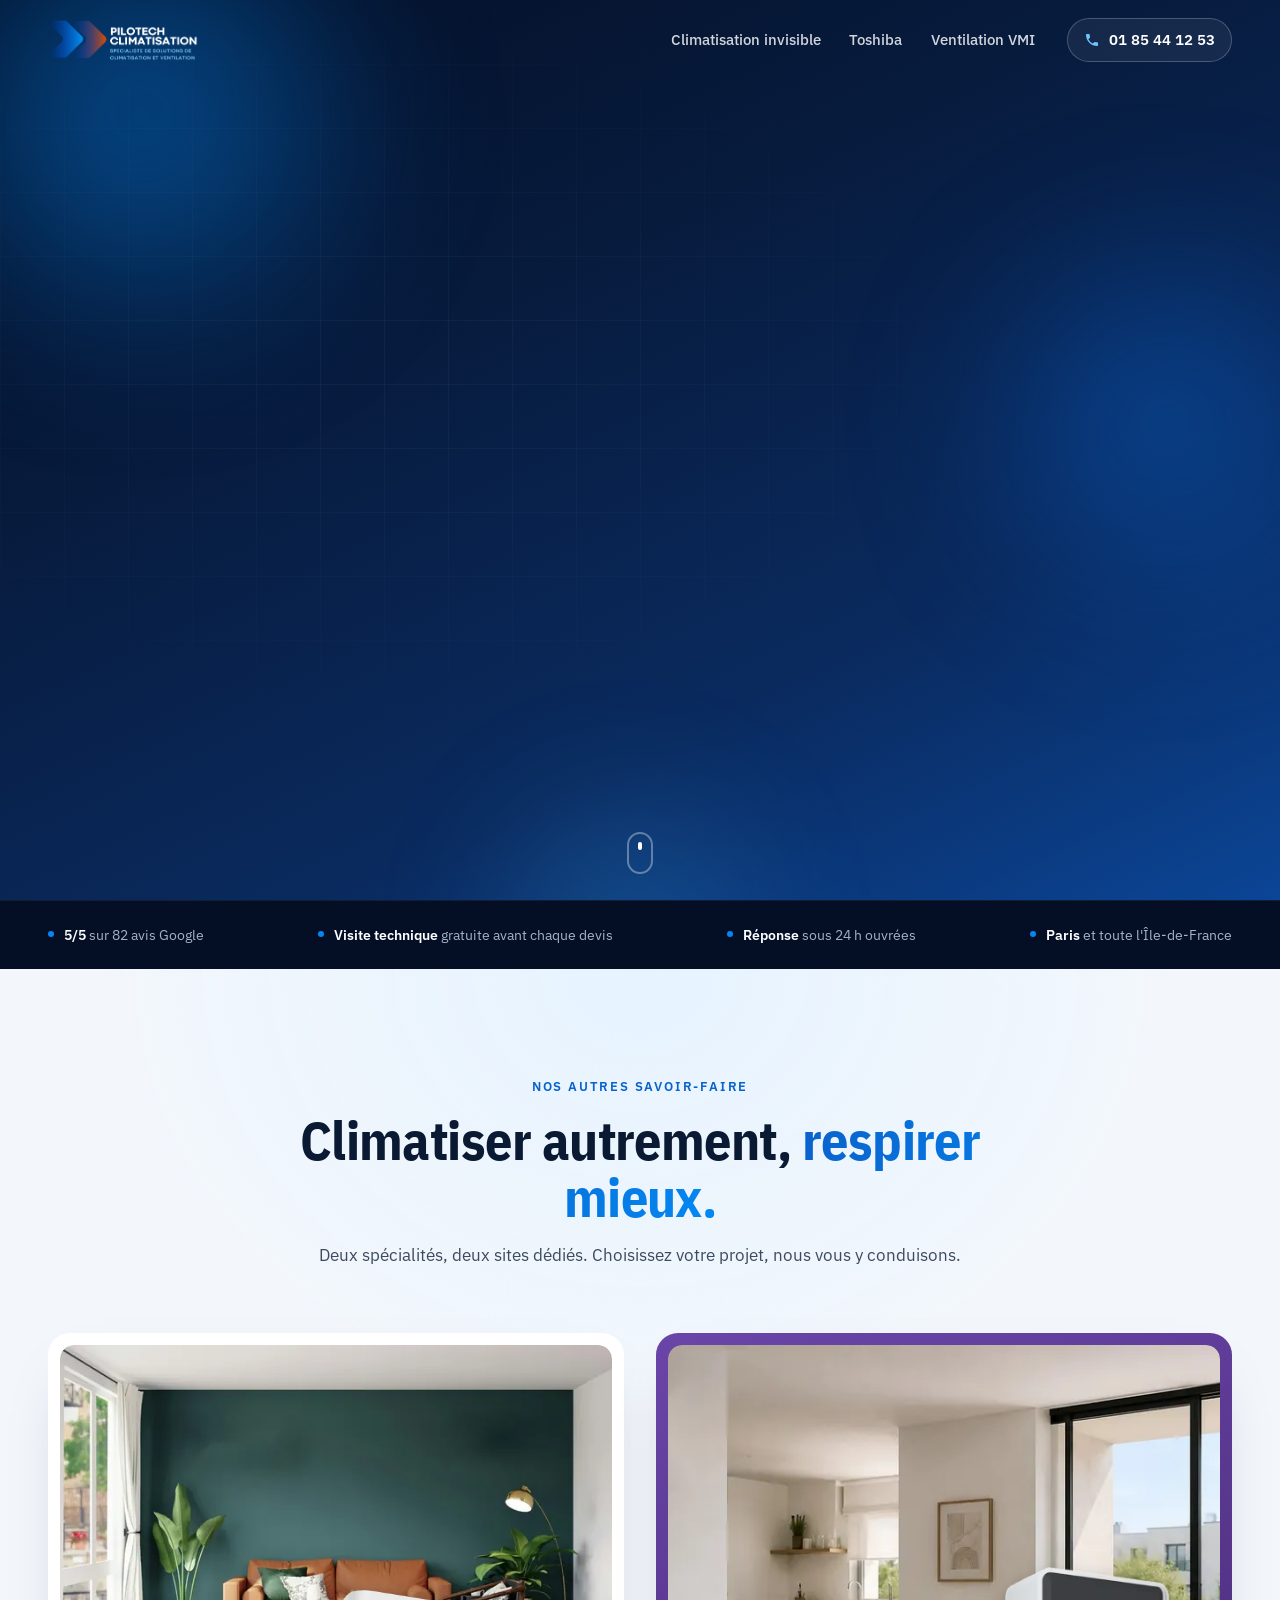
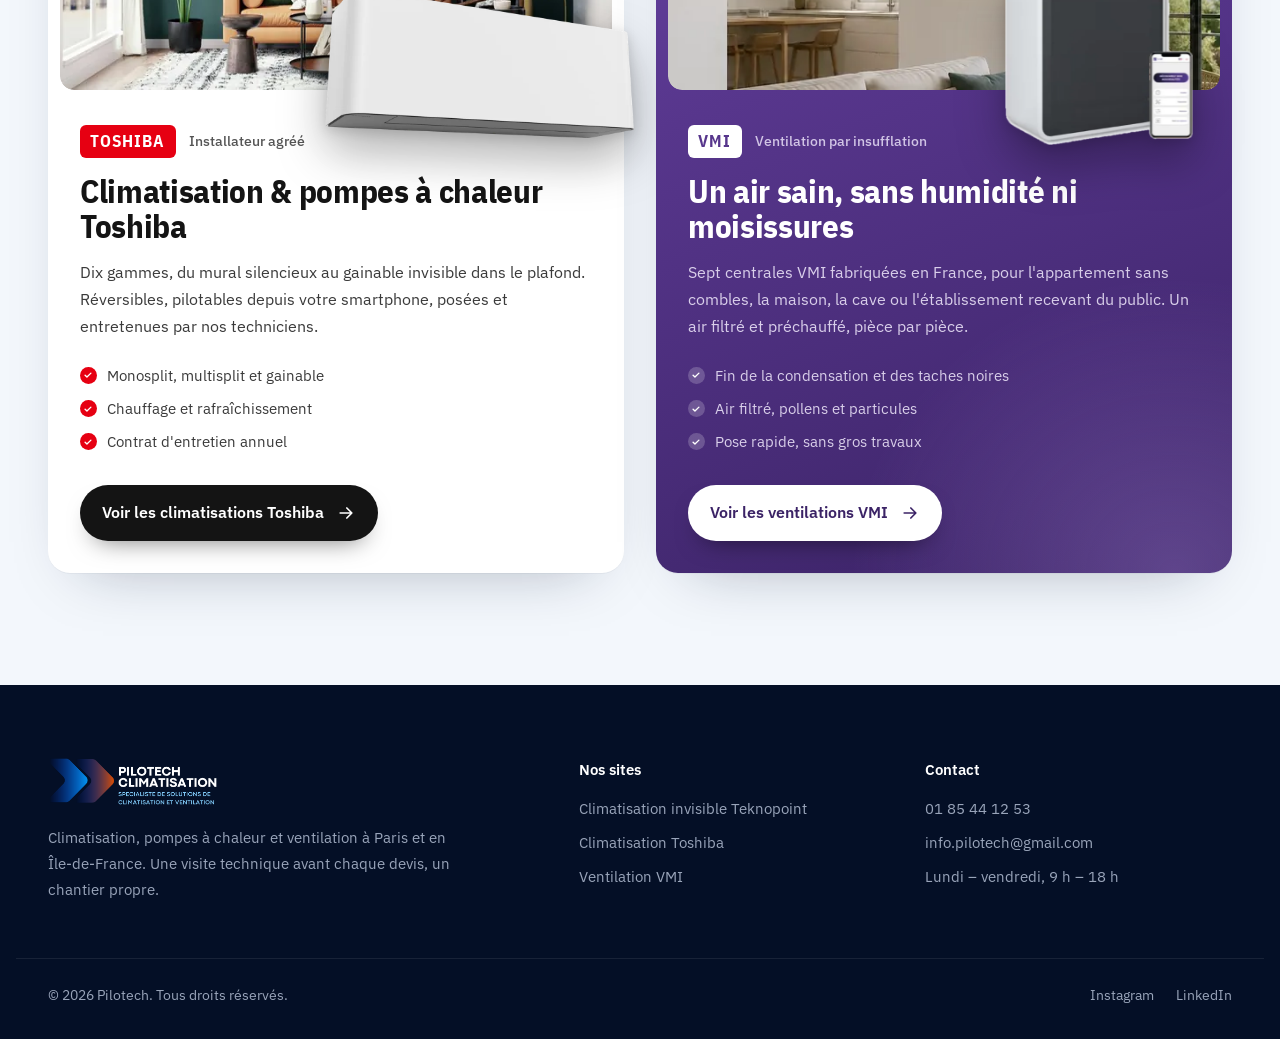
==== index.html @ 5864421b "Page d'accueil Pilotech : portail vers les trois sites Hero climatisation invisible Teknopoint, cart" ====
<!doctype html>
<html lang="fr-FR">
<head>
  <meta charset="utf-8">
  <meta name="viewport" content="width=device-width, initial-scale=1, viewport-fit=cover">

  <!-- ===== SEO de base ===== -->
  <title>Pilotech : climatisation invisible, Toshiba et VMI en IDF</title>
  <meta name="description" content="Climatisation sans unité extérieure Teknopoint, climatisation et pompes à chaleur Toshiba, ventilation VMI : Pilotech installe à Paris et en Île-de-France.">
  <meta name="robots" content="index, follow, max-image-preview:large, max-snippet:-1, max-video-preview:-1">
  <link rel="canonical" href="https://www.pilotech.eu/">
  <meta name="author" content="Pilotech">
  <meta name="geo.region" content="FR-IDF">
  <meta name="geo.placename" content="Paris, Île-de-France">
  <meta name="format-detection" content="telephone=no">

  <!-- ===== Apparence navigateur ===== -->
  <meta name="theme-color" content="#071B3D">
  <meta name="color-scheme" content="light">
  <link rel="icon" href="favicon.ico" sizes="any">
  <link rel="icon" type="image/png" sizes="32x32" href="assets/img/favicon-32.png">
  <link rel="icon" type="image/png" sizes="192x192" href="assets/img/favicon-192.png">
  <link rel="apple-touch-icon" href="apple-touch-icon.png">
  <link rel="manifest" href="site.webmanifest">

  <!-- ===== Open Graph / réseaux sociaux ===== -->
  <meta property="og:type" content="website">
  <meta property="og:locale" content="fr_FR">
  <meta property="og:site_name" content="Pilotech">
  <meta property="og:url" content="https://www.pilotech.eu/">
  <meta property="og:title" content="Pilotech : la climatisation invisible, Toshiba et VMI en Île-de-France">
  <meta property="og:description" content="Climatisation sans unité extérieure Teknopoint, climatisation Toshiba et ventilation par insufflation VMI. Visite technique et devis gratuits à Paris et en IDF.">
  <meta property="og:image" content="https://www.pilotech.eu/assets/img/og-pilotech.jpg">
  <meta property="og:image:type" content="image/jpeg">
  <meta property="og:image:width" content="1200">
  <meta property="og:image:height" content="630">
  <meta property="og:image:alt" content="Salon lumineux, texte « La climatisation invisible » et logo Pilotech">
  <meta name="twitter:card" content="summary_large_image">
  <meta name="twitter:title" content="Pilotech : la climatisation invisible, Toshiba et VMI">
  <meta name="twitter:description" content="Climatisation sans unité extérieure, climatisation Toshiba et ventilation VMI à Paris et en Île-de-France.">
  <meta name="twitter:image" content="https://www.pilotech.eu/assets/img/og-pilotech.jpg">
  <meta name="twitter:image:alt" content="Salon lumineux, texte « La climatisation invisible » et logo Pilotech">

  <!-- ===== Performances ===== -->
  <link rel="preconnect" href="https://images.squarespace-cdn.com" crossorigin>
  <link rel="preload" href="assets/fonts/ibm-plex-sans-condensed-latin-700-normal.woff2" as="font" type="font/woff2" crossorigin>
  <link rel="preload" href="assets/fonts/ibm-plex-sans-latin-400-normal.woff2" as="font" type="font/woff2" crossorigin>
  <link rel="preload" as="image" href="assets/img/salon-invisible-1600.webp" imagesrcset="assets/img/salon-invisible-900.webp 900w, assets/img/salon-invisible-1600.webp 1600w" imagesizes="(min-width: 1024px) 50vw, 100vw">
  <script>
    /* Le préchargeur ne s'affiche qu'une fois par session ; rien ne bouge si l'utilisateur le demande. */
    (function () { var d = document.documentElement; d.classList.add("js");
      try { if (sessionStorage.getItem("pilotech-portail")) d.classList.add("no-preloader"); } catch (e) {} })();
  </script>
  <link rel="stylesheet" href="assets/css/style.css">

  <!-- ===== Données structurées ===== -->
  <script type="application/ld+json">
  {
    "@context": "https://schema.org",
    "@graph": [
      {
        "@type": "HVACBusiness",
        "@id": "https://www.pilotech.eu/#entreprise",
        "name": "Pilotech",
        "alternateName": "Pilotech Climatisation",
        "description": "Installateur de climatisations sans unité extérieure Teknopoint, de climatisations et pompes à chaleur Toshiba et de ventilations par insufflation VMI à Paris et en Île-de-France.",
        "url": "https://www.pilotech.eu/",
        "logo": "https://www.pilotech.eu/assets/img/pilotech-logo.png",
        "image": "https://www.pilotech.eu/assets/img/og-pilotech.jpg",
        "telephone": "+33185441253",
        "email": "info.pilotech@gmail.com",
        "priceRange": "€€",
        "founder": { "@type": "Person", "name": "Fabrice Gibier-Zlotnitzky" },
        "address": {
          "@type": "PostalAddress",
          "addressLocality": "Sucy-en-Brie",
          "postalCode": "94370",
          "addressRegion": "Île-de-France",
          "addressCountry": "FR"
        },
        "areaServed": [
          { "@type": "City", "name": "Paris" },
          { "@type": "AdministrativeArea", "name": "Île-de-France" }
        ],
        "openingHoursSpecification": {
          "@type": "OpeningHoursSpecification",
          "dayOfWeek": ["Monday", "Tuesday", "Wednesday", "Thursday", "Friday"],
          "opens": "09:00",
          "closes": "18:00"
        },
        "knowsAbout": ["Climatisation sans unité extérieure", "Climatisation réversible", "Pompe à chaleur air-air", "Ventilation par insufflation", "VMC"],
        "brand": [
          { "@type": "Brand", "name": "Teknopoint" },
          { "@type": "Brand", "name": "Toshiba" },
          { "@type": "Brand", "name": "VMI" }
        ],
        "sameAs": [
          "https://pilotech-toshiba.com",
          "https://pilotech-vmi.fr",
          "https://instagram.com/pilotech.eu",
          "https://www.linkedin.com/in/fabrice-gibier-zlotnitzky-75b44a135/"
        ],
        "hasOfferCatalog": {
          "@type": "OfferCatalog",
          "name": "Solutions Pilotech",
          "itemListElement": [
            { "@type": "Offer", "itemOffered": { "@type": "Service", "name": "Climatisation sans unité extérieure Teknopoint", "serviceType": "Installation de climatisation", "url": "https://www.pilotech.eu/", "areaServed": "Île-de-France" } },
            { "@type": "Offer", "itemOffered": { "@type": "Service", "name": "Climatisation et pompes à chaleur Toshiba", "serviceType": "Installation de climatisation", "url": "https://pilotech-toshiba.com/", "areaServed": "Île-de-France" } },
            { "@type": "Offer", "itemOffered": { "@type": "Service", "name": "Ventilation par insufflation VMI", "serviceType": "Installation de ventilation", "url": "https://pilotech-vmi.fr/", "areaServed": "Île-de-France" } }
          ]
        }
      },
      {
        "@type": "WebSite",
        "@id": "https://www.pilotech.eu/#site",
        "url": "https://www.pilotech.eu/",
        "name": "Pilotech",
        "inLanguage": "fr-FR",
        "publisher": { "@id": "https://www.pilotech.eu/#entreprise" }
      },
      {
        "@type": "WebPage",
        "@id": "https://www.pilotech.eu/#accueil",
        "url": "https://www.pilotech.eu/",
        "name": "Pilotech : climatisation invisible, Toshiba et VMI en IDF",
        "isPartOf": { "@id": "https://www.pilotech.eu/#site" },
        "about": { "@id": "https://www.pilotech.eu/#entreprise" },
        "primaryImageOfPage": "https://www.pilotech.eu/assets/img/og-pilotech.jpg",
        "inLanguage": "fr-FR"
      },
      {
        "@type": "ItemList",
        "name": "Les trois solutions Pilotech",
        "itemListElement": [
          { "@type": "SiteNavigationElement", "position": 1, "name": "Climatisation invisible Teknopoint", "url": "https://www.pilotech.eu/" },
          { "@type": "SiteNavigationElement", "position": 2, "name": "Climatisation Toshiba", "url": "https://pilotech-toshiba.com/" },
          { "@type": "SiteNavigationElement", "position": 3, "name": "Ventilation VMI", "url": "https://pilotech-vmi.fr/" }
        ]
      }
    ]
  }
  </script>
</head>
<body>
  <!-- Préchargeur -->
  <div id="preloader" class="preloader" aria-hidden="true">
    <div class="preloader-inner">
      <img src="assets/img/pilotech-logo-light.png" alt="" width="674" height="192" class="preloader-logo">
      <div class="preloader-line"><span></span></div>
    </div>
  </div>

  <a class="skip" href="#contenu">Aller au contenu</a>

  <!-- En-tête -->
  <header class="header" id="header">
    <div class="container header-inner">
      <a href="./" class="header-logo" aria-label="Pilotech, accueil">
        <img src="assets/img/pilotech-logo-light.png" alt="Pilotech Climatisation" width="674" height="192">
      </a>
      <nav class="header-nav" aria-label="Nos trois sites">
        <a href="https://www.pilotech.eu/">Climatisation invisible</a>
        <a href="https://pilotech-toshiba.com/">Toshiba</a>
        <a href="https://pilotech-vmi.fr/">Ventilation VMI</a>
      </nav>
      <a class="header-phone" href="tel:+33185441253">
        <svg viewBox="0 0 24 24" aria-hidden="true"><path d="M6.6 10.8a15.1 15.1 0 0 0 6.6 6.6l2.2-2.2a1 1 0 0 1 1-.25 11.4 11.4 0 0 0 3.6.57 1 1 0 0 1 1 1V20a1 1 0 0 1-1 1A17 17 0 0 1 3 4a1 1 0 0 1 1-1h3.5a1 1 0 0 1 1 1c0 1.25.2 2.45.57 3.57a1 1 0 0 1-.25 1z"/></svg>
        <span>01 85 44 12 53</span>
      </a>
    </div>
  </header>

  <main id="contenu">
    <!-- ================= HERO : climatisation invisible Teknopoint ================= -->
    <section class="hero" aria-labelledby="hero-title">
      <div class="hero-bg" aria-hidden="true">
        <span class="orb orb-1"></span><span class="orb orb-2"></span><span class="orb orb-3"></span>
        <span class="hero-grid"></span>
      </div>

      <div class="container hero-inner">
        <div class="hero-copy">
          <p class="eyebrow" data-hero><span class="dot"></span>Teknopoint · Climatisation sans unité extérieure</p>
          <h1 id="hero-title" class="hero-title">
            <span class="line"><span data-hero>La climatisation</span></span>
            <span class="line"><span data-hero class="grad-text">invisible.</span></span>
          </h1>
          <p class="hero-lead" data-hero>Rien en façade, tout le confort à l'intérieur. Pilotech installe les climatiseurs réversibles Teknopoint sans groupe extérieur : la solution des immeubles haussmanniens, des copropriétés strictes et des secteurs protégés, à Paris et en Île-de-France.</p>

          <ul class="hero-facts" data-hero>
            <li><strong>0</strong><span>unité en façade</span></li>
            <li><strong>2 × 20 cm</strong><span>de grilles, ou aucune</span></li>
            <li><strong>Réversible</strong><span>froid, chaud, déshumidification</span></li>
          </ul>

          <div class="hero-cta" data-hero>
            <a class="btn btn-tekno" href="https://www.pilotech.eu/">
              <span>Découvrir la climatisation invisible</span>
              <svg viewBox="0 0 24 24" aria-hidden="true"><path d="M5 12h14M13 6l6 6-6 6"/></svg>
            </a>
            <a class="btn-ghost" href="tel:+33185441253">ou appelez le 01 85 44 12 53</a>
          </div>
        </div>

        <div class="hero-visual" data-parallax-root>
          <figure class="hero-frame" data-hero-frame>
            <img class="hero-room" src="assets/img/salon-invisible-1600.webp" srcset="assets/img/salon-invisible-900.webp 900w, assets/img/salon-invisible-1600.webp 1600w" sizes="(min-width: 1024px) 50vw, 100vw" width="1600" height="1066" alt="Salon contemporain au mur en béton ciré, canapé cognac, aucune unité de climatisation visible en façade" fetchpriority="high">
            <span class="hero-frame-shade" aria-hidden="true"></span>
          </figure>

          <div class="hero-product" data-depth="0.06">
            <div class="airflow" aria-hidden="true">
              <span></span><span></span><span></span><span></span>
            </div>
            <img class="float" src="https://images.squarespace-cdn.com/content/v1/6795159239530112bc66aee2/9537c0d6-fd87-40e5-8b54-e484b42519ae/ELFO+CLIM+BGD+TRSPRT.png?format=1000w" width="1000" height="600" alt="Climatiseur Teknopoint ELFO sans unité extérieure" loading="eager" decoding="async" onerror="this.closest('.hero-product').classList.add('is-missing')">
          </div>

          <div class="glass-chip chip-a" data-depth="0.1">
            <span class="chip-icon" aria-hidden="true">
              <svg viewBox="0 0 24 24"><path d="M3 21V8l9-5 9 5v13"/><path d="M9 21v-6h6v6"/></svg>
            </span>
            <span><strong>Façade intacte</strong><small>Immeubles classés &amp; copropriétés</small></span>
          </div>
          <div class="glass-chip chip-b" data-depth="0.14">
            <span class="chip-icon" aria-hidden="true">
              <svg viewBox="0 0 24 24"><path d="M12 2v20M4.9 4.9l14.2 14.2M2 12h20M4.9 19.1 19.1 4.9"/></svg>
            </span>
            <span><strong>Partenaire Teknopoint</strong><small>Île-de-France</small></span>
          </div>
        </div>
      </div>

      <a href="#solutions" class="scroll-cue" aria-label="Voir nos autres solutions"><span></span></a>
    </section>

    <!-- ================= Bandeau confiance ================= -->
    <section class="trust" aria-label="Nos engagements">
      <div class="container trust-inner">
        <p data-reveal><strong>5/5</strong> sur 82 avis Google</p>
        <p data-reveal><strong>Visite technique</strong> gratuite avant chaque devis</p>
        <p data-reveal><strong>Réponse</strong> sous 24 h ouvrées</p>
        <p data-reveal><strong>Paris</strong> et toute l'Île-de-France</p>
      </div>
    </section>

    <!-- ================= Deux autres solutions ================= -->
    <section class="solutions" id="solutions" aria-labelledby="solutions-title">
      <div class="container">
        <header class="section-head" data-reveal>
          <p class="kicker">Nos autres savoir-faire</p>
          <h2 id="solutions-title">Climatiser autrement, <span class="grad-text">respirer mieux.</span></h2>
          <p>Deux spécialités, deux sites dédiés. Choisissez votre projet, nous vous y conduisons.</p>
        </header>

        <div class="cards">
          <!-- Toshiba -->
          <article class="card card-toshiba" data-reveal data-tilt>
            <div class="card-media">
              <img class="card-room" src="assets/img/salon-toshiba-1200.webp" srcset="assets/img/salon-toshiba-700.webp 700w, assets/img/salon-toshiba-1200.webp 1200w" sizes="(min-width: 900px) 45vw, 100vw" width="1200" height="670" alt="Salon au mur vert sapin avec canapé en cuir et grandes fenêtres" loading="lazy" decoding="async">
              <img class="card-product" src="assets/img/toshiba-shorai-curve.webp" width="900" height="432" alt="Unité murale Toshiba Shorai Curve blanche" loading="lazy" decoding="async">
            </div>
            <div class="card-body">
              <p class="brand-tag"><span class="brand-mark">TOSHIBA</span><span>Installateur agréé</span></p>
              <h3>Climatisation &amp; pompes à chaleur Toshiba</h3>
              <p>Dix gammes, du mural silencieux au gainable invisible dans le plafond. Réversibles, pilotables depuis votre smartphone, posées et entretenues par nos techniciens.</p>
              <ul class="card-points">
                <li>Monosplit, multisplit et gainable</li>
                <li>Chauffage et rafraîchissement</li>
                <li>Contrat d'entretien annuel</li>
              </ul>
              <a class="card-link" href="https://pilotech-toshiba.com/">
                <span>Voir les climatisations Toshiba</span>
                <svg viewBox="0 0 24 24" aria-hidden="true"><path d="M5 12h14M13 6l6 6-6 6"/></svg>
              </a>
            </div>
          </article>

          <!-- VMI -->
          <article class="card card-vmi" data-reveal data-tilt>
            <div class="card-media">
              <img class="card-room" src="assets/img/sejour-vmi-1200.webp" srcset="assets/img/sejour-vmi-700.webp 700w, assets/img/sejour-vmi-1200.webp 1200w" sizes="(min-width: 900px) 45vw, 100vw" width="1200" height="615" alt="Séjour lumineux ouvert sur une cuisine et une terrasse" loading="lazy" decoding="async">
              <img class="card-product" src="assets/img/vmi-urban-2.webp" width="430" height="408" alt="Centrale de ventilation par insufflation VMI Urban 2" loading="lazy" decoding="async">
            </div>
            <div class="card-body">
              <p class="brand-tag"><span class="brand-mark">VMI</span><span>Ventilation par insufflation</span></p>
              <h3>Un air sain, sans humidité ni moisissures</h3>
              <p>Sept centrales VMI fabriquées en France, pour l'appartement sans combles, la maison, la cave ou l'établissement recevant du public. Un air filtré et préchauffé, pièce par pièce.</p>
              <ul class="card-points">
                <li>Fin de la condensation et des taches noires</li>
                <li>Air filtré, pollens et particules</li>
                <li>Pose rapide, sans gros travaux</li>
              </ul>
              <a class="card-link" href="https://pilotech-vmi.fr/">
                <span>Voir les ventilations VMI</span>
                <svg viewBox="0 0 24 24" aria-hidden="true"><path d="M5 12h14M13 6l6 6-6 6"/></svg>
              </a>
            </div>
          </article>
        </div>
      </div>
    </section>
  </main>

  <!-- Pied de page -->
  <footer class="footer">
    <div class="container footer-inner">
      <div class="footer-brand">
        <img src="assets/img/pilotech-logo-light.png" alt="Pilotech Climatisation" width="674" height="192" loading="lazy">
        <p>Climatisation, pompes à chaleur et ventilation à Paris et en Île-de-France. Une visite technique avant chaque devis, un chantier propre.</p>
      </div>
      <nav class="footer-col" aria-label="Nos sites">
        <p class="footer-title">Nos sites</p>
        <a href="https://www.pilotech.eu/">Climatisation invisible Teknopoint</a>
        <a href="https://pilotech-toshiba.com/">Climatisation Toshiba</a>
        <a href="https://pilotech-vmi.fr/">Ventilation VMI</a>
      </nav>
      <div class="footer-col">
        <p class="footer-title">Contact</p>
        <a href="tel:+33185441253">01 85 44 12 53</a>
        <a href="mailto:info.pilotech@gmail.com">info.pilotech@gmail.com</a>
        <span>Lundi – vendredi, 9 h – 18 h</span>
      </div>
    </div>
    <div class="container footer-bottom">
      <p>© <span data-year>2026</span> Pilotech. Tous droits réservés.</p>
      <p class="footer-social">
        <a href="https://instagram.com/pilotech.eu" rel="noopener">Instagram</a>
        <a href="https://www.linkedin.com/in/fabrice-gibier-zlotnitzky-75b44a135/" rel="noopener">LinkedIn</a>
      </p>
    </div>
  </footer>

  <script src="assets/js/main.js" defer></script>
</body>
</html>
---- assets/css/style.css ----
/* ==========================================================================
   Pilotech — page d'accueil (portail vers les trois sites)
   Couleur principale : le bleu de la climatisation invisible (Teknopoint).
   Les cartes Toshiba et VMI reprennent les couleurs de leur marque.
   ========================================================================== */

/* ---------- Polices (auto-hébergées) ---------- */
@font-face { font-family: "IBM Plex Sans"; font-style: normal; font-weight: 400; font-display: swap; src: url("../fonts/ibm-plex-sans-latin-400-normal.woff2") format("woff2"); unicode-range: U+0000-00FF, U+0131, U+0152-0153, U+02BB-02BC, U+02C6, U+02DA, U+02DC, U+0304, U+0308, U+0329, U+2000-206F, U+20AC, U+2122, U+2191, U+2193, U+2212, U+2215, U+FEFF, U+FFFD; }
@font-face { font-family: "IBM Plex Sans"; font-style: normal; font-weight: 400; font-display: swap; src: url("../fonts/ibm-plex-sans-latin-ext-400-normal.woff2") format("woff2"); unicode-range: U+0100-02BA, U+02BD-02C5, U+02C7-02CC, U+02CE-02D7, U+02DD-02FF, U+0304, U+0308, U+0329, U+1D00-1DBF, U+1E00-1E9F, U+1EF2-1EFF, U+2020, U+20A0-20AB, U+20AD-20C0, U+2113, U+2C60-2C7F, U+A720-A7FF; }
@font-face { font-family: "IBM Plex Sans"; font-style: normal; font-weight: 500; font-display: swap; src: url("../fonts/ibm-plex-sans-latin-500-normal.woff2") format("woff2"); unicode-range: U+0000-00FF, U+0131, U+0152-0153, U+02BB-02BC, U+02C6, U+02DA, U+02DC, U+0304, U+0308, U+0329, U+2000-206F, U+20AC, U+2122, U+2191, U+2193, U+2212, U+2215, U+FEFF, U+FFFD; }
@font-face { font-family: "IBM Plex Sans"; font-style: normal; font-weight: 500; font-display: swap; src: url("../fonts/ibm-plex-sans-latin-ext-500-normal.woff2") format("woff2"); unicode-range: U+0100-02BA, U+02BD-02C5, U+02C7-02CC, U+02CE-02D7, U+02DD-02FF, U+0304, U+0308, U+0329, U+1D00-1DBF, U+1E00-1E9F, U+1EF2-1EFF, U+2020, U+20A0-20AB, U+20AD-20C0, U+2113, U+2C60-2C7F, U+A720-A7FF; }
@font-face { font-family: "IBM Plex Sans"; font-style: normal; font-weight: 600; font-display: swap; src: url("../fonts/ibm-plex-sans-latin-600-normal.woff2") format("woff2"); unicode-range: U+0000-00FF, U+0131, U+0152-0153, U+02BB-02BC, U+02C6, U+02DA, U+02DC, U+0304, U+0308, U+0329, U+2000-206F, U+20AC, U+2122, U+2191, U+2193, U+2212, U+2215, U+FEFF, U+FFFD; }
@font-face { font-family: "IBM Plex Sans"; font-style: normal; font-weight: 600; font-display: swap; src: url("../fonts/ibm-plex-sans-latin-ext-600-normal.woff2") format("woff2"); unicode-range: U+0100-02BA, U+02BD-02C5, U+02C7-02CC, U+02CE-02D7, U+02DD-02FF, U+0304, U+0308, U+0329, U+1D00-1DBF, U+1E00-1E9F, U+1EF2-1EFF, U+2020, U+20A0-20AB, U+20AD-20C0, U+2113, U+2C60-2C7F, U+A720-A7FF; }
@font-face { font-family: "IBM Plex Sans Condensed"; font-style: normal; font-weight: 600; font-display: swap; src: url("../fonts/ibm-plex-sans-condensed-latin-600-normal.woff2") format("woff2"); unicode-range: U+0000-00FF, U+0131, U+0152-0153, U+02BB-02BC, U+02C6, U+02DA, U+02DC, U+0304, U+0308, U+0329, U+2000-206F, U+20AC, U+2122, U+2191, U+2193, U+2212, U+2215, U+FEFF, U+FFFD; }
@font-face { font-family: "IBM Plex Sans Condensed"; font-style: normal; font-weight: 600; font-display: swap; src: url("../fonts/ibm-plex-sans-condensed-latin-ext-600-normal.woff2") format("woff2"); unicode-range: U+0100-02BA, U+02BD-02C5, U+02C7-02CC, U+02CE-02D7, U+02DD-02FF, U+0304, U+0308, U+0329, U+1D00-1DBF, U+1E00-1E9F, U+1EF2-1EFF, U+2020, U+20A0-20AB, U+20AD-20C0, U+2113, U+2C60-2C7F, U+A720-A7FF; }
@font-face { font-family: "IBM Plex Sans Condensed"; font-style: normal; font-weight: 700; font-display: swap; src: url("../fonts/ibm-plex-sans-condensed-latin-700-normal.woff2") format("woff2"); unicode-range: U+0000-00FF, U+0131, U+0152-0153, U+02BB-02BC, U+02C6, U+02DA, U+02DC, U+0304, U+0308, U+0329, U+2000-206F, U+20AC, U+2122, U+2191, U+2193, U+2212, U+2215, U+FEFF, U+FFFD; }
@font-face { font-family: "IBM Plex Sans Condensed"; font-style: normal; font-weight: 700; font-display: swap; src: url("../fonts/ibm-plex-sans-condensed-latin-ext-700-normal.woff2") format("woff2"); unicode-range: U+0100-02BA, U+02BD-02C5, U+02C7-02CC, U+02CE-02D7, U+02DD-02FF, U+0304, U+0308, U+0329, U+1D00-1DBF, U+1E00-1E9F, U+1EF2-1EFF, U+2020, U+20A0-20AB, U+20AD-20C0, U+2113, U+2C60-2C7F, U+A720-A7FF; }

/* ---------- Jetons de couleur ---------- */
:root {
  /* Bleu « climatisation invisible » : couleur principale du site */
  --tekno-950: #040F26;
  --tekno-900: #071B3D;
  --tekno-800: #0A2A5E;
  --tekno-700: #0B4596;
  --tekno-600: #0A62CC;
  --tekno-500: #0487F1;
  --tekno-300: #6FC3FF;
  --tekno-100: #E6F3FF;
  --tekno-gradient: linear-gradient(120deg, #0A62CC 0%, #0487F1 55%, #3FB6FF 100%);

  /* Toshiba : rouge, noir, blanc */
  --toshiba-red: #E60012;
  --toshiba-red-dark: #B8000E;
  --toshiba-ink: #141414;

  /* VMI : violet */
  --vmi: #57368C;
  --vmi-dark: #3B2366;
  --vmi-light: #F5F3F9;

  --ink: #0B1A33;
  --body: #3D4A5F;
  --muted: #6B7889;
  --paper: #FFFFFF;
  --mist: #F3F7FC;
  --line: #DCE4EE;

  --ease-out: cubic-bezier(.16, 1, .3, 1);
  --ease-in-out: cubic-bezier(.65, 0, .35, 1);
  --radius: 22px;
  --shadow-lg: 0 30px 80px -30px rgba(7, 27, 61, .45);
  --font: "IBM Plex Sans", system-ui, -apple-system, "Segoe UI", sans-serif;
  --font-display: "IBM Plex Sans Condensed", "IBM Plex Sans", system-ui, sans-serif;
}

/* ---------- Base ---------- */
*, *::before, *::after { box-sizing: border-box; }
html { -webkit-text-size-adjust: 100%; scroll-behavior: smooth; }
body { margin: 0; font-family: var(--font); font-size: 1rem; line-height: 1.6; color: var(--body); background: var(--paper); -webkit-font-smoothing: antialiased; overflow-x: hidden; }
img, svg { display: block; max-width: 100%; }
a { color: inherit; }
h1, h2, h3 { font-family: var(--font-display); color: var(--ink); margin: 0; line-height: 1.05; letter-spacing: -0.01em; }
p { margin: 0; }
::selection { background: var(--tekno-500); color: #fff; }
:focus-visible { outline: 3px solid var(--tekno-300); outline-offset: 3px; border-radius: 6px; }

.container { width: 100%; max-width: 78rem; margin: 0 auto; padding: 0 1.25rem; }
@media (min-width: 1024px) { .container { padding: 0 2rem; } }

.skip { position: absolute; left: -9999px; top: 1rem; z-index: 200; background: #fff; color: var(--ink); padding: .6rem 1rem; border-radius: 8px; }
.skip:focus { left: 1rem; }

.grad-text { background: linear-gradient(100deg, #6FC3FF 0%, #0487F1 45%, #9BD9FF 100%); background-size: 200% 100%; -webkit-background-clip: text; background-clip: text; color: transparent; animation: shimmer 8s ease-in-out infinite; }
@keyframes shimmer { 0%, 100% { background-position: 0% 50%; } 50% { background-position: 100% 50%; } }

/* ==========================================================================
   Préchargeur
   ========================================================================== */
.preloader { position: fixed; inset: 0; z-index: 150; display: grid; place-items: center;
  background: radial-gradient(120% 90% at 20% 10%, rgba(4, 135, 241, .35), transparent 60%),
              linear-gradient(160deg, rgba(7, 27, 61, .92), rgba(4, 15, 38, .97)),
              url("../img/preloader.webp") center / cover no-repeat, var(--tekno-900);
  clip-path: inset(0 0 0 0); transition: clip-path 1s var(--ease-in-out), visibility 0s linear 1s; }
.preloader-inner { display: flex; flex-direction: column; align-items: center; gap: 1.75rem; }
.preloader-logo { width: min(300px, 68vw); height: auto; opacity: 0; transform: translateY(14px); animation: pre-logo 1s var(--ease-out) .1s forwards; }
.preloader-line { width: min(220px, 50vw); height: 3px; border-radius: 3px; background: rgba(255, 255, 255, .12); overflow: hidden; }
.preloader-line span { display: block; height: 100%; width: 100%; background: linear-gradient(90deg, #0487F1, #6E6AB5 55%, #E2622B); transform-origin: left; transform: scaleX(0); animation: pre-line 1.3s var(--ease-out) .25s forwards; }
.preloader.is-done { clip-path: inset(0 0 100% 0); visibility: hidden; }
.preloader.is-done .preloader-inner { opacity: 0; transform: translateY(-30px); transition: opacity .5s ease, transform .8s var(--ease-in-out); }
html.no-preloader .preloader, html:not(.js) .preloader { display: none; }
@keyframes pre-logo { to { opacity: 1; transform: none; } }
@keyframes pre-line { to { transform: scaleX(1); } }

/* ==========================================================================
   En-tête
   ========================================================================== */
.header { position: fixed; inset: 0 0 auto; z-index: 60; padding: 1.1rem 0; transition: background-color .4s ease, padding .4s var(--ease-out), box-shadow .4s ease, backdrop-filter .4s ease; }
.header.is-scrolled { padding: .6rem 0; background: rgba(7, 27, 61, .78); -webkit-backdrop-filter: blur(14px) saturate(140%); backdrop-filter: blur(14px) saturate(140%); box-shadow: 0 10px 30px -18px rgba(0, 0, 0, .6); }
.header-inner { display: flex; align-items: center; gap: 2rem; }
.header-logo img { width: 150px; height: auto; transition: width .4s var(--ease-out); }
.header.is-scrolled .header-logo img { width: 128px; }
.header-nav { display: none; gap: 1.8rem; margin-left: auto; }
.header-nav a { position: relative; color: rgba(255, 255, 255, .82); text-decoration: none; font-size: .92rem; font-weight: 500; padding: .3rem 0; transition: color .25s ease; }
.header-nav a::after { content: ""; position: absolute; left: 0; right: 0; bottom: -2px; height: 2px; border-radius: 2px; background: var(--tekno-gradient); transform: scaleX(0); transform-origin: right; transition: transform .45s var(--ease-out); }
.header-nav a:hover { color: #fff; }
.header-nav a:hover::after { transform: scaleX(1); transform-origin: left; }
.header-phone { margin-left: auto; display: inline-flex; align-items: center; gap: .55rem; color: #fff; text-decoration: none; font-weight: 600; font-size: .92rem; padding: .6rem 1rem; border-radius: 999px; border: 1px solid rgba(255, 255, 255, .22); background: rgba(255, 255, 255, .06); transition: background .3s ease, border-color .3s ease; }
.header-phone svg { width: 16px; height: 16px; fill: var(--tekno-300); }
.header-phone:hover { background: rgba(255, 255, 255, .14); border-color: rgba(255, 255, 255, .4); }
@media (min-width: 960px) { .header-nav { display: flex; } .header-phone { margin-left: 0; } }
@media (max-width: 480px) { .header-phone span { display: none; } .header-phone { padding: .7rem; } .header-logo img { width: 128px; } }

/* ==========================================================================
   Hero — climatisation invisible
   ========================================================================== */
.hero { position: relative; isolation: isolate; overflow: hidden; color: #fff; min-height: 100vh; min-height: 100svh; display: flex; align-items: center; padding: 7rem 0 4.5rem;
  background: linear-gradient(155deg, var(--tekno-950) 0%, var(--tekno-900) 35%, var(--tekno-800) 70%, var(--tekno-700) 100%); }
.hero-bg { position: absolute; inset: 0; z-index: -1; pointer-events: none; }
.orb { position: absolute; border-radius: 50%; filter: blur(70px); opacity: .55; will-change: transform; }
.orb-1 { width: 46vw; height: 46vw; left: -12vw; top: -14vw; background: radial-gradient(circle, #0487F1, transparent 65%); animation: drift 18s ease-in-out infinite; }
.orb-2 { width: 38vw; height: 38vw; right: -10vw; top: 20%; background: radial-gradient(circle, #0A62CC, transparent 65%); animation: drift 22s ease-in-out -6s infinite reverse; }
.orb-3 { width: 28vw; height: 28vw; left: 35%; bottom: -16vw; background: radial-gradient(circle, #3FB6FF, transparent 65%); opacity: .3; animation: drift 26s ease-in-out -12s infinite; }
@keyframes drift { 0%, 100% { transform: translate3d(0, 0, 0) scale(1); } 33% { transform: translate3d(4vw, 3vw, 0) scale(1.08); } 66% { transform: translate3d(-3vw, 2vw, 0) scale(.95); } }
.hero-grid { position: absolute; inset: 0; background-image: linear-gradient(rgba(255, 255, 255, .045) 1px, transparent 1px), linear-gradient(90deg, rgba(255, 255, 255, .045) 1px, transparent 1px); background-size: 64px 64px; -webkit-mask-image: radial-gradient(70% 60% at 30% 40%, #000, transparent 75%); mask-image: radial-gradient(70% 60% at 30% 40%, #000, transparent 75%); }

.hero-inner { display: grid; gap: 3.5rem; align-items: center; }
@media (min-width: 1024px) { .hero-inner { grid-template-columns: minmax(0, 1.12fr) minmax(0, 1fr); gap: 3.5rem; } }

.eyebrow { display: inline-flex; align-items: center; gap: .6rem; font-size: .8rem; font-weight: 600; letter-spacing: .12em; text-transform: uppercase; color: var(--tekno-300); padding: .45rem .9rem .45rem .75rem; border: 1px solid rgba(111, 195, 255, .28); border-radius: 999px; background: rgba(4, 135, 241, .1); }
.eyebrow .dot { width: 8px; height: 8px; border-radius: 50%; background: var(--tekno-500); box-shadow: 0 0 0 0 rgba(4, 135, 241, .7); animation: pulse 2.4s ease-out infinite; }
@keyframes pulse { 0% { box-shadow: 0 0 0 0 rgba(4, 135, 241, .7); } 70%, 100% { box-shadow: 0 0 0 12px rgba(4, 135, 241, 0); } }

.hero-title { margin-top: 1.4rem; color: #fff; font-weight: 700; font-size: clamp(2.9rem, 5.6vw, 5.4rem); line-height: .95; letter-spacing: -0.02em; }
.hero-title .line { display: block; overflow: hidden; padding-bottom: .08em; }
.hero-title .line > span { display: inline-block; }
.hero-lead { margin-top: 1.4rem; max-width: 36rem; font-size: 1.1rem; line-height: 1.7; color: rgba(230, 240, 255, .82); }

.hero-facts { list-style: none; margin: 1.8rem 0 0; padding: 1.3rem 0 0; display: grid; grid-template-columns: repeat(3, minmax(0, 1fr)); gap: 1.25rem; border-top: 1px solid rgba(255, 255, 255, .12); max-width: 34rem; }
.hero-facts strong { display: block; font-family: var(--font-display); font-size: clamp(1.2rem, 2vw, 1.55rem); font-weight: 700; color: #fff; line-height: 1.1; }
.hero-facts span { display: block; margin-top: .25rem; font-size: .8rem; line-height: 1.35; color: rgba(210, 225, 245, .7); }

.hero-cta { margin-top: 2rem; display: flex; flex-wrap: wrap; align-items: center; gap: 1rem 1.5rem; }
.btn { position: relative; display: inline-flex; align-items: center; gap: .75rem; padding: 1rem 1.5rem; border-radius: 999px; font-weight: 600; font-size: 1rem; text-decoration: none; overflow: hidden; isolation: isolate; transition: transform .4s var(--ease-out), box-shadow .4s ease; }
.btn svg, .card-link svg { width: 20px; height: 20px; fill: none; stroke: currentColor; stroke-width: 2; stroke-linecap: round; stroke-linejoin: round; transition: transform .45s var(--ease-out); }
.btn:hover svg, .card-link:hover svg, .card:hover .card-link svg { transform: translateX(5px); }
.btn::before { content: ""; position: absolute; inset: 0; z-index: -1; background: linear-gradient(120deg, transparent 30%, rgba(255, 255, 255, .35) 50%, transparent 70%); transform: translateX(-120%); transition: transform .9s var(--ease-out); }
.btn:hover::before { transform: translateX(120%); }
.btn-tekno { color: #fff; background: var(--tekno-gradient); box-shadow: 0 14px 34px -12px rgba(4, 135, 241, .75); }
.btn-tekno:hover { transform: translateY(-2px); box-shadow: 0 20px 44px -12px rgba(4, 135, 241, .9); }
.btn-ghost { color: rgba(230, 240, 255, .85); text-decoration: none; font-size: .95rem; border-bottom: 1px solid rgba(230, 240, 255, .3); padding-bottom: 2px; transition: color .25s ease, border-color .25s ease; }
.btn-ghost:hover { color: #fff; border-color: #fff; }

/* Visuel : photo de salon + produit qui déborde du cadre */
.hero-visual { position: relative; padding: 9% 0 6% 6%; }
.hero-frame { position: relative; margin: 0; border-radius: 28px; overflow: hidden; aspect-ratio: 4 / 3.5; box-shadow: var(--shadow-lg), 0 0 0 1px rgba(255, 255, 255, .08); }
.hero-room { width: 100%; height: 100%; object-fit: cover; object-position: 38% 50%; transform: scale(1.08); animation: kenburns 24s ease-in-out infinite alternate; }
@keyframes kenburns { from { transform: scale(1.08) translate3d(0, 0, 0); } to { transform: scale(1.16) translate3d(-1.5%, -1%, 0); } }
.hero-frame-shade { position: absolute; inset: 0; background: linear-gradient(200deg, rgba(4, 135, 241, .12) 0%, transparent 40%, rgba(4, 15, 38, .45) 100%); }

.hero-product { position: absolute; z-index: 2; left: 0; top: 0; width: 62%; will-change: transform; }
.hero-product img { width: 100%; height: auto; filter: drop-shadow(0 26px 30px rgba(0, 10, 30, .45)) drop-shadow(0 6px 8px rgba(0, 10, 30, .25)); }
.hero-product.is-missing { display: none; }
.float { animation: float 7s ease-in-out infinite; }
@keyframes float { 0%, 100% { transform: translate3d(0, 0, 0); } 50% { transform: translate3d(0, -12px, 0); } }

/* Flux d'air frais sous l'appareil */
.airflow { position: absolute; left: 12%; right: 12%; top: 78%; height: 120%; pointer-events: none; }
.airflow span { position: absolute; left: 0; right: 0; height: 2px; border-radius: 2px; background: linear-gradient(90deg, transparent, rgba(159, 217, 255, .85), transparent); opacity: 0; animation: breeze 4.2s ease-out infinite; }
.airflow span:nth-child(1) { top: 8%; }
.airflow span:nth-child(2) { top: 22%; animation-delay: 1s; left: 6%; right: 6%; }
.airflow span:nth-child(3) { top: 36%; animation-delay: 2s; left: 12%; right: 0; }
.airflow span:nth-child(4) { top: 50%; animation-delay: 3s; left: 0; right: 14%; }
@keyframes breeze { 0% { opacity: 0; transform: translateY(-10px) scaleX(.4); } 25% { opacity: .9; } 100% { opacity: 0; transform: translateY(60px) scaleX(1.15); } }

.glass-chip { position: absolute; z-index: 3; display: flex; align-items: center; gap: .75rem; padding: .8rem 1.1rem .8rem .8rem; border-radius: 16px; color: #fff; background: rgba(255, 255, 255, .12); border: 1px solid rgba(255, 255, 255, .22); -webkit-backdrop-filter: blur(16px) saturate(160%); backdrop-filter: blur(16px) saturate(160%); box-shadow: 0 18px 40px -18px rgba(0, 0, 0, .55); will-change: transform; }
.glass-chip strong { display: block; font-size: .92rem; line-height: 1.2; }
.glass-chip small { display: block; font-size: .75rem; color: rgba(225, 238, 255, .75); }
.chip-icon { display: grid; place-items: center; width: 38px; height: 38px; border-radius: 11px; background: var(--tekno-gradient); flex: none; }
.chip-icon svg { width: 20px; height: 20px; fill: none; stroke: #fff; stroke-width: 1.8; stroke-linecap: round; stroke-linejoin: round; }
.chip-a { right: -2%; bottom: 14%; }
.chip-b { left: 2%; bottom: -1%; }
@media (max-width: 640px) { .glass-chip { padding: .6rem .8rem .6rem .6rem; } .chip-icon { width: 32px; height: 32px; } .chip-a { right: 0; bottom: 18%; } .chip-b { display: none; } }

.scroll-cue { position: absolute; left: 50%; bottom: 1.6rem; width: 26px; height: 42px; margin-left: -13px; border: 2px solid rgba(255, 255, 255, .35); border-radius: 14px; }
.scroll-cue span { position: absolute; left: 50%; top: 8px; width: 4px; height: 8px; margin-left: -2px; border-radius: 2px; background: #fff; animation: cue 2s ease-in-out infinite; }
@keyframes cue { 0% { opacity: 0; transform: translateY(0); } 30% { opacity: 1; } 100% { opacity: 0; transform: translateY(14px); } }
@media (max-height: 760px), (max-width: 1023px) { .scroll-cue { display: none; } }

/* ==========================================================================
   Bandeau confiance
   ========================================================================== */
.trust { background: var(--tekno-950); color: rgba(220, 232, 250, .75); border-top: 1px solid rgba(255, 255, 255, .06); }
.trust-inner { display: grid; grid-template-columns: repeat(2, minmax(0, 1fr)); gap: 1rem 2rem; padding-top: 1.4rem; padding-bottom: 1.4rem; font-size: .9rem; }
.trust strong { color: #fff; font-weight: 600; }
.trust p { position: relative; padding-left: 1rem; }
.trust p::before { content: ""; position: absolute; left: 0; top: .55em; width: 6px; height: 6px; border-radius: 50%; background: var(--tekno-500); }
@media (min-width: 900px) { .trust-inner { grid-template-columns: repeat(4, auto); justify-content: space-between; } }

/* ==========================================================================
   Deux autres solutions
   ========================================================================== */
.solutions { position: relative; padding: 6.5rem 0 7rem; background: radial-gradient(60% 50% at 50% 0%, var(--tekno-100), transparent 70%), var(--mist); }
.section-head { max-width: 52rem; margin: 0 auto 4rem; text-align: center; }
.kicker { display: inline-block; font-size: .8rem; font-weight: 600; letter-spacing: .14em; text-transform: uppercase; color: var(--tekno-600); }
.section-head h2 { margin-top: .8rem; font-size: clamp(2.2rem, 4.4vw, 3.4rem); font-weight: 700; }
.section-head h2 .grad-text { background-image: linear-gradient(100deg, #0A62CC 0%, #0487F1 50%, #0A62CC 100%); }
.section-head p:last-child { margin-top: 1rem; font-size: 1.08rem; color: var(--body); }

.cards { display: grid; gap: 2.5rem; }
@media (min-width: 900px) { .cards { grid-template-columns: repeat(2, minmax(0, 1fr)); gap: 2rem; } }

.card { --accent: var(--tekno-500); position: relative; display: flex; flex-direction: column; border-radius: var(--radius); background: var(--paper); box-shadow: 0 1px 0 rgba(11, 26, 51, .04), 0 24px 60px -34px rgba(11, 26, 51, .35); transform-style: preserve-3d; transition: transform .6s var(--ease-out), box-shadow .6s ease; will-change: transform; }
.card:hover { box-shadow: 0 1px 0 rgba(11, 26, 51, .04), 0 40px 80px -36px rgba(11, 26, 51, .45); }
.card-media { position: relative; margin: .75rem .75rem 0; border-radius: calc(var(--radius) - 8px); aspect-ratio: 16 / 10; }
.card-room { width: 100%; height: 100%; object-fit: cover; border-radius: inherit; transition: transform 1.2s var(--ease-out), filter .6s ease; }
.card-media > .card-room { clip-path: inset(0 round calc(var(--radius) - 8px)); }
.card:hover .card-room { transform: scale(1.04); }
.card-product { position: absolute; z-index: 2; height: auto; filter: drop-shadow(0 22px 24px rgba(0, 0, 0, .28)) drop-shadow(0 4px 6px rgba(0, 0, 0, .15)); transition: transform .9s var(--ease-out); will-change: transform; }
.card-body { display: flex; flex-direction: column; flex: 1; padding: 2.2rem 2rem 2rem; }
.card-body h3 { font-size: clamp(1.6rem, 2.6vw, 2.1rem); font-weight: 700; margin-top: 1rem; }
.card-body > p:not(.brand-tag) { margin-top: .9rem; line-height: 1.7; }
.brand-tag { display: flex; align-items: center; gap: .8rem; font-size: .85rem; font-weight: 500; }
.brand-mark { font-family: var(--font-display); font-weight: 700; letter-spacing: .06em; font-size: 1.05rem; padding: .2rem .65rem; border-radius: 6px; }
.card-points { list-style: none; margin: 1.4rem 0 0; padding: 0; display: grid; gap: .55rem; font-size: .95rem; }
.card-points li { position: relative; padding-left: 1.7rem; }
.card-points li::before { content: ""; position: absolute; left: 0; top: .3em; width: 1.05rem; height: 1.05rem; border-radius: 50%; background: var(--accent) url("data:image/svg+xml,%3Csvg xmlns='http://www.w3.org/2000/svg' viewBox='0 0 24 24' fill='none' stroke='white' stroke-width='3.2' stroke-linecap='round' stroke-linejoin='round'%3E%3Cpath d='M5 12.5l4.5 4.5L19 7.5'/%3E%3C/svg%3E") center / 62% no-repeat; }
.card-link { margin-top: auto; align-self: flex-start; display: inline-flex; align-items: center; gap: .7rem; padding: .95rem 1.4rem; border-radius: 999px; font-weight: 600; text-decoration: none; transition: background .35s ease, color .35s ease, transform .4s var(--ease-out), box-shadow .4s ease; }
.card-points + .card-link { margin-top: 2rem; }
/* Toute la carte est cliquable */
.card-link::after { content: ""; position: absolute; inset: 0; z-index: 3; border-radius: var(--radius); }
.card:has(.card-link:focus-visible) { outline: 3px solid var(--accent); outline-offset: 4px; }
.card-link:focus-visible { outline: none; }

/* --- Carte Toshiba : blanc, noir et rouge --- */
.card-toshiba { --accent: var(--toshiba-red); color: #3a3a3a; }
.card-toshiba::before { content: ""; position: absolute; left: 2rem; right: 2rem; bottom: 0; height: 4px; border-radius: 4px 4px 0 0; background: var(--toshiba-red); transform: scaleX(0); transform-origin: left; transition: transform .8s var(--ease-out); }
.card-toshiba:hover::before { transform: scaleX(1); }
.card-toshiba h3 { color: var(--toshiba-ink); }
.card-toshiba .brand-mark { color: #fff; background: var(--toshiba-red); }
.card-toshiba .brand-tag > span:last-child { color: #555; }
.card-toshiba .card-link { color: #fff; background: var(--toshiba-ink); box-shadow: 0 12px 26px -14px rgba(0, 0, 0, .6); }
.card-toshiba:hover .card-link { background: var(--toshiba-red); box-shadow: 0 16px 30px -12px rgba(230, 0, 18, .55); }
.card-toshiba .card-product { width: 56%; right: -4%; bottom: -14%; }
.card-toshiba:hover .card-product { transform: translate3d(-6px, -10px, 0) rotate(-1deg); }

/* --- Carte VMI : violet --- */
.card-vmi { --accent: #B89AE8; color: rgba(240, 233, 252, .86); background: radial-gradient(80% 50% at 90% 100%, rgba(184, 154, 232, .28), transparent 70%), linear-gradient(160deg, #6A45A8 0%, var(--vmi) 38%, var(--vmi-dark) 100%); }
.card-vmi h3 { color: #fff; }
.card-vmi .brand-mark { color: var(--vmi); background: #fff; }
.card-vmi .brand-tag > span:last-child { color: rgba(240, 233, 252, .8); }
.card-vmi .card-points li::before { background-color: rgba(255, 255, 255, .2); }
.card-vmi .card-link { color: var(--vmi-dark); background: #fff; box-shadow: 0 12px 26px -14px rgba(0, 0, 0, .6); }
.card-vmi:hover .card-link { background: var(--vmi-light); box-shadow: 0 16px 30px -12px rgba(20, 5, 45, .6); }
.card-vmi .card-product { width: 34%; right: 5%; bottom: -16%; }
.card-vmi:hover .card-product { transform: translate3d(-4px, -12px, 0) rotate(1.5deg); }

@media (max-width: 560px) {
  .card-body { padding: 2rem 1.4rem 1.6rem; }
  .card-toshiba .card-product { width: 62%; bottom: -12%; }
  .card-vmi .card-product { width: 38%; bottom: -14%; }
}

/* ==========================================================================
   Pied de page
   ========================================================================== */
.footer { background: var(--tekno-950); color: rgba(210, 222, 242, .72); padding: 4.5rem 0 2rem; font-size: .95rem; }
.footer-inner { display: grid; gap: 2.5rem; }
@media (min-width: 800px) { .footer-inner { grid-template-columns: 1.6fr 1fr 1fr; } }
.footer-brand img { width: 170px; height: auto; }
.footer-brand p { margin-top: 1.2rem; max-width: 26rem; line-height: 1.7; }
.footer-col { display: flex; flex-direction: column; gap: .6rem; }
.footer-title { color: #fff; font-weight: 600; margin-bottom: .3rem; }
.footer a { text-decoration: none; transition: color .25s ease; }
.footer a:hover { color: #fff; }
.footer-bottom { display: flex; flex-wrap: wrap; justify-content: space-between; gap: 1rem; margin-top: 3.5rem; padding-top: 1.6rem; border-top: 1px solid rgba(255, 255, 255, .08); font-size: .85rem; }
.footer-social { display: flex; gap: 1.4rem; }

/* ==========================================================================
   Animations d'entrée (activées par main.js)
   ========================================================================== */
.js [data-hero] { opacity: 0; transform: translate3d(0, 28px, 0); }
.js .hero-title [data-hero] { opacity: 1; transform: translate3d(0, 110%, 0); }
.js .is-ready [data-hero] { opacity: 1; transform: none; transition: opacity 1s var(--ease-out), transform 1.2s var(--ease-out); transition-delay: calc(var(--i, 0) * 110ms + 100ms); }
.js .hero-frame { clip-path: inset(12% 0 12% 18% round 28px); opacity: 0; }
.js .is-ready .hero-frame { clip-path: inset(0 0 0 0 round 28px); opacity: 1; transition: clip-path 1.6s var(--ease-in-out) .15s, opacity .6s ease .15s; }
.js .hero-product, .js .glass-chip { opacity: 0; }
.js .is-ready .hero-product { opacity: 1; transition: opacity 1.2s ease .9s; }
.js .is-ready .hero-product img { animation: product-in 1.6s var(--ease-out) .8s both, float 7s ease-in-out 2.4s infinite; }
.js .is-ready .glass-chip { opacity: 1; transition: opacity .9s ease; }
.js .is-ready .chip-a { transition-delay: 1.4s; }
.js .is-ready .chip-b { transition-delay: 1.65s; }
@keyframes product-in { from { transform: translate3d(-40px, 30px, 0) scale(.94); } to { transform: none; } }

.js [data-reveal] { opacity: 0; transform: translate3d(0, 40px, 0); transition: opacity 1s var(--ease-out), transform 1.2s var(--ease-out); transition-delay: calc(var(--i, 0) * 120ms); }
.js [data-reveal].is-visible { opacity: 1; transform: none; }
.js .card[data-reveal] .card-product { opacity: 0; translate: 0 40px; transition: opacity 1s ease .5s, translate 1.4s var(--ease-out) .45s, transform .9s var(--ease-out); }
.js .card[data-reveal].is-visible .card-product { opacity: 1; translate: 0 0; }
.js .card[data-reveal] .card-room { clip-path: inset(0 0 100% 0 round calc(var(--radius) - 8px)); transition: clip-path 1.4s var(--ease-in-out) .1s, transform 1.2s var(--ease-out); }
.js .card.is-settled { transition: transform .5s var(--ease-out), box-shadow .6s ease; transition-delay: 0s; }
.js .card.is-settled .card-product { transition: transform .9s var(--ease-out), translate .5s var(--ease-out); }
.js .card[data-reveal].is-visible .card-room { clip-path: inset(0 0 0 0 round calc(var(--radius) - 8px)); }

/* ---------- Mouvement réduit ---------- */
@media (prefers-reduced-motion: reduce) {
  *, *::before, *::after { animation-duration: .01ms !important; animation-iteration-count: 1 !important; transition-duration: .01ms !important; transition-delay: 0s !important; scroll-behavior: auto !important; }
  .preloader { display: none; }
  .hero-room { transform: none; }
}
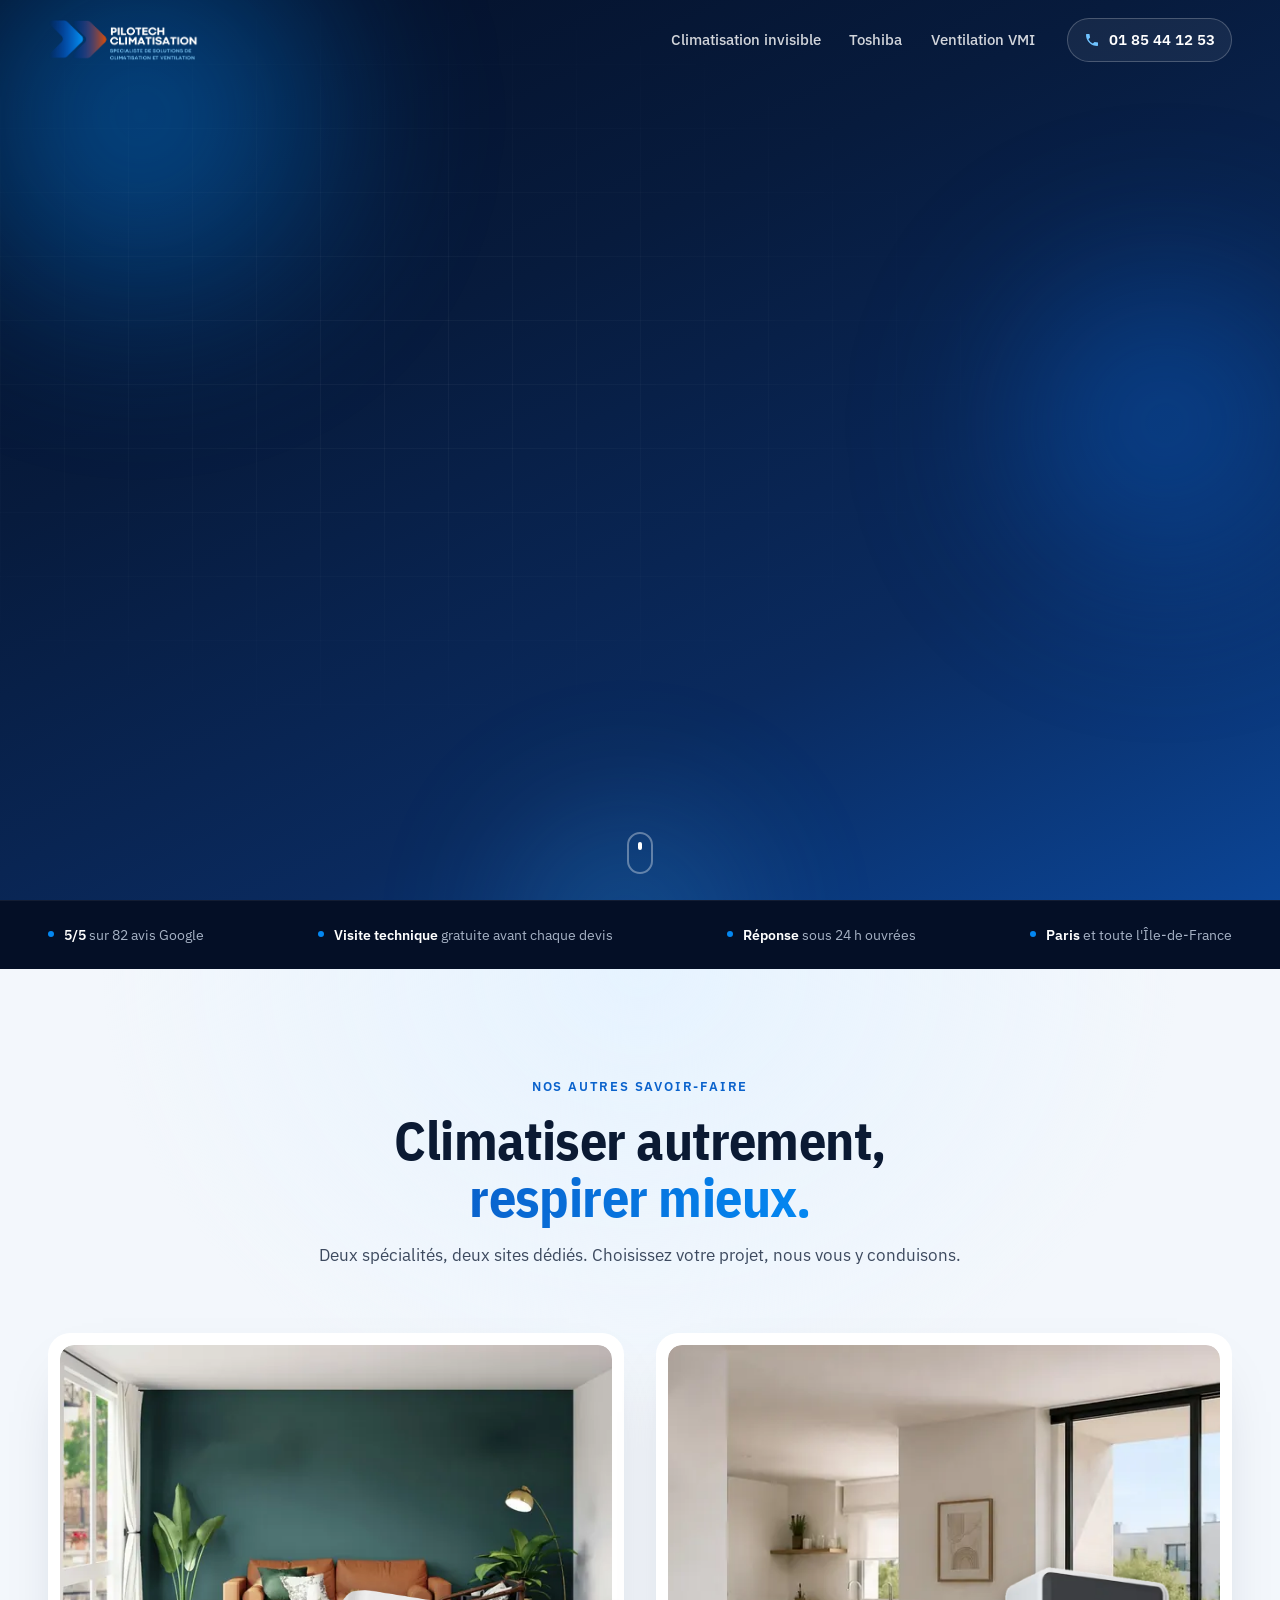
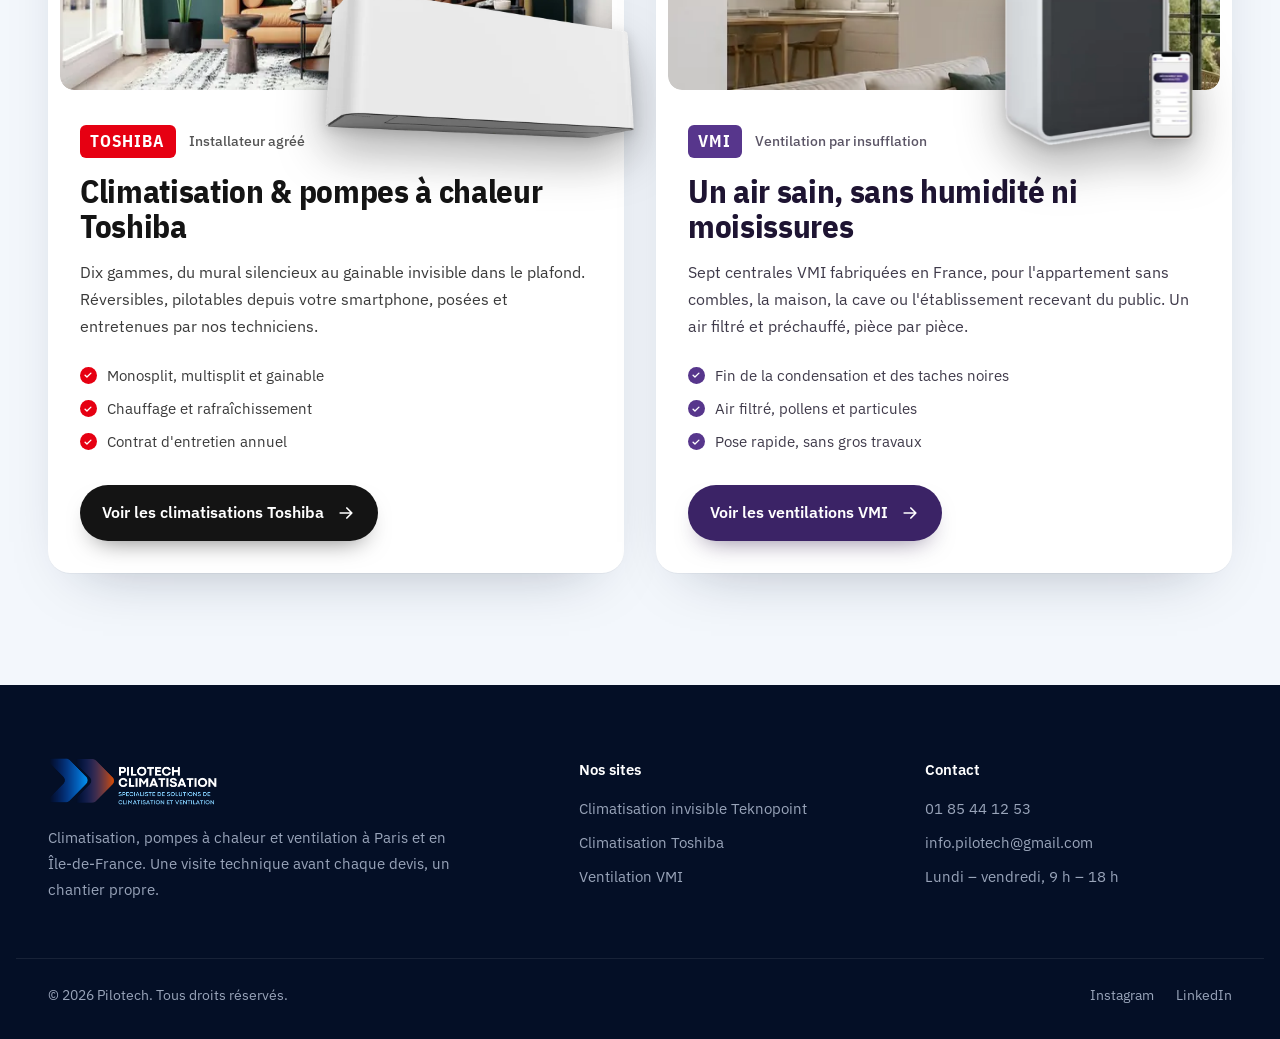
==== commit aa461649: "Hero : photo du séjour IDRA et visuel IDRA Next Ring ; carte VMI en blanc et violet Co-Authored-By: " ====
--- a/index.html
+++ b/index.html
@@ -34,18 +34,18 @@
   <meta property="og:image:type" content="image/jpeg">
   <meta property="og:image:width" content="1200">
   <meta property="og:image:height" content="630">
-  <meta property="og:image:alt" content="Salon lumineux, texte « La climatisation invisible » et logo Pilotech">
+  <meta property="og:image:alt" content="Séjour avec climatiseur Teknopoint IDRA caché dans un meuble, texte « La climatisation invisible » et logo Pilotech">
   <meta name="twitter:card" content="summary_large_image">
   <meta name="twitter:title" content="Pilotech : la climatisation invisible, Toshiba et VMI">
   <meta name="twitter:description" content="Climatisation sans unité extérieure, climatisation Toshiba et ventilation VMI à Paris et en Île-de-France.">
   <meta name="twitter:image" content="https://www.pilotech.eu/assets/img/og-pilotech.jpg">
-  <meta name="twitter:image:alt" content="Salon lumineux, texte « La climatisation invisible » et logo Pilotech">
+  <meta name="twitter:image:alt" content="Séjour avec climatiseur Teknopoint IDRA caché dans un meuble, texte « La climatisation invisible » et logo Pilotech">
 
   <!-- ===== Performances ===== -->
   <link rel="preconnect" href="https://images.squarespace-cdn.com" crossorigin>
   <link rel="preload" href="assets/fonts/ibm-plex-sans-condensed-latin-700-normal.woff2" as="font" type="font/woff2" crossorigin>
   <link rel="preload" href="assets/fonts/ibm-plex-sans-latin-400-normal.woff2" as="font" type="font/woff2" crossorigin>
-  <link rel="preload" as="image" href="assets/img/salon-invisible-1600.webp" imagesrcset="assets/img/salon-invisible-900.webp 900w, assets/img/salon-invisible-1600.webp 1600w" imagesizes="(min-width: 1024px) 50vw, 100vw">
+  <link rel="preload" as="image" href="assets/img/sejour-idra-1198.webp" imagesrcset="assets/img/sejour-idra-800.webp 800w, assets/img/sejour-idra-1198.webp 1198w" imagesizes="(min-width: 1024px) 46vw, 100vw">
   <script>
     /* Le préchargeur ne s'affiche qu'une fois par session ; rien ne bouge si l'utilisateur le demande. */
     (function () { var d = document.documentElement; d.classList.add("js");
@@ -204,28 +204,30 @@
 
         <div class="hero-visual" data-parallax-root>
           <figure class="hero-frame" data-hero-frame>
-            <img class="hero-room" src="assets/img/salon-invisible-1600.webp" srcset="assets/img/salon-invisible-900.webp 900w, assets/img/salon-invisible-1600.webp 1600w" sizes="(min-width: 1024px) 50vw, 100vw" width="1600" height="1066" alt="Salon contemporain au mur en béton ciré, canapé cognac, aucune unité de climatisation visible en façade" fetchpriority="high">
+            <div class="hero-scene">
+              <img class="hero-room" src="assets/img/sejour-idra-1198.webp" srcset="assets/img/sejour-idra-800.webp 800w, assets/img/sejour-idra-1198.webp 1198w" sizes="(min-width: 1024px) 46vw, 100vw" width="1198" height="880" alt="Séjour haussmannien avec table à manger, grille de diffusion discrète au plafond et climatiseur Teknopoint IDRA caché dans l'îlot de cuisine" fetchpriority="high">
+              <div class="airflow" aria-hidden="true">
+                <span></span><span></span><span></span><span></span>
+              </div>
+            </div>
             <span class="hero-frame-shade" aria-hidden="true"></span>
           </figure>
 
           <div class="hero-product" data-depth="0.06">
-            <div class="airflow" aria-hidden="true">
-              <span></span><span></span><span></span><span></span>
-            </div>
-            <img class="float" src="https://images.squarespace-cdn.com/content/v1/6795159239530112bc66aee2/9537c0d6-fd87-40e5-8b54-e484b42519ae/ELFO+CLIM+BGD+TRSPRT.png?format=1000w" width="1000" height="600" alt="Climatiseur Teknopoint ELFO sans unité extérieure" loading="eager" decoding="async" onerror="this.closest('.hero-product').classList.add('is-missing')">
+            <img class="float" src="https://images.squarespace-cdn.com/content/v1/6795159239530112bc66aee2/446c0d17-1949-4594-b207-e0d2a4750941/IDRA+teknopont+6+pilotech+%282%29.png?format=750w" alt="Climatiseur Teknopoint IDRA Next Ring sans unité extérieure" loading="eager" decoding="async" onerror="this.closest('.hero-product').classList.add('is-missing')">
           </div>
 
           <div class="glass-chip chip-a" data-depth="0.1">
             <span class="chip-icon" aria-hidden="true">
               <svg viewBox="0 0 24 24"><path d="M3 21V8l9-5 9 5v13"/><path d="M9 21v-6h6v6"/></svg>
             </span>
-            <span><strong>Façade intacte</strong><small>Immeubles classés &amp; copropriétés</small></span>
+            <span><strong>Rien en façade</strong><small>Pas même une grille</small></span>
           </div>
           <div class="glass-chip chip-b" data-depth="0.14">
             <span class="chip-icon" aria-hidden="true">
-              <svg viewBox="0 0 24 24"><path d="M12 2v20M4.9 4.9l14.2 14.2M2 12h20M4.9 19.1 19.1 4.9"/></svg>
+              <svg viewBox="0 0 24 24"><path d="M12 3c3 4 6 7.2 6 10.5a6 6 0 0 1-12 0C6 10.2 9 7 12 3z"/></svg>
             </span>
-            <span><strong>Partenaire Teknopoint</strong><small>Île-de-France</small></span>
+            <span><strong>IDRA Next Ring</strong><small>Sur la boucle d'eau de l'immeuble</small></span>
           </div>
         </div>
       </div>
--- a/assets/css/style.css
+++ b/assets/css/style.css
@@ -125,7 +125,7 @@
 .hero-grid { position: absolute; inset: 0; background-image: linear-gradient(rgba(255, 255, 255, .045) 1px, transparent 1px), linear-gradient(90deg, rgba(255, 255, 255, .045) 1px, transparent 1px); background-size: 64px 64px; -webkit-mask-image: radial-gradient(70% 60% at 30% 40%, #000, transparent 75%); mask-image: radial-gradient(70% 60% at 30% 40%, #000, transparent 75%); }
 
 .hero-inner { display: grid; gap: 3.5rem; align-items: center; }
-@media (min-width: 1024px) { .hero-inner { grid-template-columns: minmax(0, 1.12fr) minmax(0, 1fr); gap: 3.5rem; } }
+@media (min-width: 1024px) { .hero-inner { grid-template-columns: minmax(0, 1fr) minmax(0, 1.08fr); gap: 3.5rem; } }
 
 .eyebrow { display: inline-flex; align-items: center; gap: .6rem; font-size: .8rem; font-weight: 600; letter-spacing: .12em; text-transform: uppercase; color: var(--tekno-300); padding: .45rem .9rem .45rem .75rem; border: 1px solid rgba(111, 195, 255, .28); border-radius: 999px; background: rgba(4, 135, 241, .1); }
 .eyebrow .dot { width: 8px; height: 8px; border-radius: 50%; background: var(--tekno-500); box-shadow: 0 0 0 0 rgba(4, 135, 241, .7); animation: pulse 2.4s ease-out infinite; }
@@ -153,20 +153,21 @@
 
 /* Visuel : photo de salon + produit qui déborde du cadre */
 .hero-visual { position: relative; padding: 9% 0 6% 6%; }
-.hero-frame { position: relative; margin: 0; border-radius: 28px; overflow: hidden; aspect-ratio: 4 / 3.5; box-shadow: var(--shadow-lg), 0 0 0 1px rgba(255, 255, 255, .08); }
-.hero-room { width: 100%; height: 100%; object-fit: cover; object-position: 38% 50%; transform: scale(1.08); animation: kenburns 24s ease-in-out infinite alternate; }
-@keyframes kenburns { from { transform: scale(1.08) translate3d(0, 0, 0); } to { transform: scale(1.16) translate3d(-1.5%, -1%, 0); } }
-.hero-frame-shade { position: absolute; inset: 0; background: linear-gradient(200deg, rgba(4, 135, 241, .12) 0%, transparent 40%, rgba(4, 15, 38, .45) 100%); }
-
-.hero-product { position: absolute; z-index: 2; left: 0; top: 0; width: 62%; will-change: transform; }
+.hero-frame { position: relative; margin: 0; border-radius: 28px; overflow: hidden; aspect-ratio: 1198 / 880; box-shadow: var(--shadow-lg), 0 0 0 1px rgba(255, 255, 255, .08); }
+.hero-scene { position: absolute; inset: 0; transform-origin: 62% 30%; animation: kenburns 24s ease-in-out infinite alternate; }
+.hero-room { width: 100%; height: 100%; object-fit: cover; }
+@keyframes kenburns { from { transform: scale(1.02); } to { transform: scale(1.1); } }
+.hero-frame-shade { position: absolute; inset: 0; background: linear-gradient(200deg, rgba(4, 135, 241, .1) 0%, transparent 45%, rgba(4, 15, 38, .35) 100%); }
+
+.hero-product { position: absolute; z-index: 2; right: -7%; bottom: -6%; width: 25%; will-change: transform; }
 .hero-product img { width: 100%; height: auto; filter: drop-shadow(0 26px 30px rgba(0, 10, 30, .45)) drop-shadow(0 6px 8px rgba(0, 10, 30, .25)); }
 .hero-product.is-missing { display: none; }
 .float { animation: float 7s ease-in-out infinite; }
 @keyframes float { 0%, 100% { transform: translate3d(0, 0, 0); } 50% { transform: translate3d(0, -12px, 0); } }
 
 /* Flux d'air frais sous l'appareil */
-.airflow { position: absolute; left: 12%; right: 12%; top: 78%; height: 120%; pointer-events: none; }
-.airflow span { position: absolute; left: 0; right: 0; height: 2px; border-radius: 2px; background: linear-gradient(90deg, transparent, rgba(159, 217, 255, .85), transparent); opacity: 0; animation: breeze 4.2s ease-out infinite; }
+.airflow { position: absolute; left: 49.5%; width: 26%; top: 17.5%; height: 22%; pointer-events: none; }
+.airflow span { position: absolute; left: 0; right: 0; height: 2px; border-radius: 2px; background: linear-gradient(90deg, transparent, rgba(111, 195, 255, .9), transparent); box-shadow: 0 0 10px rgba(111, 195, 255, .6); opacity: 0; animation: breeze 4.2s ease-out infinite; }
 .airflow span:nth-child(1) { top: 8%; }
 .airflow span:nth-child(2) { top: 22%; animation-delay: 1s; left: 6%; right: 6%; }
 .airflow span:nth-child(3) { top: 36%; animation-delay: 2s; left: 12%; right: 0; }
@@ -178,9 +179,9 @@
 .glass-chip small { display: block; font-size: .75rem; color: rgba(225, 238, 255, .75); }
 .chip-icon { display: grid; place-items: center; width: 38px; height: 38px; border-radius: 11px; background: var(--tekno-gradient); flex: none; }
 .chip-icon svg { width: 20px; height: 20px; fill: none; stroke: #fff; stroke-width: 1.8; stroke-linecap: round; stroke-linejoin: round; }
-.chip-a { right: -2%; bottom: 14%; }
-.chip-b { left: 2%; bottom: -1%; }
-@media (max-width: 640px) { .glass-chip { padding: .6rem .8rem .6rem .6rem; } .chip-icon { width: 32px; height: 32px; } .chip-a { right: 0; bottom: 18%; } .chip-b { display: none; } }
+.chip-a { left: -1%; top: 3%; }
+.chip-b { left: 3%; bottom: 0; }
+@media (max-width: 640px) { .glass-chip { padding: .6rem .8rem .6rem .6rem; } .chip-icon { width: 32px; height: 32px; } .chip-a { left: 0; top: 0; } .chip-b { display: none; } .hero-product { width: 34%; right: -2%; } }
 
 .scroll-cue { position: absolute; left: 50%; bottom: 1.6rem; width: 26px; height: 42px; margin-left: -13px; border: 2px solid rgba(255, 255, 255, .35); border-radius: 14px; }
 .scroll-cue span { position: absolute; left: 50%; top: 8px; width: 4px; height: 8px; margin-left: -2px; border-radius: 2px; background: #fff; animation: cue 2s ease-in-out infinite; }
@@ -203,7 +204,7 @@
 .solutions { position: relative; padding: 6.5rem 0 7rem; background: radial-gradient(60% 50% at 50% 0%, var(--tekno-100), transparent 70%), var(--mist); }
 .section-head { max-width: 52rem; margin: 0 auto 4rem; text-align: center; }
 .kicker { display: inline-block; font-size: .8rem; font-weight: 600; letter-spacing: .14em; text-transform: uppercase; color: var(--tekno-600); }
-.section-head h2 { margin-top: .8rem; font-size: clamp(2.2rem, 4.4vw, 3.4rem); font-weight: 700; }
+.section-head h2 { text-wrap: balance; margin-top: .8rem; font-size: clamp(2.2rem, 4.4vw, 3.4rem); font-weight: 700; }
 .section-head h2 .grad-text { background-image: linear-gradient(100deg, #0A62CC 0%, #0487F1 50%, #0A62CC 100%); }
 .section-head p:last-child { margin-top: 1rem; font-size: 1.08rem; color: var(--body); }
 
@@ -244,14 +245,15 @@
 .card-toshiba .card-product { width: 56%; right: -4%; bottom: -14%; }
 .card-toshiba:hover .card-product { transform: translate3d(-6px, -10px, 0) rotate(-1deg); }
 
-/* --- Carte VMI : violet --- */
-.card-vmi { --accent: #B89AE8; color: rgba(240, 233, 252, .86); background: radial-gradient(80% 50% at 90% 100%, rgba(184, 154, 232, .28), transparent 70%), linear-gradient(160deg, #6A45A8 0%, var(--vmi) 38%, var(--vmi-dark) 100%); }
-.card-vmi h3 { color: #fff; }
-.card-vmi .brand-mark { color: var(--vmi); background: #fff; }
-.card-vmi .brand-tag > span:last-child { color: rgba(240, 233, 252, .8); }
-.card-vmi .card-points li::before { background-color: rgba(255, 255, 255, .2); }
-.card-vmi .card-link { color: var(--vmi-dark); background: #fff; box-shadow: 0 12px 26px -14px rgba(0, 0, 0, .6); }
-.card-vmi:hover .card-link { background: var(--vmi-light); box-shadow: 0 16px 30px -12px rgba(20, 5, 45, .6); }
+/* --- Carte VMI : blanc et violet --- */
+.card-vmi { --accent: var(--vmi); color: #3f3a4a; }
+.card-vmi::before { content: ""; position: absolute; left: 2rem; right: 2rem; bottom: 0; height: 4px; border-radius: 4px 4px 0 0; background: var(--vmi); transform: scaleX(0); transform-origin: left; transition: transform .8s var(--ease-out); }
+.card-vmi:hover::before { transform: scaleX(1); }
+.card-vmi h3 { color: #1E1432; }
+.card-vmi .brand-mark { color: #fff; background: var(--vmi); }
+.card-vmi .brand-tag > span:last-child { color: #5b5566; }
+.card-vmi .card-link { color: #fff; background: var(--vmi-dark); box-shadow: 0 12px 26px -14px rgba(30, 10, 60, .6); }
+.card-vmi:hover .card-link { background: var(--vmi); box-shadow: 0 16px 30px -12px rgba(87, 54, 140, .55); }
 .card-vmi .card-product { width: 34%; right: 5%; bottom: -16%; }
 .card-vmi:hover .card-product { transform: translate3d(-4px, -12px, 0) rotate(1.5deg); }
 
@@ -305,5 +307,5 @@
 @media (prefers-reduced-motion: reduce) {
   *, *::before, *::after { animation-duration: .01ms !important; animation-iteration-count: 1 !important; transition-duration: .01ms !important; transition-delay: 0s !important; scroll-behavior: auto !important; }
   .preloader { display: none; }
-  .hero-room { transform: none; }
+  .hero-scene { transform: none; }
 }
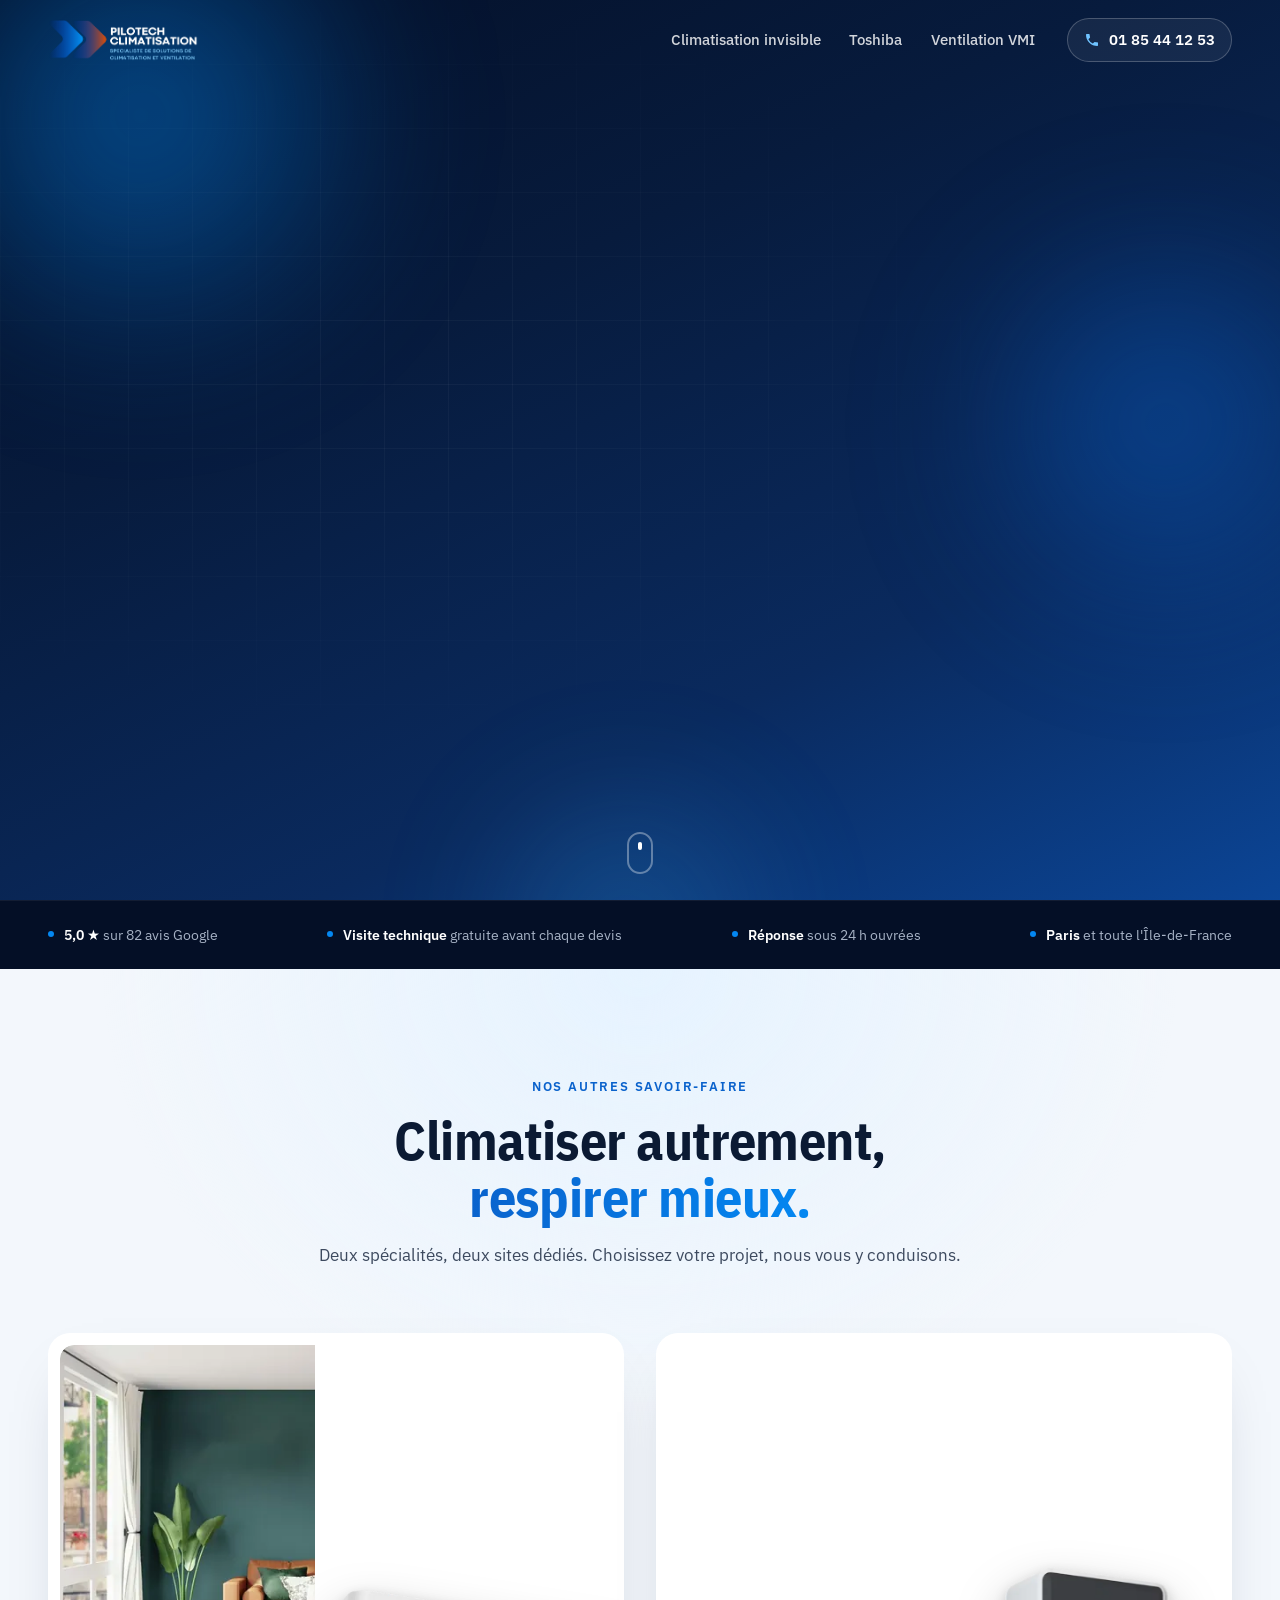
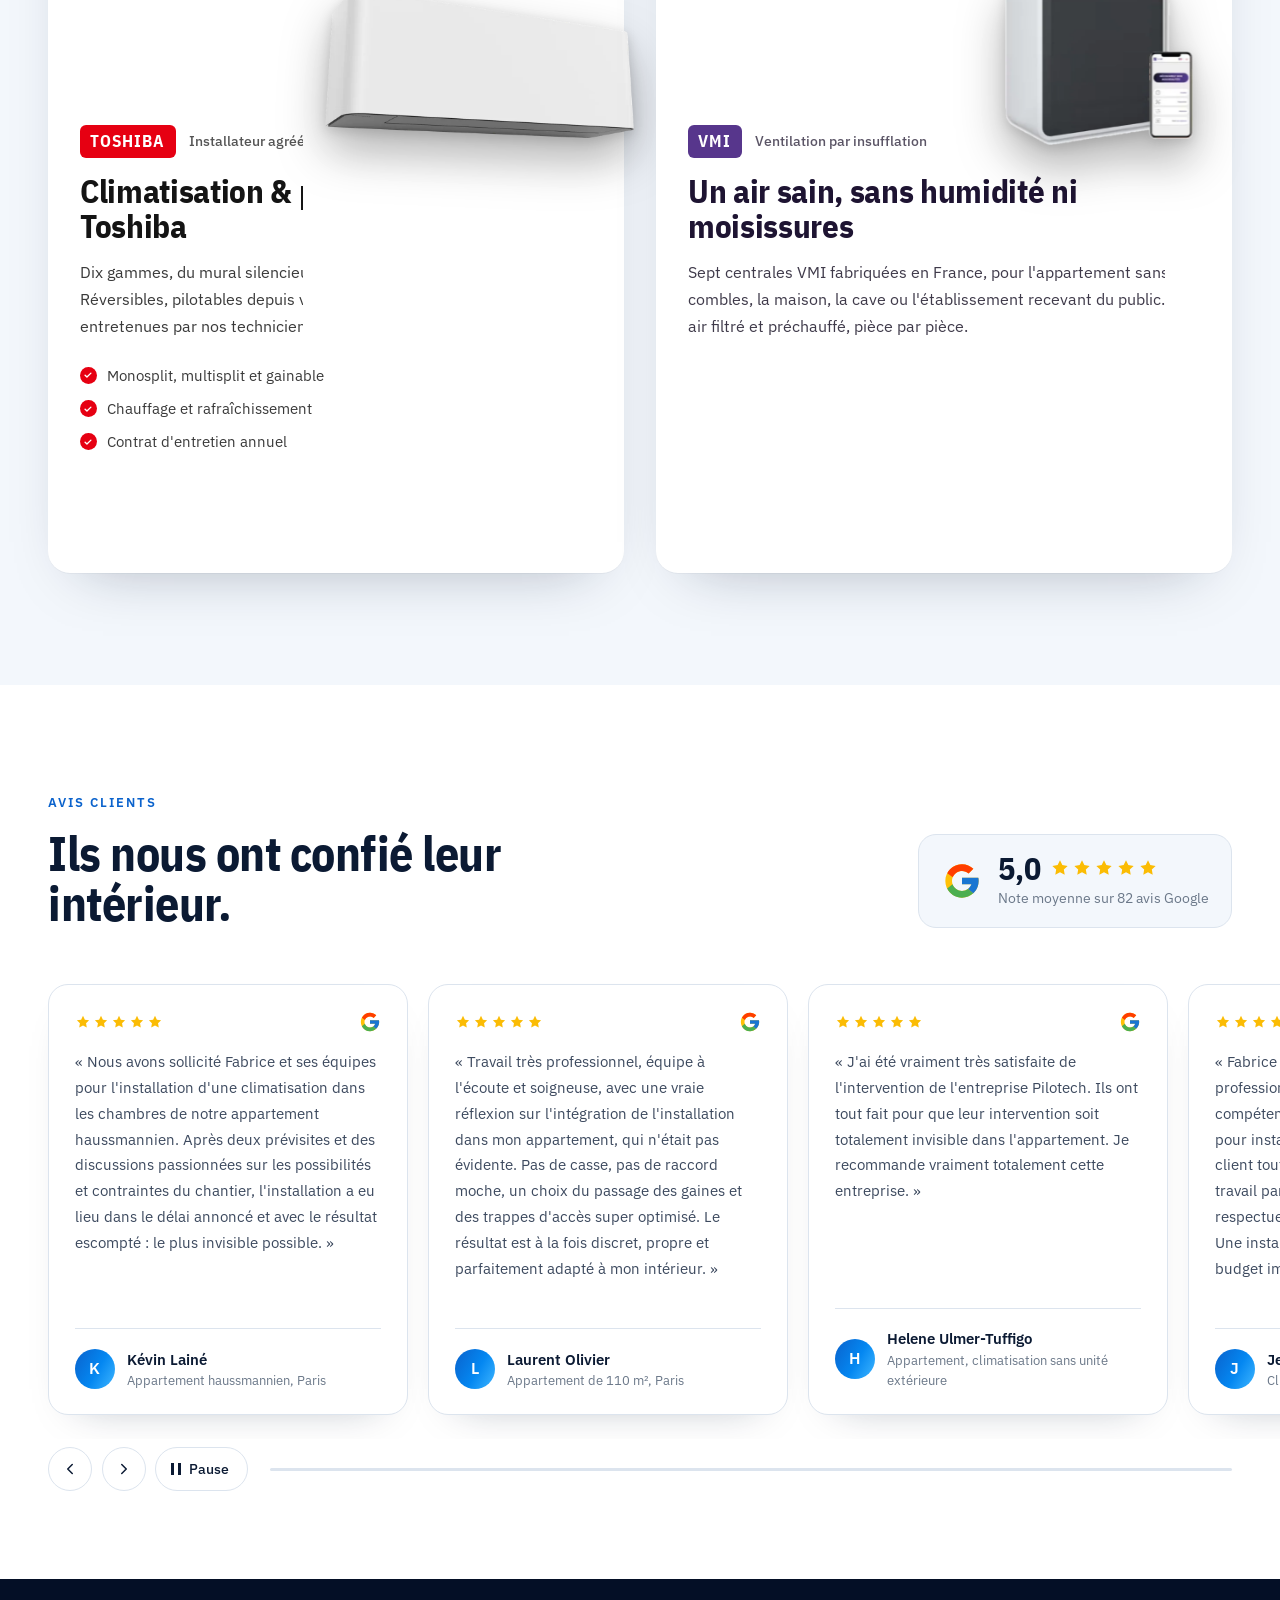
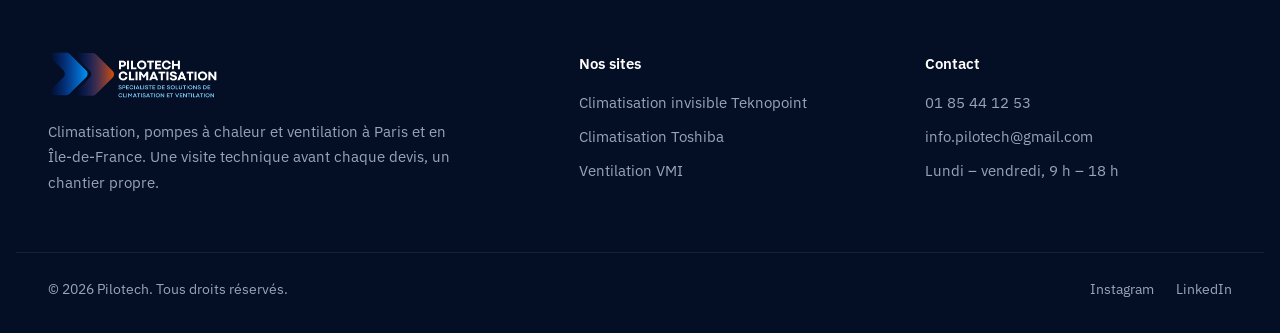
==== commit 91f7f1a4: "Barre de contact mobile, fenêtre e-mail FormSubmit, note Google et carrousel d'avis Co-Authored-By: " ====
--- a/index.html
+++ b/index.html
@@ -200,6 +200,11 @@
             </a>
             <a class="btn-ghost" href="tel:+33185441253">ou appelez le 01 85 44 12 53</a>
           </div>
+
+          <a class="hero-rating" href="#avis" data-hero aria-label="Note moyenne Google : 5 sur 5 sur 82 avis. Voir les avis">
+            <svg class="g-logo" viewBox="0 0 48 48" aria-hidden="true"><path fill="#FFC107" d="M43.6 20.1H42V20H24v8h11.3C33.7 32.7 29.2 36 24 36c-6.6 0-12-5.4-12-12s5.4-12 12-12c3.1 0 5.8 1.2 7.9 3.1l5.7-5.7C34 6.1 29.3 4 24 4 13 4 4 13 4 24s9 20 20 20 20-9 20-20c0-1.3-.1-2.6-.4-3.9z"/><path fill="#FF3D00" d="M6.3 14.7l6.6 4.8C14.7 15.1 19 12 24 12c3.1 0 5.8 1.2 7.9 3.1l5.7-5.7C34 6.1 29.3 4 24 4 16.3 4 9.7 8.3 6.3 14.7z"/><path fill="#4CAF50" d="M24 44c5.2 0 9.9-2 13.4-5.2l-6.2-5.2C29.2 35.1 26.7 36 24 36c-5.2 0-9.6-3.3-11.3-8l-6.5 5C9.5 39.6 16.2 44 24 44z"/><path fill="#1976D2" d="M43.6 20.1H42V20H24v8h11.3c-.8 2.2-2.2 4.2-4.1 5.6l6.2 5.2C37 39.2 44 34 44 24c0-1.3-.1-2.6-.4-3.9z"/></svg>
+            <strong>5,0</strong><span class="stars" aria-hidden="true"><svg viewBox="0 0 24 24"><path d="M12 2.8l2.83 5.73 6.33.92-4.58 4.46 1.08 6.3L12 17.24l-5.66 2.97 1.08-6.3L2.84 9.45l6.33-.92z"/></svg><svg viewBox="0 0 24 24"><path d="M12 2.8l2.83 5.73 6.33.92-4.58 4.46 1.08 6.3L12 17.24l-5.66 2.97 1.08-6.3L2.84 9.45l6.33-.92z"/></svg><svg viewBox="0 0 24 24"><path d="M12 2.8l2.83 5.73 6.33.92-4.58 4.46 1.08 6.3L12 17.24l-5.66 2.97 1.08-6.3L2.84 9.45l6.33-.92z"/></svg><svg viewBox="0 0 24 24"><path d="M12 2.8l2.83 5.73 6.33.92-4.58 4.46 1.08 6.3L12 17.24l-5.66 2.97 1.08-6.3L2.84 9.45l6.33-.92z"/></svg><svg viewBox="0 0 24 24"><path d="M12 2.8l2.83 5.73 6.33.92-4.58 4.46 1.08 6.3L12 17.24l-5.66 2.97 1.08-6.3L2.84 9.45l6.33-.92z"/></svg></span><span>82 avis Google</span>
+          </a>
         </div>
 
         <div class="hero-visual" data-parallax-root>
@@ -238,7 +243,7 @@
     <!-- ================= Bandeau confiance ================= -->
     <section class="trust" aria-label="Nos engagements">
       <div class="container trust-inner">
-        <p data-reveal><strong>5/5</strong> sur 82 avis Google</p>
+        <p data-reveal><strong>5,0 ★</strong> sur 82 avis Google</p>
         <p data-reveal><strong>Visite technique</strong> gratuite avant chaque devis</p>
         <p data-reveal><strong>Réponse</strong> sous 24 h ouvrées</p>
         <p data-reveal><strong>Paris</strong> et toute l'Île-de-France</p>
@@ -301,6 +306,119 @@
         </div>
       </div>
     </section>
+
+    <!-- ================= Avis Google ================= -->
+    <section class="reviews" id="avis" aria-labelledby="avis-title">
+      <div class="container">
+        <header class="reviews-head" data-reveal>
+          <div>
+            <p class="kicker">Avis clients</p>
+            <h2 id="avis-title">Ils nous ont confié leur intérieur.</h2>
+          </div>
+          <div class="rating-card" role="img" aria-label="Note moyenne Google : 5 sur 5, 82 avis">
+            <svg class="g-logo" viewBox="0 0 48 48" aria-hidden="true"><path fill="#FFC107" d="M43.6 20.1H42V20H24v8h11.3C33.7 32.7 29.2 36 24 36c-6.6 0-12-5.4-12-12s5.4-12 12-12c3.1 0 5.8 1.2 7.9 3.1l5.7-5.7C34 6.1 29.3 4 24 4 13 4 4 13 4 24s9 20 20 20 20-9 20-20c0-1.3-.1-2.6-.4-3.9z"/><path fill="#FF3D00" d="M6.3 14.7l6.6 4.8C14.7 15.1 19 12 24 12c3.1 0 5.8 1.2 7.9 3.1l5.7-5.7C34 6.1 29.3 4 24 4 16.3 4 9.7 8.3 6.3 14.7z"/><path fill="#4CAF50" d="M24 44c5.2 0 9.9-2 13.4-5.2l-6.2-5.2C29.2 35.1 26.7 36 24 36c-5.2 0-9.6-3.3-11.3-8l-6.5 5C9.5 39.6 16.2 44 24 44z"/><path fill="#1976D2" d="M43.6 20.1H42V20H24v8h11.3c-.8 2.2-2.2 4.2-4.1 5.6l6.2 5.2C37 39.2 44 34 44 24c0-1.3-.1-2.6-.4-3.9z"/></svg>
+            <div>
+              <p class="rating-score"><strong>5,0</strong><span class="stars" aria-hidden="true"><svg viewBox="0 0 24 24"><path d="M12 2.8l2.83 5.73 6.33.92-4.58 4.46 1.08 6.3L12 17.24l-5.66 2.97 1.08-6.3L2.84 9.45l6.33-.92z"/></svg><svg viewBox="0 0 24 24"><path d="M12 2.8l2.83 5.73 6.33.92-4.58 4.46 1.08 6.3L12 17.24l-5.66 2.97 1.08-6.3L2.84 9.45l6.33-.92z"/></svg><svg viewBox="0 0 24 24"><path d="M12 2.8l2.83 5.73 6.33.92-4.58 4.46 1.08 6.3L12 17.24l-5.66 2.97 1.08-6.3L2.84 9.45l6.33-.92z"/></svg><svg viewBox="0 0 24 24"><path d="M12 2.8l2.83 5.73 6.33.92-4.58 4.46 1.08 6.3L12 17.24l-5.66 2.97 1.08-6.3L2.84 9.45l6.33-.92z"/></svg><svg viewBox="0 0 24 24"><path d="M12 2.8l2.83 5.73 6.33.92-4.58 4.46 1.08 6.3L12 17.24l-5.66 2.97 1.08-6.3L2.84 9.45l6.33-.92z"/></svg></span></p>
+              <p class="rating-count">Note moyenne sur 82 avis Google</p>
+            </div>
+          </div>
+        </header>
+      </div>
+      <div class="reviews-slider" data-slider data-reveal>
+        <ul class="reviews-track" data-track tabindex="0" aria-label="Avis Google de nos clients, défilement automatique">
+            <li class="review">
+              <figure>
+                <div class="review-top"><span class="stars" aria-hidden="true"><svg viewBox="0 0 24 24"><path d="M12 2.8l2.83 5.73 6.33.92-4.58 4.46 1.08 6.3L12 17.24l-5.66 2.97 1.08-6.3L2.84 9.45l6.33-.92z"/></svg><svg viewBox="0 0 24 24"><path d="M12 2.8l2.83 5.73 6.33.92-4.58 4.46 1.08 6.3L12 17.24l-5.66 2.97 1.08-6.3L2.84 9.45l6.33-.92z"/></svg><svg viewBox="0 0 24 24"><path d="M12 2.8l2.83 5.73 6.33.92-4.58 4.46 1.08 6.3L12 17.24l-5.66 2.97 1.08-6.3L2.84 9.45l6.33-.92z"/></svg><svg viewBox="0 0 24 24"><path d="M12 2.8l2.83 5.73 6.33.92-4.58 4.46 1.08 6.3L12 17.24l-5.66 2.97 1.08-6.3L2.84 9.45l6.33-.92z"/></svg><svg viewBox="0 0 24 24"><path d="M12 2.8l2.83 5.73 6.33.92-4.58 4.46 1.08 6.3L12 17.24l-5.66 2.97 1.08-6.3L2.84 9.45l6.33-.92z"/></svg></span><svg class="g-logo" viewBox="0 0 48 48" aria-hidden="true"><path fill="#FFC107" d="M43.6 20.1H42V20H24v8h11.3C33.7 32.7 29.2 36 24 36c-6.6 0-12-5.4-12-12s5.4-12 12-12c3.1 0 5.8 1.2 7.9 3.1l5.7-5.7C34 6.1 29.3 4 24 4 13 4 4 13 4 24s9 20 20 20 20-9 20-20c0-1.3-.1-2.6-.4-3.9z"/><path fill="#FF3D00" d="M6.3 14.7l6.6 4.8C14.7 15.1 19 12 24 12c3.1 0 5.8 1.2 7.9 3.1l5.7-5.7C34 6.1 29.3 4 24 4 16.3 4 9.7 8.3 6.3 14.7z"/><path fill="#4CAF50" d="M24 44c5.2 0 9.9-2 13.4-5.2l-6.2-5.2C29.2 35.1 26.7 36 24 36c-5.2 0-9.6-3.3-11.3-8l-6.5 5C9.5 39.6 16.2 44 24 44z"/><path fill="#1976D2" d="M43.6 20.1H42V20H24v8h11.3c-.8 2.2-2.2 4.2-4.1 5.6l6.2 5.2C37 39.2 44 34 44 24c0-1.3-.1-2.6-.4-3.9z"/></svg></div>
+                <blockquote>« Nous avons sollicité Fabrice et ses équipes pour l'installation d'une climatisation dans les chambres de notre appartement haussmannien. Après deux prévisites et des discussions passionnées sur les possibilités et contraintes du chantier, l'installation a eu lieu dans le délai annoncé et avec le résultat escompté : le plus invisible possible. »</blockquote>
+                <figcaption><span class="avatar" aria-hidden="true">K</span><span><strong>Kévin Lainé</strong><small>Appartement haussmannien, Paris</small></span></figcaption>
+              </figure>
+            </li>
+            <li class="review">
+              <figure>
+                <div class="review-top"><span class="stars" aria-hidden="true"><svg viewBox="0 0 24 24"><path d="M12 2.8l2.83 5.73 6.33.92-4.58 4.46 1.08 6.3L12 17.24l-5.66 2.97 1.08-6.3L2.84 9.45l6.33-.92z"/></svg><svg viewBox="0 0 24 24"><path d="M12 2.8l2.83 5.73 6.33.92-4.58 4.46 1.08 6.3L12 17.24l-5.66 2.97 1.08-6.3L2.84 9.45l6.33-.92z"/></svg><svg viewBox="0 0 24 24"><path d="M12 2.8l2.83 5.73 6.33.92-4.58 4.46 1.08 6.3L12 17.24l-5.66 2.97 1.08-6.3L2.84 9.45l6.33-.92z"/></svg><svg viewBox="0 0 24 24"><path d="M12 2.8l2.83 5.73 6.33.92-4.58 4.46 1.08 6.3L12 17.24l-5.66 2.97 1.08-6.3L2.84 9.45l6.33-.92z"/></svg><svg viewBox="0 0 24 24"><path d="M12 2.8l2.83 5.73 6.33.92-4.58 4.46 1.08 6.3L12 17.24l-5.66 2.97 1.08-6.3L2.84 9.45l6.33-.92z"/></svg></span><svg class="g-logo" viewBox="0 0 48 48" aria-hidden="true"><path fill="#FFC107" d="M43.6 20.1H42V20H24v8h11.3C33.7 32.7 29.2 36 24 36c-6.6 0-12-5.4-12-12s5.4-12 12-12c3.1 0 5.8 1.2 7.9 3.1l5.7-5.7C34 6.1 29.3 4 24 4 13 4 4 13 4 24s9 20 20 20 20-9 20-20c0-1.3-.1-2.6-.4-3.9z"/><path fill="#FF3D00" d="M6.3 14.7l6.6 4.8C14.7 15.1 19 12 24 12c3.1 0 5.8 1.2 7.9 3.1l5.7-5.7C34 6.1 29.3 4 24 4 16.3 4 9.7 8.3 6.3 14.7z"/><path fill="#4CAF50" d="M24 44c5.2 0 9.9-2 13.4-5.2l-6.2-5.2C29.2 35.1 26.7 36 24 36c-5.2 0-9.6-3.3-11.3-8l-6.5 5C9.5 39.6 16.2 44 24 44z"/><path fill="#1976D2" d="M43.6 20.1H42V20H24v8h11.3c-.8 2.2-2.2 4.2-4.1 5.6l6.2 5.2C37 39.2 44 34 44 24c0-1.3-.1-2.6-.4-3.9z"/></svg></div>
+                <blockquote>« Travail très professionnel, équipe à l'écoute et soigneuse, avec une vraie réflexion sur l'intégration de l'installation dans mon appartement, qui n'était pas évidente. Pas de casse, pas de raccord moche, un choix du passage des gaines et des trappes d'accès super optimisé. Le résultat est à la fois discret, propre et parfaitement adapté à mon intérieur. »</blockquote>
+                <figcaption><span class="avatar" aria-hidden="true">L</span><span><strong>Laurent Olivier</strong><small>Appartement de 110 m², Paris</small></span></figcaption>
+              </figure>
+            </li>
+            <li class="review">
+              <figure>
+                <div class="review-top"><span class="stars" aria-hidden="true"><svg viewBox="0 0 24 24"><path d="M12 2.8l2.83 5.73 6.33.92-4.58 4.46 1.08 6.3L12 17.24l-5.66 2.97 1.08-6.3L2.84 9.45l6.33-.92z"/></svg><svg viewBox="0 0 24 24"><path d="M12 2.8l2.83 5.73 6.33.92-4.58 4.46 1.08 6.3L12 17.24l-5.66 2.97 1.08-6.3L2.84 9.45l6.33-.92z"/></svg><svg viewBox="0 0 24 24"><path d="M12 2.8l2.83 5.73 6.33.92-4.58 4.46 1.08 6.3L12 17.24l-5.66 2.97 1.08-6.3L2.84 9.45l6.33-.92z"/></svg><svg viewBox="0 0 24 24"><path d="M12 2.8l2.83 5.73 6.33.92-4.58 4.46 1.08 6.3L12 17.24l-5.66 2.97 1.08-6.3L2.84 9.45l6.33-.92z"/></svg><svg viewBox="0 0 24 24"><path d="M12 2.8l2.83 5.73 6.33.92-4.58 4.46 1.08 6.3L12 17.24l-5.66 2.97 1.08-6.3L2.84 9.45l6.33-.92z"/></svg></span><svg class="g-logo" viewBox="0 0 48 48" aria-hidden="true"><path fill="#FFC107" d="M43.6 20.1H42V20H24v8h11.3C33.7 32.7 29.2 36 24 36c-6.6 0-12-5.4-12-12s5.4-12 12-12c3.1 0 5.8 1.2 7.9 3.1l5.7-5.7C34 6.1 29.3 4 24 4 13 4 4 13 4 24s9 20 20 20 20-9 20-20c0-1.3-.1-2.6-.4-3.9z"/><path fill="#FF3D00" d="M6.3 14.7l6.6 4.8C14.7 15.1 19 12 24 12c3.1 0 5.8 1.2 7.9 3.1l5.7-5.7C34 6.1 29.3 4 24 4 16.3 4 9.7 8.3 6.3 14.7z"/><path fill="#4CAF50" d="M24 44c5.2 0 9.9-2 13.4-5.2l-6.2-5.2C29.2 35.1 26.7 36 24 36c-5.2 0-9.6-3.3-11.3-8l-6.5 5C9.5 39.6 16.2 44 24 44z"/><path fill="#1976D2" d="M43.6 20.1H42V20H24v8h11.3c-.8 2.2-2.2 4.2-4.1 5.6l6.2 5.2C37 39.2 44 34 44 24c0-1.3-.1-2.6-.4-3.9z"/></svg></div>
+                <blockquote>« J'ai été vraiment très satisfaite de l'intervention de l'entreprise Pilotech. Ils ont tout fait pour que leur intervention soit totalement invisible dans l'appartement. Je recommande vraiment totalement cette entreprise. »</blockquote>
+                <figcaption><span class="avatar" aria-hidden="true">H</span><span><strong>Helene Ulmer-Tuffigo</strong><small>Appartement, climatisation sans unité extérieure</small></span></figcaption>
+              </figure>
+            </li>
+            <li class="review">
+              <figure>
+                <div class="review-top"><span class="stars" aria-hidden="true"><svg viewBox="0 0 24 24"><path d="M12 2.8l2.83 5.73 6.33.92-4.58 4.46 1.08 6.3L12 17.24l-5.66 2.97 1.08-6.3L2.84 9.45l6.33-.92z"/></svg><svg viewBox="0 0 24 24"><path d="M12 2.8l2.83 5.73 6.33.92-4.58 4.46 1.08 6.3L12 17.24l-5.66 2.97 1.08-6.3L2.84 9.45l6.33-.92z"/></svg><svg viewBox="0 0 24 24"><path d="M12 2.8l2.83 5.73 6.33.92-4.58 4.46 1.08 6.3L12 17.24l-5.66 2.97 1.08-6.3L2.84 9.45l6.33-.92z"/></svg><svg viewBox="0 0 24 24"><path d="M12 2.8l2.83 5.73 6.33.92-4.58 4.46 1.08 6.3L12 17.24l-5.66 2.97 1.08-6.3L2.84 9.45l6.33-.92z"/></svg><svg viewBox="0 0 24 24"><path d="M12 2.8l2.83 5.73 6.33.92-4.58 4.46 1.08 6.3L12 17.24l-5.66 2.97 1.08-6.3L2.84 9.45l6.33-.92z"/></svg></span><svg class="g-logo" viewBox="0 0 48 48" aria-hidden="true"><path fill="#FFC107" d="M43.6 20.1H42V20H24v8h11.3C33.7 32.7 29.2 36 24 36c-6.6 0-12-5.4-12-12s5.4-12 12-12c3.1 0 5.8 1.2 7.9 3.1l5.7-5.7C34 6.1 29.3 4 24 4 13 4 4 13 4 24s9 20 20 20 20-9 20-20c0-1.3-.1-2.6-.4-3.9z"/><path fill="#FF3D00" d="M6.3 14.7l6.6 4.8C14.7 15.1 19 12 24 12c3.1 0 5.8 1.2 7.9 3.1l5.7-5.7C34 6.1 29.3 4 24 4 16.3 4 9.7 8.3 6.3 14.7z"/><path fill="#4CAF50" d="M24 44c5.2 0 9.9-2 13.4-5.2l-6.2-5.2C29.2 35.1 26.7 36 24 36c-5.2 0-9.6-3.3-11.3-8l-6.5 5C9.5 39.6 16.2 44 24 44z"/><path fill="#1976D2" d="M43.6 20.1H42V20H24v8h11.3c-.8 2.2-2.2 4.2-4.1 5.6l6.2 5.2C37 39.2 44 34 44 24c0-1.3-.1-2.6-.4-3.9z"/></svg></div>
+                <blockquote>« Fabrice et son équipe sont de très grands professionnels, très sérieux et très compétents. Ils savent trouver des solutions pour installer la climatisation en écoutant le client tout en se montrant innovants. Un travail parfait, des collaborateurs fiables et respectueux qui prennent soin des lieux. Une installation réussie, dans les délais et le budget impartis. »</blockquote>
+                <figcaption><span class="avatar" aria-hidden="true">J</span><span><strong>Jerome de Preneuf</strong><small>Client particulier</small></span></figcaption>
+              </figure>
+            </li>
+            <li class="review">
+              <figure>
+                <div class="review-top"><span class="stars" aria-hidden="true"><svg viewBox="0 0 24 24"><path d="M12 2.8l2.83 5.73 6.33.92-4.58 4.46 1.08 6.3L12 17.24l-5.66 2.97 1.08-6.3L2.84 9.45l6.33-.92z"/></svg><svg viewBox="0 0 24 24"><path d="M12 2.8l2.83 5.73 6.33.92-4.58 4.46 1.08 6.3L12 17.24l-5.66 2.97 1.08-6.3L2.84 9.45l6.33-.92z"/></svg><svg viewBox="0 0 24 24"><path d="M12 2.8l2.83 5.73 6.33.92-4.58 4.46 1.08 6.3L12 17.24l-5.66 2.97 1.08-6.3L2.84 9.45l6.33-.92z"/></svg><svg viewBox="0 0 24 24"><path d="M12 2.8l2.83 5.73 6.33.92-4.58 4.46 1.08 6.3L12 17.24l-5.66 2.97 1.08-6.3L2.84 9.45l6.33-.92z"/></svg><svg viewBox="0 0 24 24"><path d="M12 2.8l2.83 5.73 6.33.92-4.58 4.46 1.08 6.3L12 17.24l-5.66 2.97 1.08-6.3L2.84 9.45l6.33-.92z"/></svg></span><svg class="g-logo" viewBox="0 0 48 48" aria-hidden="true"><path fill="#FFC107" d="M43.6 20.1H42V20H24v8h11.3C33.7 32.7 29.2 36 24 36c-6.6 0-12-5.4-12-12s5.4-12 12-12c3.1 0 5.8 1.2 7.9 3.1l5.7-5.7C34 6.1 29.3 4 24 4 13 4 4 13 4 24s9 20 20 20 20-9 20-20c0-1.3-.1-2.6-.4-3.9z"/><path fill="#FF3D00" d="M6.3 14.7l6.6 4.8C14.7 15.1 19 12 24 12c3.1 0 5.8 1.2 7.9 3.1l5.7-5.7C34 6.1 29.3 4 24 4 16.3 4 9.7 8.3 6.3 14.7z"/><path fill="#4CAF50" d="M24 44c5.2 0 9.9-2 13.4-5.2l-6.2-5.2C29.2 35.1 26.7 36 24 36c-5.2 0-9.6-3.3-11.3-8l-6.5 5C9.5 39.6 16.2 44 24 44z"/><path fill="#1976D2" d="M43.6 20.1H42V20H24v8h11.3c-.8 2.2-2.2 4.2-4.1 5.6l6.2 5.2C37 39.2 44 34 44 24c0-1.3-.1-2.6-.4-3.9z"/></svg></div>
+                <blockquote>« Travail très soigné. Beaucoup de temps et d'efforts pour trouver la meilleure solution pour installer la climatisation de mon appartement sous les toits. Fabrice est toujours disponible et à l'écoute, et le chantier mené par Alex s'est parfaitement déroulé. À conseiller pour tous les anxieux et les phobiques des travaux ! »</blockquote>
+                <figcaption><span class="avatar" aria-hidden="true">C</span><span><strong>Christophe Terrasse</strong><small>Appartement sous les toits</small></span></figcaption>
+              </figure>
+            </li>
+            <li class="review">
+              <figure>
+                <div class="review-top"><span class="stars" aria-hidden="true"><svg viewBox="0 0 24 24"><path d="M12 2.8l2.83 5.73 6.33.92-4.58 4.46 1.08 6.3L12 17.24l-5.66 2.97 1.08-6.3L2.84 9.45l6.33-.92z"/></svg><svg viewBox="0 0 24 24"><path d="M12 2.8l2.83 5.73 6.33.92-4.58 4.46 1.08 6.3L12 17.24l-5.66 2.97 1.08-6.3L2.84 9.45l6.33-.92z"/></svg><svg viewBox="0 0 24 24"><path d="M12 2.8l2.83 5.73 6.33.92-4.58 4.46 1.08 6.3L12 17.24l-5.66 2.97 1.08-6.3L2.84 9.45l6.33-.92z"/></svg><svg viewBox="0 0 24 24"><path d="M12 2.8l2.83 5.73 6.33.92-4.58 4.46 1.08 6.3L12 17.24l-5.66 2.97 1.08-6.3L2.84 9.45l6.33-.92z"/></svg><svg viewBox="0 0 24 24"><path d="M12 2.8l2.83 5.73 6.33.92-4.58 4.46 1.08 6.3L12 17.24l-5.66 2.97 1.08-6.3L2.84 9.45l6.33-.92z"/></svg></span><svg class="g-logo" viewBox="0 0 48 48" aria-hidden="true"><path fill="#FFC107" d="M43.6 20.1H42V20H24v8h11.3C33.7 32.7 29.2 36 24 36c-6.6 0-12-5.4-12-12s5.4-12 12-12c3.1 0 5.8 1.2 7.9 3.1l5.7-5.7C34 6.1 29.3 4 24 4 13 4 4 13 4 24s9 20 20 20 20-9 20-20c0-1.3-.1-2.6-.4-3.9z"/><path fill="#FF3D00" d="M6.3 14.7l6.6 4.8C14.7 15.1 19 12 24 12c3.1 0 5.8 1.2 7.9 3.1l5.7-5.7C34 6.1 29.3 4 24 4 16.3 4 9.7 8.3 6.3 14.7z"/><path fill="#4CAF50" d="M24 44c5.2 0 9.9-2 13.4-5.2l-6.2-5.2C29.2 35.1 26.7 36 24 36c-5.2 0-9.6-3.3-11.3-8l-6.5 5C9.5 39.6 16.2 44 24 44z"/><path fill="#1976D2" d="M43.6 20.1H42V20H24v8h11.3c-.8 2.2-2.2 4.2-4.1 5.6l6.2 5.2C37 39.2 44 34 44 24c0-1.3-.1-2.6-.4-3.9z"/></svg></div>
+                <blockquote>« Pilotech est une entreprise extrêmement professionnelle que je ne peux que recommander. Depuis la première prise de contact, les visites de devis, la planification et la réalisation des travaux, tout s'est fait avec la plus grande écoute, précision et diligence. Pour avoir fait réaliser au moins quatre autres devis avant de choisir Pilotech, je peux garantir que les entrepreneurs de cette qualité sont bien rares. »</blockquote>
+                <figcaption><span class="avatar" aria-hidden="true">H</span><span><strong>Hélène</strong><small>Rénovation, client particulier</small></span></figcaption>
+              </figure>
+            </li>
+            <li class="review">
+              <figure>
+                <div class="review-top"><span class="stars" aria-hidden="true"><svg viewBox="0 0 24 24"><path d="M12 2.8l2.83 5.73 6.33.92-4.58 4.46 1.08 6.3L12 17.24l-5.66 2.97 1.08-6.3L2.84 9.45l6.33-.92z"/></svg><svg viewBox="0 0 24 24"><path d="M12 2.8l2.83 5.73 6.33.92-4.58 4.46 1.08 6.3L12 17.24l-5.66 2.97 1.08-6.3L2.84 9.45l6.33-.92z"/></svg><svg viewBox="0 0 24 24"><path d="M12 2.8l2.83 5.73 6.33.92-4.58 4.46 1.08 6.3L12 17.24l-5.66 2.97 1.08-6.3L2.84 9.45l6.33-.92z"/></svg><svg viewBox="0 0 24 24"><path d="M12 2.8l2.83 5.73 6.33.92-4.58 4.46 1.08 6.3L12 17.24l-5.66 2.97 1.08-6.3L2.84 9.45l6.33-.92z"/></svg><svg viewBox="0 0 24 24"><path d="M12 2.8l2.83 5.73 6.33.92-4.58 4.46 1.08 6.3L12 17.24l-5.66 2.97 1.08-6.3L2.84 9.45l6.33-.92z"/></svg></span><svg class="g-logo" viewBox="0 0 48 48" aria-hidden="true"><path fill="#FFC107" d="M43.6 20.1H42V20H24v8h11.3C33.7 32.7 29.2 36 24 36c-6.6 0-12-5.4-12-12s5.4-12 12-12c3.1 0 5.8 1.2 7.9 3.1l5.7-5.7C34 6.1 29.3 4 24 4 13 4 4 13 4 24s9 20 20 20 20-9 20-20c0-1.3-.1-2.6-.4-3.9z"/><path fill="#FF3D00" d="M6.3 14.7l6.6 4.8C14.7 15.1 19 12 24 12c3.1 0 5.8 1.2 7.9 3.1l5.7-5.7C34 6.1 29.3 4 24 4 16.3 4 9.7 8.3 6.3 14.7z"/><path fill="#4CAF50" d="M24 44c5.2 0 9.9-2 13.4-5.2l-6.2-5.2C29.2 35.1 26.7 36 24 36c-5.2 0-9.6-3.3-11.3-8l-6.5 5C9.5 39.6 16.2 44 24 44z"/><path fill="#1976D2" d="M43.6 20.1H42V20H24v8h11.3c-.8 2.2-2.2 4.2-4.1 5.6l6.2 5.2C37 39.2 44 34 44 24c0-1.3-.1-2.6-.4-3.9z"/></svg></div>
+                <blockquote>« Fabrice prend vraiment le temps d'étudier le projet afin de proposer la solution la plus pertinente. Une fois trouvée, ses ouvriers sont d'une efficacité redoutable pour la mettre en place. Il ne reste aucune trace de leur passage, à part les consoles de clim. »</blockquote>
+                <figcaption><span class="avatar" aria-hidden="true">L</span><span><strong>Lucas</strong><small>Client particulier</small></span></figcaption>
+              </figure>
+            </li>
+            <li class="review">
+              <figure>
+                <div class="review-top"><span class="stars" aria-hidden="true"><svg viewBox="0 0 24 24"><path d="M12 2.8l2.83 5.73 6.33.92-4.58 4.46 1.08 6.3L12 17.24l-5.66 2.97 1.08-6.3L2.84 9.45l6.33-.92z"/></svg><svg viewBox="0 0 24 24"><path d="M12 2.8l2.83 5.73 6.33.92-4.58 4.46 1.08 6.3L12 17.24l-5.66 2.97 1.08-6.3L2.84 9.45l6.33-.92z"/></svg><svg viewBox="0 0 24 24"><path d="M12 2.8l2.83 5.73 6.33.92-4.58 4.46 1.08 6.3L12 17.24l-5.66 2.97 1.08-6.3L2.84 9.45l6.33-.92z"/></svg><svg viewBox="0 0 24 24"><path d="M12 2.8l2.83 5.73 6.33.92-4.58 4.46 1.08 6.3L12 17.24l-5.66 2.97 1.08-6.3L2.84 9.45l6.33-.92z"/></svg><svg viewBox="0 0 24 24"><path d="M12 2.8l2.83 5.73 6.33.92-4.58 4.46 1.08 6.3L12 17.24l-5.66 2.97 1.08-6.3L2.84 9.45l6.33-.92z"/></svg></span><svg class="g-logo" viewBox="0 0 48 48" aria-hidden="true"><path fill="#FFC107" d="M43.6 20.1H42V20H24v8h11.3C33.7 32.7 29.2 36 24 36c-6.6 0-12-5.4-12-12s5.4-12 12-12c3.1 0 5.8 1.2 7.9 3.1l5.7-5.7C34 6.1 29.3 4 24 4 13 4 4 13 4 24s9 20 20 20 20-9 20-20c0-1.3-.1-2.6-.4-3.9z"/><path fill="#FF3D00" d="M6.3 14.7l6.6 4.8C14.7 15.1 19 12 24 12c3.1 0 5.8 1.2 7.9 3.1l5.7-5.7C34 6.1 29.3 4 24 4 16.3 4 9.7 8.3 6.3 14.7z"/><path fill="#4CAF50" d="M24 44c5.2 0 9.9-2 13.4-5.2l-6.2-5.2C29.2 35.1 26.7 36 24 36c-5.2 0-9.6-3.3-11.3-8l-6.5 5C9.5 39.6 16.2 44 24 44z"/><path fill="#1976D2" d="M43.6 20.1H42V20H24v8h11.3c-.8 2.2-2.2 4.2-4.1 5.6l6.2 5.2C37 39.2 44 34 44 24c0-1.3-.1-2.6-.4-3.9z"/></svg></div>
+                <blockquote>« Merci Fabrice pour votre professionnalisme et la qualité de votre travail. Installation impeccable, rapide et soignée dans notre restaurant. Je recommande sans hésitation ! »</blockquote>
+                <figcaption><span class="avatar" aria-hidden="true">B</span><span><strong>Bistrot de l'Oulette</strong><small>Restaurant, Paris</small></span></figcaption>
+              </figure>
+            </li>
+            <li class="review">
+              <figure>
+                <div class="review-top"><span class="stars" aria-hidden="true"><svg viewBox="0 0 24 24"><path d="M12 2.8l2.83 5.73 6.33.92-4.58 4.46 1.08 6.3L12 17.24l-5.66 2.97 1.08-6.3L2.84 9.45l6.33-.92z"/></svg><svg viewBox="0 0 24 24"><path d="M12 2.8l2.83 5.73 6.33.92-4.58 4.46 1.08 6.3L12 17.24l-5.66 2.97 1.08-6.3L2.84 9.45l6.33-.92z"/></svg><svg viewBox="0 0 24 24"><path d="M12 2.8l2.83 5.73 6.33.92-4.58 4.46 1.08 6.3L12 17.24l-5.66 2.97 1.08-6.3L2.84 9.45l6.33-.92z"/></svg><svg viewBox="0 0 24 24"><path d="M12 2.8l2.83 5.73 6.33.92-4.58 4.46 1.08 6.3L12 17.24l-5.66 2.97 1.08-6.3L2.84 9.45l6.33-.92z"/></svg><svg viewBox="0 0 24 24"><path d="M12 2.8l2.83 5.73 6.33.92-4.58 4.46 1.08 6.3L12 17.24l-5.66 2.97 1.08-6.3L2.84 9.45l6.33-.92z"/></svg></span><svg class="g-logo" viewBox="0 0 48 48" aria-hidden="true"><path fill="#FFC107" d="M43.6 20.1H42V20H24v8h11.3C33.7 32.7 29.2 36 24 36c-6.6 0-12-5.4-12-12s5.4-12 12-12c3.1 0 5.8 1.2 7.9 3.1l5.7-5.7C34 6.1 29.3 4 24 4 13 4 4 13 4 24s9 20 20 20 20-9 20-20c0-1.3-.1-2.6-.4-3.9z"/><path fill="#FF3D00" d="M6.3 14.7l6.6 4.8C14.7 15.1 19 12 24 12c3.1 0 5.8 1.2 7.9 3.1l5.7-5.7C34 6.1 29.3 4 24 4 16.3 4 9.7 8.3 6.3 14.7z"/><path fill="#4CAF50" d="M24 44c5.2 0 9.9-2 13.4-5.2l-6.2-5.2C29.2 35.1 26.7 36 24 36c-5.2 0-9.6-3.3-11.3-8l-6.5 5C9.5 39.6 16.2 44 24 44z"/><path fill="#1976D2" d="M43.6 20.1H42V20H24v8h11.3c-.8 2.2-2.2 4.2-4.1 5.6l6.2 5.2C37 39.2 44 34 44 24c0-1.3-.1-2.6-.4-3.9z"/></svg></div>
+                <blockquote>« Honnêteté, expertise et compétence. La recommandation des appareils, le service, la prise en charge des imprévus. Professionnels jusqu'au bout. Une entreprise orientée satisfaction client, un patron présent et impliqué, qui s'est entouré de professionnels efficaces et volontaires. Merci et bravo. »</blockquote>
+                <figcaption><span class="avatar" aria-hidden="true">T</span><span><strong>Tigrane Petrossian</strong><small>Client particulier</small></span></figcaption>
+              </figure>
+            </li>
+            <li class="review">
+              <figure>
+                <div class="review-top"><span class="stars" aria-hidden="true"><svg viewBox="0 0 24 24"><path d="M12 2.8l2.83 5.73 6.33.92-4.58 4.46 1.08 6.3L12 17.24l-5.66 2.97 1.08-6.3L2.84 9.45l6.33-.92z"/></svg><svg viewBox="0 0 24 24"><path d="M12 2.8l2.83 5.73 6.33.92-4.58 4.46 1.08 6.3L12 17.24l-5.66 2.97 1.08-6.3L2.84 9.45l6.33-.92z"/></svg><svg viewBox="0 0 24 24"><path d="M12 2.8l2.83 5.73 6.33.92-4.58 4.46 1.08 6.3L12 17.24l-5.66 2.97 1.08-6.3L2.84 9.45l6.33-.92z"/></svg><svg viewBox="0 0 24 24"><path d="M12 2.8l2.83 5.73 6.33.92-4.58 4.46 1.08 6.3L12 17.24l-5.66 2.97 1.08-6.3L2.84 9.45l6.33-.92z"/></svg><svg viewBox="0 0 24 24"><path d="M12 2.8l2.83 5.73 6.33.92-4.58 4.46 1.08 6.3L12 17.24l-5.66 2.97 1.08-6.3L2.84 9.45l6.33-.92z"/></svg></span><svg class="g-logo" viewBox="0 0 48 48" aria-hidden="true"><path fill="#FFC107" d="M43.6 20.1H42V20H24v8h11.3C33.7 32.7 29.2 36 24 36c-6.6 0-12-5.4-12-12s5.4-12 12-12c3.1 0 5.8 1.2 7.9 3.1l5.7-5.7C34 6.1 29.3 4 24 4 13 4 4 13 4 24s9 20 20 20 20-9 20-20c0-1.3-.1-2.6-.4-3.9z"/><path fill="#FF3D00" d="M6.3 14.7l6.6 4.8C14.7 15.1 19 12 24 12c3.1 0 5.8 1.2 7.9 3.1l5.7-5.7C34 6.1 29.3 4 24 4 16.3 4 9.7 8.3 6.3 14.7z"/><path fill="#4CAF50" d="M24 44c5.2 0 9.9-2 13.4-5.2l-6.2-5.2C29.2 35.1 26.7 36 24 36c-5.2 0-9.6-3.3-11.3-8l-6.5 5C9.5 39.6 16.2 44 24 44z"/><path fill="#1976D2" d="M43.6 20.1H42V20H24v8h11.3c-.8 2.2-2.2 4.2-4.1 5.6l6.2 5.2C37 39.2 44 34 44 24c0-1.3-.1-2.6-.4-3.9z"/></svg></div>
+                <blockquote>« Fabrice et ses équipes sont venus installer une climatisation chez moi. Les équipes de Pilotech m'ont laissé un chantier très propre et un appartement sécurisé. Merci pour la communication et l'efficacité ! »</blockquote>
+                <figcaption><span class="avatar" aria-hidden="true">U</span><span><strong>Ugo G.</strong><small>Appartement</small></span></figcaption>
+              </figure>
+            </li>
+            <li class="review">
+              <figure>
+                <div class="review-top"><span class="stars" aria-hidden="true"><svg viewBox="0 0 24 24"><path d="M12 2.8l2.83 5.73 6.33.92-4.58 4.46 1.08 6.3L12 17.24l-5.66 2.97 1.08-6.3L2.84 9.45l6.33-.92z"/></svg><svg viewBox="0 0 24 24"><path d="M12 2.8l2.83 5.73 6.33.92-4.58 4.46 1.08 6.3L12 17.24l-5.66 2.97 1.08-6.3L2.84 9.45l6.33-.92z"/></svg><svg viewBox="0 0 24 24"><path d="M12 2.8l2.83 5.73 6.33.92-4.58 4.46 1.08 6.3L12 17.24l-5.66 2.97 1.08-6.3L2.84 9.45l6.33-.92z"/></svg><svg viewBox="0 0 24 24"><path d="M12 2.8l2.83 5.73 6.33.92-4.58 4.46 1.08 6.3L12 17.24l-5.66 2.97 1.08-6.3L2.84 9.45l6.33-.92z"/></svg><svg viewBox="0 0 24 24"><path d="M12 2.8l2.83 5.73 6.33.92-4.58 4.46 1.08 6.3L12 17.24l-5.66 2.97 1.08-6.3L2.84 9.45l6.33-.92z"/></svg></span><svg class="g-logo" viewBox="0 0 48 48" aria-hidden="true"><path fill="#FFC107" d="M43.6 20.1H42V20H24v8h11.3C33.7 32.7 29.2 36 24 36c-6.6 0-12-5.4-12-12s5.4-12 12-12c3.1 0 5.8 1.2 7.9 3.1l5.7-5.7C34 6.1 29.3 4 24 4 13 4 4 13 4 24s9 20 20 20 20-9 20-20c0-1.3-.1-2.6-.4-3.9z"/><path fill="#FF3D00" d="M6.3 14.7l6.6 4.8C14.7 15.1 19 12 24 12c3.1 0 5.8 1.2 7.9 3.1l5.7-5.7C34 6.1 29.3 4 24 4 16.3 4 9.7 8.3 6.3 14.7z"/><path fill="#4CAF50" d="M24 44c5.2 0 9.9-2 13.4-5.2l-6.2-5.2C29.2 35.1 26.7 36 24 36c-5.2 0-9.6-3.3-11.3-8l-6.5 5C9.5 39.6 16.2 44 24 44z"/><path fill="#1976D2" d="M43.6 20.1H42V20H24v8h11.3c-.8 2.2-2.2 4.2-4.1 5.6l6.2 5.2C37 39.2 44 34 44 24c0-1.3-.1-2.6-.4-3.9z"/></svg></div>
+                <blockquote>« Merci à l'équipe pour leur détermination à aller au bout des choses et leur expertise ! En tant qu'architecte d'intérieur, je n'hésiterai pas à refaire appel à eux. »</blockquote>
+                <figcaption><span class="avatar" aria-hidden="true">A</span><span><strong>Audrey P.</strong><small>Architecte d'intérieur</small></span></figcaption>
+              </figure>
+            </li>
+            <li class="review">
+              <figure>
+                <div class="review-top"><span class="stars" aria-hidden="true"><svg viewBox="0 0 24 24"><path d="M12 2.8l2.83 5.73 6.33.92-4.58 4.46 1.08 6.3L12 17.24l-5.66 2.97 1.08-6.3L2.84 9.45l6.33-.92z"/></svg><svg viewBox="0 0 24 24"><path d="M12 2.8l2.83 5.73 6.33.92-4.58 4.46 1.08 6.3L12 17.24l-5.66 2.97 1.08-6.3L2.84 9.45l6.33-.92z"/></svg><svg viewBox="0 0 24 24"><path d="M12 2.8l2.83 5.73 6.33.92-4.58 4.46 1.08 6.3L12 17.24l-5.66 2.97 1.08-6.3L2.84 9.45l6.33-.92z"/></svg><svg viewBox="0 0 24 24"><path d="M12 2.8l2.83 5.73 6.33.92-4.58 4.46 1.08 6.3L12 17.24l-5.66 2.97 1.08-6.3L2.84 9.45l6.33-.92z"/></svg><svg viewBox="0 0 24 24"><path d="M12 2.8l2.83 5.73 6.33.92-4.58 4.46 1.08 6.3L12 17.24l-5.66 2.97 1.08-6.3L2.84 9.45l6.33-.92z"/></svg></span><svg class="g-logo" viewBox="0 0 48 48" aria-hidden="true"><path fill="#FFC107" d="M43.6 20.1H42V20H24v8h11.3C33.7 32.7 29.2 36 24 36c-6.6 0-12-5.4-12-12s5.4-12 12-12c3.1 0 5.8 1.2 7.9 3.1l5.7-5.7C34 6.1 29.3 4 24 4 13 4 4 13 4 24s9 20 20 20 20-9 20-20c0-1.3-.1-2.6-.4-3.9z"/><path fill="#FF3D00" d="M6.3 14.7l6.6 4.8C14.7 15.1 19 12 24 12c3.1 0 5.8 1.2 7.9 3.1l5.7-5.7C34 6.1 29.3 4 24 4 16.3 4 9.7 8.3 6.3 14.7z"/><path fill="#4CAF50" d="M24 44c5.2 0 9.9-2 13.4-5.2l-6.2-5.2C29.2 35.1 26.7 36 24 36c-5.2 0-9.6-3.3-11.3-8l-6.5 5C9.5 39.6 16.2 44 24 44z"/><path fill="#1976D2" d="M43.6 20.1H42V20H24v8h11.3c-.8 2.2-2.2 4.2-4.1 5.6l6.2 5.2C37 39.2 44 34 44 24c0-1.3-.1-2.6-.4-3.9z"/></svg></div>
+                <blockquote>« Une équipe très sérieuse. Installation compliquée sur une boutique de bijoux, tout a été réalisé parfaitement bien. Ils sont très pointilleux. »</blockquote>
+                <figcaption><span class="avatar" aria-hidden="true">M</span><span><strong>Michel Sebag</strong><small>Boutique de bijoux</small></span></figcaption>
+              </figure>
+            </li>
+        </ul>
+        <div class="container reviews-controls">
+          <button type="button" class="slider-btn" data-prev aria-label="Avis précédent"><svg viewBox="0 0 24 24" aria-hidden="true"><path d="M15 6l-6 6 6 6"/></svg></button>
+          <button type="button" class="slider-btn" data-next aria-label="Avis suivant"><svg viewBox="0 0 24 24" aria-hidden="true"><path d="M9 6l6 6-6 6"/></svg></button>
+          <button type="button" class="slider-toggle" data-toggle aria-pressed="false"><span class="slider-toggle-icon" aria-hidden="true"></span><span data-toggle-label>Pause</span></button>
+          <div class="slider-progress" aria-hidden="true"><span data-progress></span></div>
+        </div>
+      </div>
+    </section>
   </main>
 
   <!-- Pied de page -->
@@ -332,6 +450,58 @@
     </div>
   </footer>
 
+
+  <!-- Barre de contact collante : mobile uniquement -->
+  <nav class="mobile-bar" aria-label="Nous contacter">
+    <a class="mobile-bar-btn is-call" href="tel:+33185441253">
+      <svg viewBox="0 0 24 24" aria-hidden="true"><path d="M6.6 10.8a15.1 15.1 0 0 0 6.6 6.6l2.2-2.2a1 1 0 0 1 1-.25 11.4 11.4 0 0 0 3.6.57 1 1 0 0 1 1 1V20a1 1 0 0 1-1 1A17 17 0 0 1 3 4a1 1 0 0 1 1-1h3.5a1 1 0 0 1 1 1c0 1.25.2 2.45.57 3.57a1 1 0 0 1-.25 1z"/></svg>
+      <span>Téléphoner</span>
+    </a>
+    <button type="button" class="mobile-bar-btn is-mail" data-open-contact aria-haspopup="dialog">
+      <svg viewBox="0 0 24 24" aria-hidden="true"><rect x="3" y="5" width="18" height="14" rx="2.5"/><path d="M4 7l8 6 8-6"/></svg>
+      <span>E-mail</span>
+    </button>
+  </nav>
+
+  <!-- Fenêtre « Nous écrire » (FormSubmit) -->
+  <dialog class="contact-dialog" id="contact" aria-labelledby="contact-title">
+    <div class="contact-sheet">
+      <button type="button" class="contact-close" data-close-contact aria-label="Fermer"><svg viewBox="0 0 24 24" aria-hidden="true"><path d="M6 6l12 12M18 6L6 18"/></svg></button>
+      <div class="contact-body" data-contact-body>
+        <p class="kicker">Nous écrire</p>
+        <h2 id="contact-title">Parlons de votre projet</h2>
+        <p class="contact-intro">Réponse sous 24 heures ouvrées. Étude et devis gratuits.</p>
+        <form class="contact-form" action="https://formsubmit.co/info.pilotech@gmail.com" method="POST" novalidate data-contact-form>
+          <input type="hidden" name="_subject" value="Nouveau message : portail pilotech.eu">
+          <input type="hidden" name="_template" value="table">
+          <input type="hidden" name="_captcha" value="false">
+          <input type="hidden" name="_next" value="https://www.pilotech.eu/merci.html" data-next-path="merci.html">
+          <input type="hidden" name="_autoresponse" value="Merci pour votre message. L'équipe Pilotech vous recontacte sous 24 heures ouvrées.">
+          <input type="hidden" name="page" value="Portail pilotech.eu">
+          <input type="text" name="_honey" class="hp" tabindex="-1" autocomplete="off" aria-hidden="true">
+          <label class="field">
+            <span>Nom et prénom</span>
+            <input name="nom" type="text" required autocomplete="name" placeholder="Camille Martin">
+          </label>
+          <label class="field">
+            <span>Adresse e-mail</span>
+            <input name="email" type="email" required autocomplete="email" inputmode="email" placeholder="camille@exemple.fr">
+          </label>
+          <label class="field">
+            <span>Votre message</span>
+            <textarea name="message" rows="4" required placeholder="Votre projet : climatisation invisible, Toshiba, ventilation VMI, nombre de pièces, ville…"></textarea>
+          </label>
+          <p class="form-error" data-form-error hidden>Merci de remplir les trois champs, avec une adresse e-mail valide.</p>
+          <button type="submit" class="btn btn-tekno contact-submit">
+            <span data-submit-label>Envoyer</span>
+            <svg viewBox="0 0 24 24" aria-hidden="true"><path d="M5 12h14M13 6l6 6-6 6"/></svg>
+          </button>
+          <p class="contact-legal">Vos informations servent uniquement à répondre à votre demande.</p>
+        </form>
+      </div>
+    </div>
+  </dialog>
+
   <script src="assets/js/main.js" defer></script>
 </body>
 </html>
--- a/assets/css/style.css
+++ b/assets/css/style.css
@@ -126,6 +126,16 @@
 
 .hero-inner { display: grid; gap: 3.5rem; align-items: center; }
 @media (min-width: 1024px) { .hero-inner { grid-template-columns: minmax(0, 1fr) minmax(0, 1.08fr); gap: 3.5rem; } }
+/* Mobile et tablette : la photo se place juste sous le titre */
+@media (max-width: 1023px) {
+  .hero-inner { gap: 0; }
+  .hero-copy { display: contents; }
+  .hero-copy > .eyebrow { order: 1; justify-self: start; }
+  .hero-copy > .hero-title { order: 2; }
+  .hero-visual { order: 3; margin-top: 1.4rem; }
+  .hero-copy > .hero-lead, .hero-copy > .hero-facts, .hero-copy > .hero-cta, .hero-copy > .hero-rating { order: 4; }
+  .hero-copy > .hero-rating { justify-self: start; }
+}
 
 .eyebrow { display: inline-flex; align-items: center; gap: .6rem; font-size: .8rem; font-weight: 600; letter-spacing: .12em; text-transform: uppercase; color: var(--tekno-300); padding: .45rem .9rem .45rem .75rem; border: 1px solid rgba(111, 195, 255, .28); border-radius: 999px; background: rgba(4, 135, 241, .1); }
 .eyebrow .dot { width: 8px; height: 8px; border-radius: 50%; background: var(--tekno-500); box-shadow: 0 0 0 0 rgba(4, 135, 241, .7); animation: pulse 2.4s ease-out infinite; }
@@ -309,3 +319,120 @@
   .preloader { display: none; }
   .hero-scene { transform: none; }
 }
+
+/* ==========================================================================
+   Note Google (hero, bandeau, section avis)
+   ========================================================================== */
+.stars { display: inline-flex; gap: 2px; }
+.stars svg { width: 16px; height: 16px; fill: #FBBC04; }
+.g-logo { width: 22px; height: 22px; flex: none; }
+
+.hero-rating { margin-top: 1.6rem; display: inline-flex; align-items: center; gap: .6rem; padding: .55rem 1rem .55rem .65rem; border-radius: 999px; background: rgba(255, 255, 255, .08); border: 1px solid rgba(255, 255, 255, .14); color: rgba(230, 240, 255, .8); text-decoration: none; font-size: .88rem; transition: background .3s ease, border-color .3s ease; }
+.hero-rating:hover { background: rgba(255, 255, 255, .14); border-color: rgba(255, 255, 255, .28); }
+.hero-rating .g-logo { width: 26px; height: 26px; padding: 4px; border-radius: 50%; background: #fff; }
+.hero-rating strong { color: #fff; font-size: 1rem; }
+.hero-rating .stars svg { width: 15px; height: 15px; }
+
+/* ==========================================================================
+   Avis clients : carrousel à défilement automatique
+   ========================================================================== */
+.reviews { padding: 6.5rem 0 5.5rem; background: var(--paper); overflow: hidden; }
+.reviews-head { display: flex; flex-wrap: wrap; align-items: flex-end; justify-content: space-between; gap: 2rem; margin-bottom: 3rem; }
+.reviews-head h2 { margin-top: .8rem; font-size: clamp(2rem, 4vw, 3rem); font-weight: 700; max-width: 18ch; }
+.rating-card { display: flex; align-items: center; gap: 1rem; padding: 1.1rem 1.4rem; border-radius: 18px; background: var(--mist); border: 1px solid var(--line); }
+.rating-card .g-logo { width: 40px; height: 40px; }
+.rating-score { display: flex; align-items: center; gap: .6rem; }
+.rating-score strong { font-family: var(--font-display); font-size: 2rem; line-height: 1; color: var(--ink); }
+.rating-score .stars svg { width: 20px; height: 20px; }
+.rating-count { margin-top: .25rem; font-size: .85rem; color: var(--muted); }
+
+.reviews-track { list-style: none; margin: 0; padding: .5rem max(1.25rem, calc((100vw - 78rem) / 2 + 2rem)) 1.5rem; display: flex; gap: 1.25rem; overflow-x: auto; scroll-snap-type: x mandatory; scroll-padding-inline: max(1.25rem, calc((100vw - 78rem) / 2 + 2rem)); scrollbar-width: none; -webkit-overflow-scrolling: touch; overscroll-behavior-x: contain; }
+.reviews-track::-webkit-scrollbar { display: none; }
+.reviews-track:focus-visible { outline-offset: -3px; }
+.review { flex: 0 0 min(84vw, 360px); scroll-snap-align: start; }
+.review figure { height: 100%; margin: 0; display: flex; flex-direction: column; padding: 1.6rem 1.6rem 1.4rem; border-radius: 20px; background: var(--paper); border: 1px solid var(--line); box-shadow: 0 18px 40px -30px rgba(11, 26, 51, .35); transition: transform .5s var(--ease-out), box-shadow .5s ease, border-color .4s ease; }
+.review figure:hover { transform: translateY(-4px); border-color: rgba(4, 135, 241, .35); box-shadow: 0 26px 50px -30px rgba(11, 26, 51, .45); }
+.review-top { display: flex; align-items: center; justify-content: space-between; }
+.review blockquote { flex: 1; margin: 1rem 0 0; font-size: .95rem; line-height: 1.7; color: var(--body); }
+.review figcaption { display: flex; align-items: center; gap: .8rem; margin-top: 1.3rem; padding-top: 1.1rem; border-top: 1px solid var(--line); }
+.review figcaption strong { display: block; color: var(--ink); font-size: .95rem; }
+.review figcaption small { display: block; color: var(--muted); font-size: .8rem; }
+.avatar { display: grid; place-items: center; width: 40px; height: 40px; border-radius: 50%; flex: none; color: #fff; font-weight: 600; background: var(--tekno-gradient); }
+
+.reviews-controls { display: flex; align-items: center; gap: .6rem; margin-top: .5rem; }
+.slider-btn, .slider-toggle { display: inline-flex; align-items: center; justify-content: center; gap: .5rem; height: 44px; border-radius: 999px; border: 1px solid var(--line); background: var(--paper); color: var(--ink); cursor: pointer; font: inherit; font-size: .88rem; font-weight: 500; transition: background .25s ease, border-color .25s ease, color .25s ease; }
+.slider-btn { width: 44px; }
+.slider-btn svg { width: 18px; height: 18px; fill: none; stroke: currentColor; stroke-width: 2; stroke-linecap: round; stroke-linejoin: round; }
+.slider-toggle { padding: 0 1.1rem 0 .95rem; }
+.slider-btn:hover, .slider-toggle:hover { border-color: var(--tekno-500); color: var(--tekno-600); }
+.slider-toggle-icon { width: 10px; height: 12px; border-left: 3px solid currentColor; border-right: 3px solid currentColor; }
+.slider-toggle[aria-pressed="true"] .slider-toggle-icon { width: 0; height: 0; border: 0; border-left: 10px solid currentColor; border-top: 6px solid transparent; border-bottom: 6px solid transparent; }
+.slider-progress { flex: 1; height: 3px; margin-left: .8rem; border-radius: 3px; background: var(--line); overflow: hidden; }
+.slider-progress span { display: block; height: 100%; width: 100%; background: var(--tekno-gradient); transform-origin: left; transform: scaleX(0); }
+.slider-progress.is-running span { animation: progress var(--slide-ms, 5000ms) linear forwards; }
+@keyframes progress { to { transform: scaleX(1); } }
+
+/* ==========================================================================
+   Barre de contact mobile
+   ========================================================================== */
+.mobile-bar { display: none; }
+@media (max-width: 767px) {
+  body { padding-bottom: calc(76px + env(safe-area-inset-bottom)); }
+  .mobile-bar { position: fixed; z-index: 70; left: 0; right: 0; bottom: 0; display: grid; grid-template-columns: 1fr 1fr; gap: .6rem; padding: .7rem .9rem calc(.7rem + env(safe-area-inset-bottom)); background: rgba(4, 15, 38, .82); -webkit-backdrop-filter: blur(16px) saturate(150%); backdrop-filter: blur(16px) saturate(150%); border-top: 1px solid rgba(255, 255, 255, .1); box-shadow: 0 -12px 30px -18px rgba(0, 0, 0, .6); transform: translateY(110%); transition: transform .7s var(--ease-out); }
+  .is-loaded .mobile-bar { transform: none; }
+  .mobile-bar-btn { display: inline-flex; align-items: center; justify-content: center; gap: .55rem; height: 50px; border-radius: 14px; border: 0; font: inherit; font-weight: 600; font-size: .98rem; text-decoration: none; cursor: pointer; -webkit-tap-highlight-color: transparent; transition: transform .2s ease; }
+  .mobile-bar-btn:active { transform: scale(.97); }
+  .mobile-bar-btn svg { width: 20px; height: 20px; }
+  .mobile-bar-btn.is-call { color: #fff; background: var(--tekno-gradient); box-shadow: 0 10px 24px -12px rgba(4, 135, 241, .9); }
+  .mobile-bar-btn.is-call svg { fill: #fff; }
+  .mobile-bar-btn.is-mail { color: #fff; background: rgba(255, 255, 255, .1); border: 1px solid rgba(255, 255, 255, .22); }
+  .mobile-bar-btn.is-mail svg { fill: none; stroke: #fff; stroke-width: 1.8; stroke-linecap: round; stroke-linejoin: round; }
+}
+
+/* ==========================================================================
+   Fenêtre « Nous écrire »
+   ========================================================================== */
+.contact-dialog { width: 100%; max-width: 32rem; max-height: 100dvh; margin: auto; padding: 0; border: 0; background: transparent; color: var(--body); overflow: visible; }
+.contact-dialog::backdrop { background: rgba(4, 15, 38, .6); -webkit-backdrop-filter: blur(4px); backdrop-filter: blur(4px); }
+.contact-sheet { position: relative; max-height: calc(100dvh - 2rem); overflow-y: auto; padding: 2.2rem 1.6rem 1.6rem; border-radius: 24px; background: var(--paper); box-shadow: 0 40px 80px -30px rgba(0, 0, 0, .6); }
+.contact-dialog[open] .contact-sheet { animation: sheet-in .55s var(--ease-out); }
+.contact-dialog[open]::backdrop { animation: fade-in .4s ease; }
+@keyframes sheet-in { from { opacity: 0; transform: translateY(24px) scale(.98); } to { opacity: 1; transform: none; } }
+@keyframes fade-in { from { opacity: 0; } }
+@media (max-width: 767px) {
+  .contact-dialog { margin: auto 0 0; max-width: none; }
+  .contact-sheet { border-radius: 24px 24px 0 0; padding-bottom: calc(1.6rem + env(safe-area-inset-bottom)); max-height: 92dvh; }
+  .contact-dialog[open] .contact-sheet { animation: sheet-up .5s var(--ease-out); }
+  @keyframes sheet-up { from { transform: translateY(100%); } to { transform: none; } }
+}
+.contact-close { position: absolute; top: 1rem; right: 1rem; display: grid; place-items: center; width: 40px; height: 40px; border-radius: 50%; border: 0; background: var(--mist); color: var(--ink); cursor: pointer; }
+.contact-close svg { width: 18px; height: 18px; fill: none; stroke: currentColor; stroke-width: 2; stroke-linecap: round; }
+.contact-body h2 { margin-top: .5rem; font-size: 1.9rem; font-weight: 700; }
+.contact-intro { margin-top: .5rem; color: var(--muted); font-size: .95rem; }
+.contact-form { display: grid; gap: 1rem; margin-top: 1.5rem; }
+.field { display: grid; gap: .4rem; }
+.field span { font-size: .85rem; font-weight: 600; color: var(--ink); }
+.field input, .field textarea { width: 100%; font: inherit; font-size: 16px; color: var(--ink); padding: .85rem 1rem; border-radius: 12px; border: 1px solid var(--line); background: var(--mist); transition: border-color .2s ease, box-shadow .2s ease, background .2s ease; }
+.field textarea { resize: vertical; min-height: 7rem; }
+.field input:focus, .field textarea:focus { outline: none; border-color: var(--tekno-500); background: #fff; box-shadow: 0 0 0 4px rgba(4, 135, 241, .15); }
+.field .is-invalid, .field input.is-invalid, .field textarea.is-invalid { border-color: #D93025; }
+.hp { position: absolute; left: -9999px; width: 1px; height: 1px; opacity: 0; }
+.form-error { color: #C5221F; font-size: .88rem; }
+.contact-submit { justify-content: center; width: 100%; border: 0; cursor: pointer; font-family: inherit; }
+.contact-submit[disabled] { opacity: .7; cursor: progress; }
+.contact-legal { font-size: .78rem; color: var(--muted); text-align: center; }
+.contact-done { padding: 1rem 0 .5rem; text-align: center; }
+.contact-done .done-icon { display: grid; place-items: center; width: 64px; height: 64px; margin: 0 auto 1.2rem; border-radius: 50%; background: var(--tekno-gradient); box-shadow: 0 14px 30px -12px rgba(4, 135, 241, .8); animation: pop .6s var(--ease-out); }
+.contact-done .done-icon svg { width: 30px; height: 30px; fill: none; stroke: #fff; stroke-width: 2.6; stroke-linecap: round; stroke-linejoin: round; }
+.contact-done h2 { font-size: 1.7rem; }
+.contact-done p { margin-top: .6rem; }
+@keyframes pop { from { transform: scale(.4); opacity: 0; } to { transform: none; opacity: 1; } }
+html.has-dialog { overflow: hidden; }
+
+/* Page de remerciement (retour FormSubmit sans JavaScript) */
+.thanks-page { min-height: 100vh; display: grid; place-items: center; padding: 2rem 1.25rem; color: rgba(230, 240, 255, .82); background: linear-gradient(155deg, var(--tekno-950), var(--tekno-800)); }
+.thanks { max-width: 34rem; text-align: center; display: grid; gap: 1rem; justify-items: center; }
+.thanks-logo { width: 180px; height: auto; margin-bottom: 1rem; }
+.thanks h1 { color: #fff; font-size: clamp(2rem, 6vw, 2.8rem); }
+.thanks a:not(.btn) { color: #fff; }
+.thanks .btn { margin-top: 1rem; }
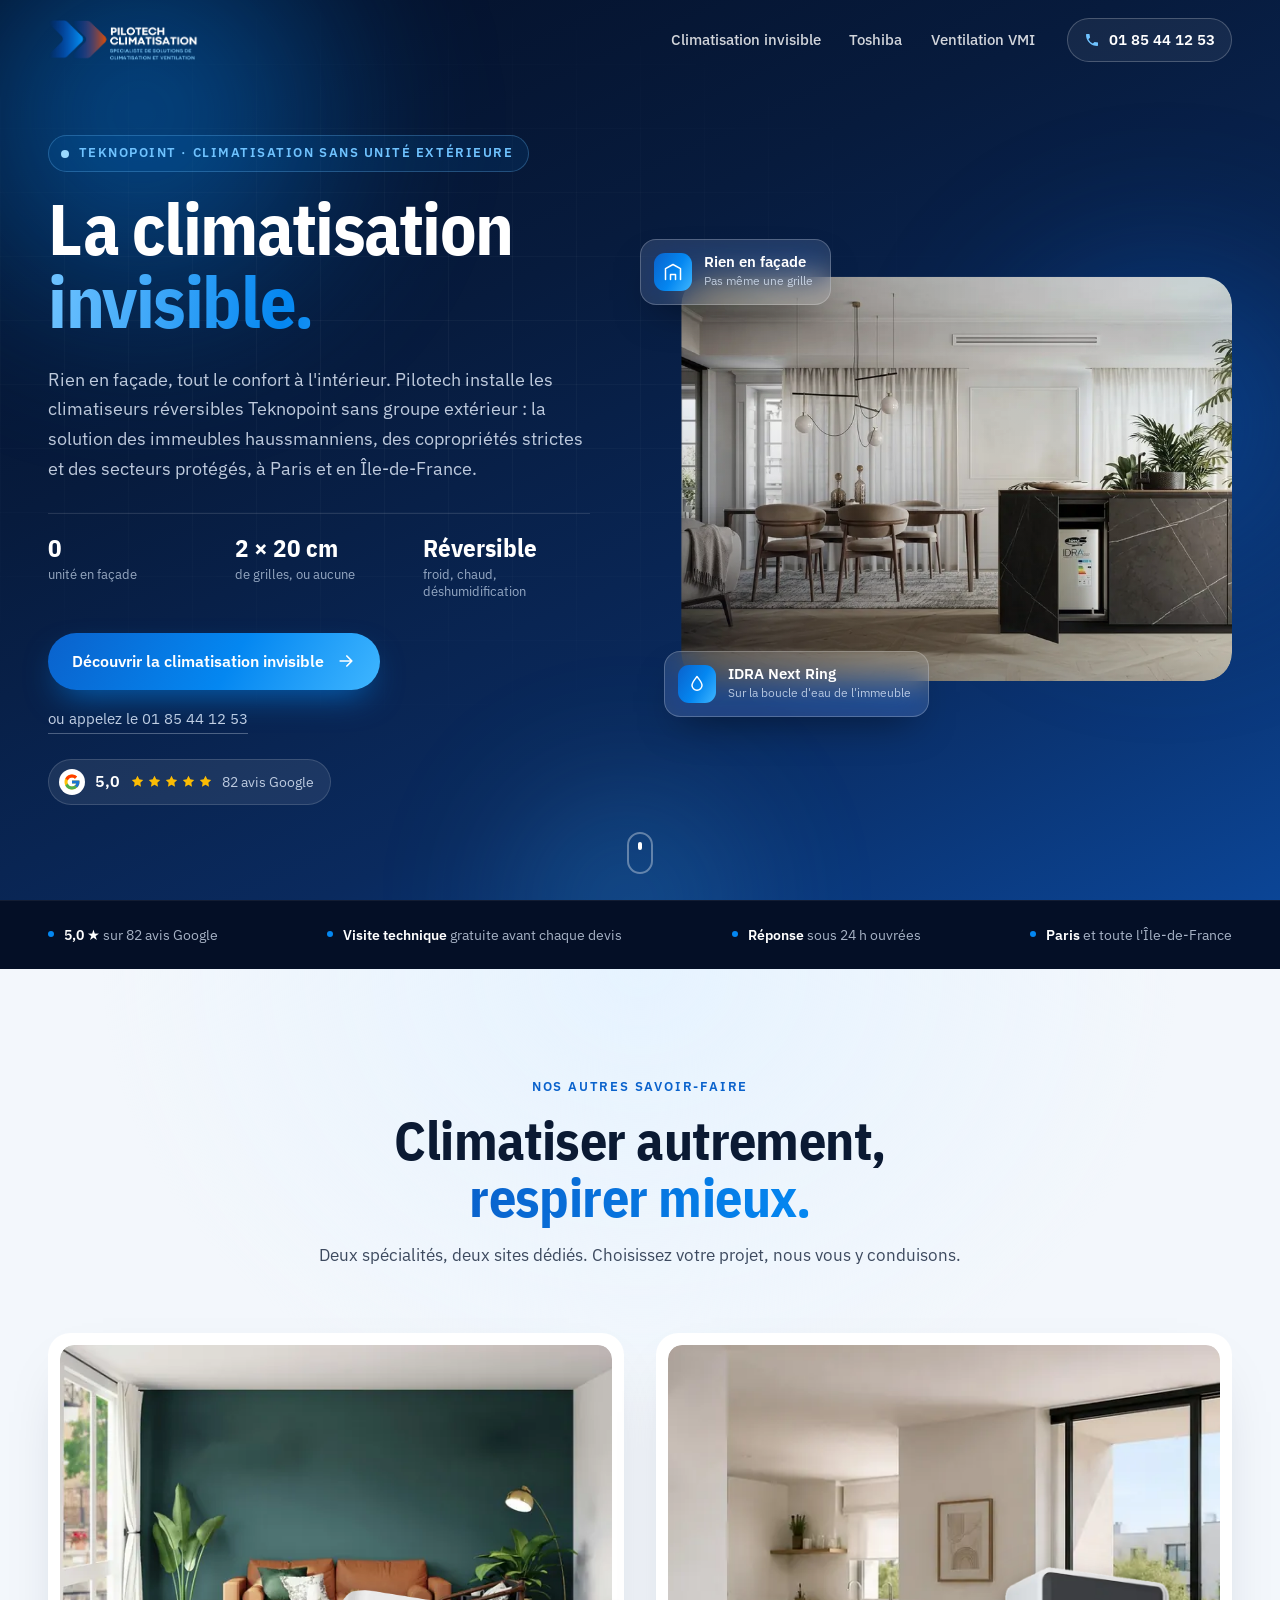
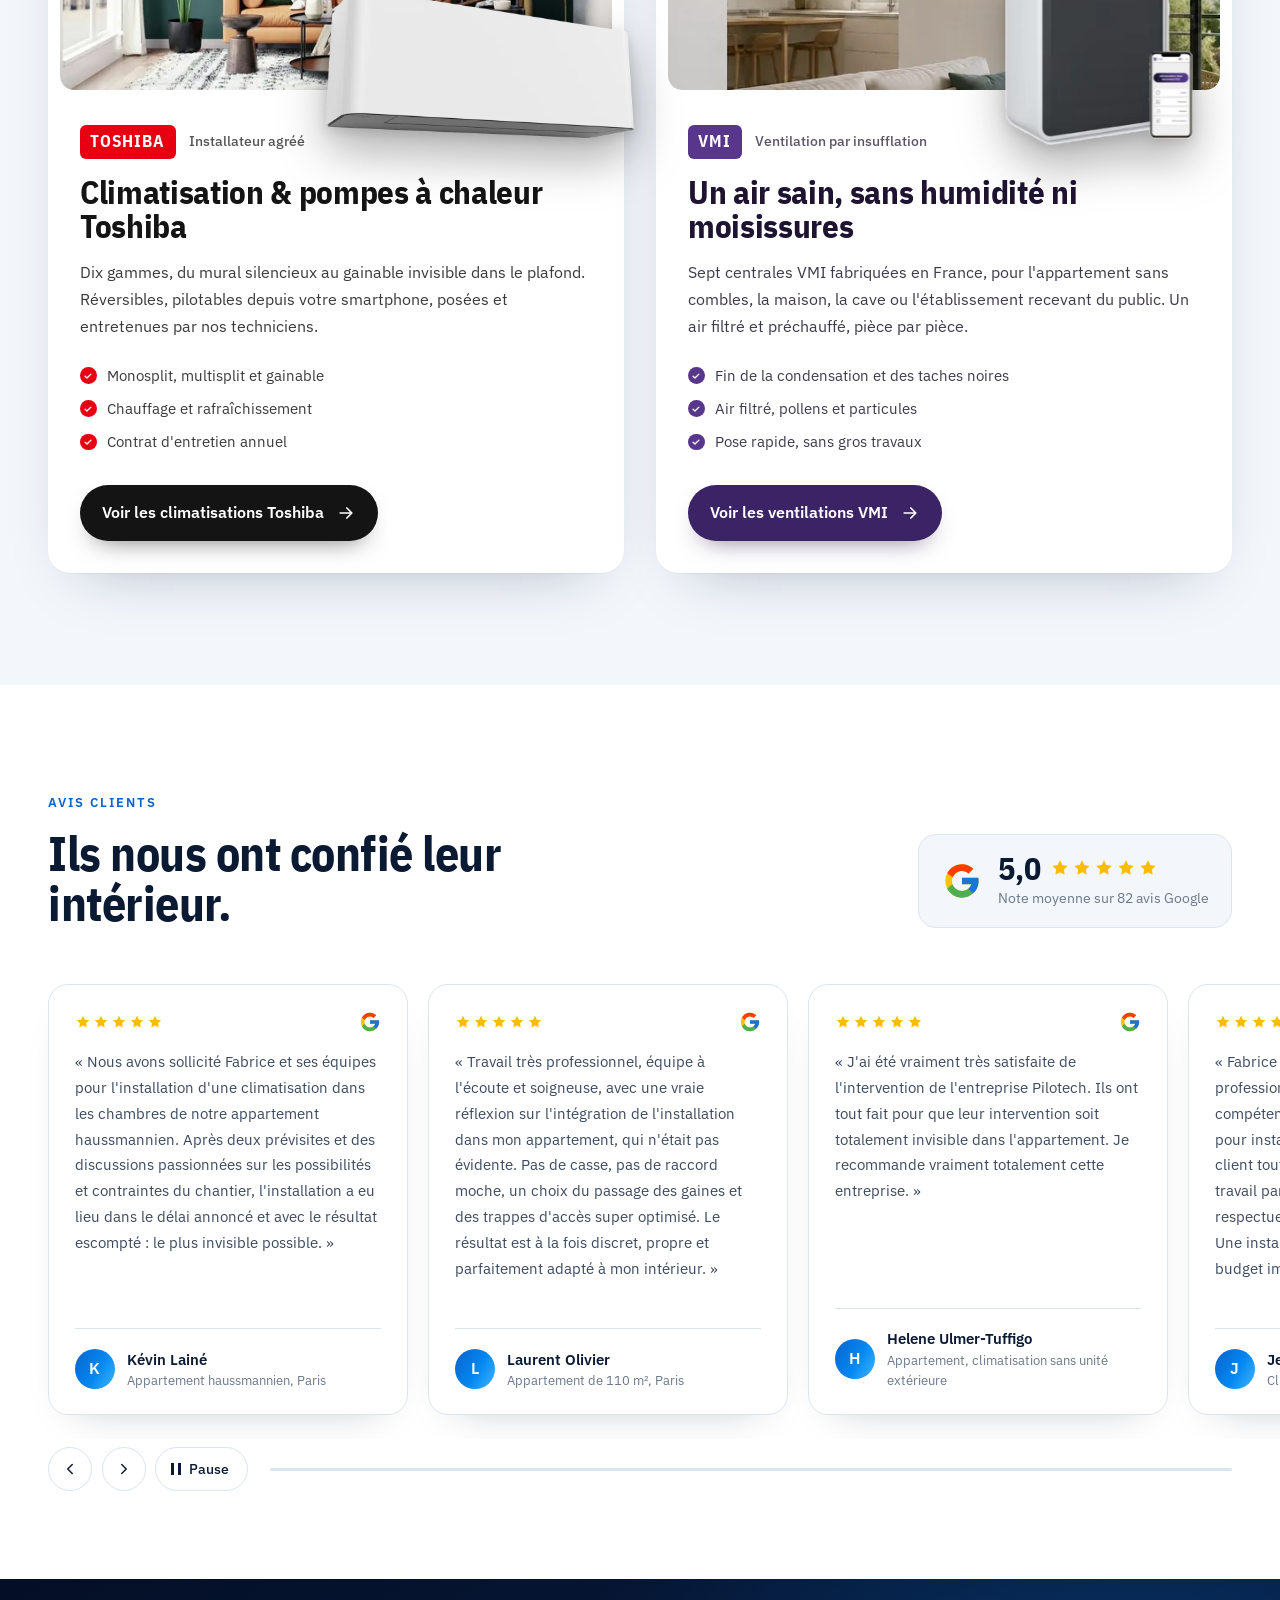
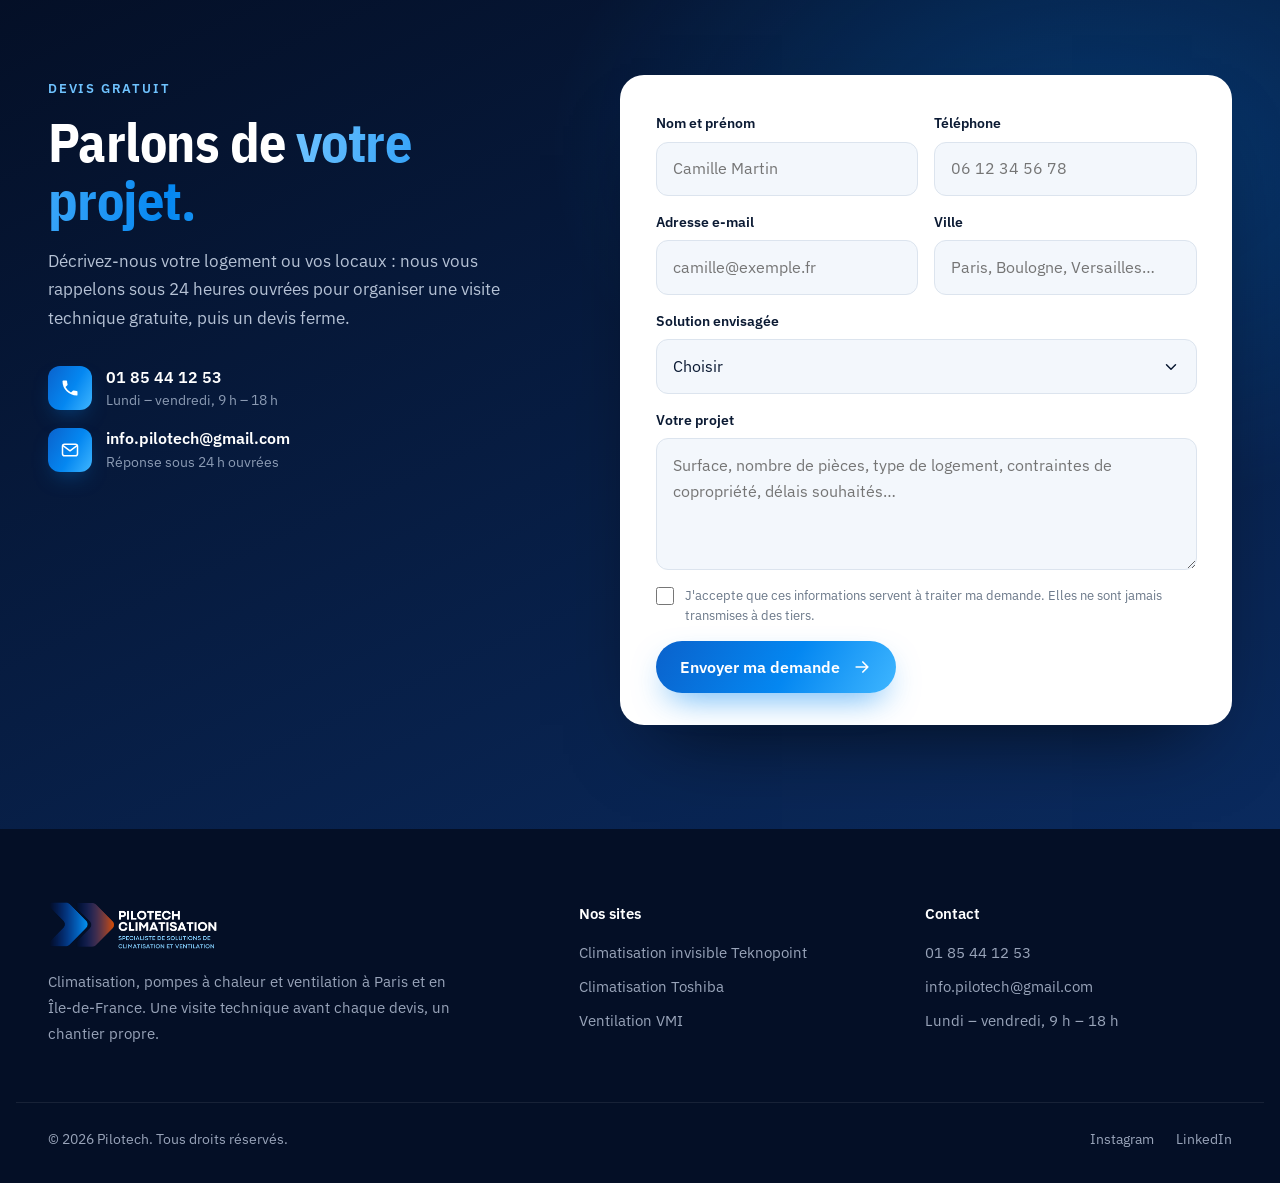
==== commit 96fd013d: "Formulaire de devis, correctif mobile Safari des cartes, point bleu clair - Cartes : cadre photo san" ====
--- a/index.html
+++ b/index.html
@@ -419,6 +419,75 @@
         </div>
       </div>
     </section>
+
+    <!-- ================= Formulaire de devis ================= -->
+    <section class="quote" id="devis" aria-labelledby="devis-title">
+      <div class="container quote-inner">
+        <div class="quote-copy" data-reveal>
+          <p class="kicker">Devis gratuit</p>
+          <h2 id="devis-title">Parlons de <span class="grad-text">votre projet.</span></h2>
+          <p>Décrivez-nous votre logement ou vos locaux : nous vous rappelons sous 24 heures ouvrées pour organiser une visite technique gratuite, puis un devis ferme.</p>
+          <ul class="quote-contact">
+            <li><a href="tel:+33185441253"><span class="qc-icon" aria-hidden="true"><svg viewBox="0 0 24 24"><path d="M6.6 10.8a15.1 15.1 0 0 0 6.6 6.6l2.2-2.2a1 1 0 0 1 1-.25 11.4 11.4 0 0 0 3.6.57 1 1 0 0 1 1 1V20a1 1 0 0 1-1 1A17 17 0 0 1 3 4a1 1 0 0 1 1-1h3.5a1 1 0 0 1 1 1c0 1.25.2 2.45.57 3.57a1 1 0 0 1-.25 1z"/></svg></span><span><strong>01 85 44 12 53</strong><small>Lundi – vendredi, 9 h – 18 h</small></span></a></li>
+            <li><a href="mailto:info.pilotech@gmail.com"><span class="qc-icon is-line" aria-hidden="true"><svg viewBox="0 0 24 24"><rect x="3" y="5" width="18" height="14" rx="2.5"/><path d="M4 7l8 6 8-6"/></svg></span><span><strong>info.pilotech@gmail.com</strong><small>Réponse sous 24 h ouvrées</small></span></a></li>
+          </ul>
+        </div>
+
+        <div class="quote-card" data-reveal data-quote>
+          <form class="quote-form" action="https://formsubmit.co/info.pilotech@gmail.com" method="POST" novalidate>
+            <input type="hidden" name="_subject" value="Demande de devis : portail pilotech.eu">
+            <input type="hidden" name="_template" value="table">
+            <input type="hidden" name="_captcha" value="false">
+            <input type="hidden" name="_next" value="https://www.pilotech.eu/merci.html" data-next-path="merci.html">
+            <input type="hidden" name="_autoresponse" value="Merci pour votre demande. L'équipe Pilotech vous recontacte sous 24 heures ouvrées.">
+            <input type="hidden" name="page" value="Portail pilotech.eu : formulaire de devis">
+            <input type="text" name="_honey" class="hp" tabindex="-1" autocomplete="off" aria-hidden="true">
+
+            <div class="quote-grid">
+              <label class="field">
+                <span>Nom et prénom</span>
+                <input name="nom" type="text" required autocomplete="name" placeholder="Camille Martin">
+              </label>
+              <label class="field">
+                <span>Téléphone</span>
+                <input name="telephone" type="tel" required autocomplete="tel" inputmode="tel" placeholder="06 12 34 56 78">
+              </label>
+              <label class="field">
+                <span>Adresse e-mail</span>
+                <input name="email" type="email" required autocomplete="email" inputmode="email" placeholder="camille@exemple.fr">
+              </label>
+              <label class="field">
+                <span>Ville</span>
+                <input name="ville" type="text" required autocomplete="address-level2" placeholder="Paris, Boulogne, Versailles…">
+              </label>
+            </div>
+            <label class="field">
+              <span>Solution envisagée</span>
+              <select name="solution" required>
+                <option value="" disabled selected>Choisir</option>
+                <option>Climatisation invisible Teknopoint (sans unité extérieure)</option>
+                <option>Climatisation ou pompe à chaleur Toshiba</option>
+                <option>Ventilation par insufflation VMI</option>
+                <option>Je ne sais pas encore, j'ai besoin de conseils</option>
+              </select>
+            </label>
+            <label class="field">
+              <span>Votre projet</span>
+              <textarea name="message" rows="4" required placeholder="Surface, nombre de pièces, type de logement, contraintes de copropriété, délais souhaités…"></textarea>
+            </label>
+            <label class="consent">
+              <input type="checkbox" name="consentement" value="oui" required>
+              <span>J'accepte que ces informations servent à traiter ma demande. Elles ne sont jamais transmises à des tiers.</span>
+            </label>
+            <p class="form-error" data-form-error hidden>Merci de remplir tous les champs, avec une adresse e-mail valide, et de cocher la case.</p>
+            <button type="submit" class="btn btn-tekno quote-submit">
+              <span data-submit-label>Envoyer ma demande</span>
+              <svg viewBox="0 0 24 24" aria-hidden="true"><path d="M5 12h14M13 6l6 6-6 6"/></svg>
+            </button>
+          </form>
+        </div>
+      </div>
+    </section>
   </main>
 
   <!-- Pied de page -->
--- a/assets/css/style.css
+++ b/assets/css/style.css
@@ -58,6 +58,10 @@
 *, *::before, *::after { box-sizing: border-box; }
 html { -webkit-text-size-adjust: 100%; scroll-behavior: smooth; }
 body { margin: 0; font-family: var(--font); font-size: 1rem; line-height: 1.6; color: var(--body); background: var(--paper); -webkit-font-smoothing: antialiased; overflow-x: hidden; }
+/* Aucun débordement horizontal, y compris sur Safari iOS (sinon la page se dézoome) */
+html, body { overflow-x: hidden; }
+@supports (overflow-x: clip) { html, body { overflow-x: clip; } }
+main, section, footer { max-width: 100%; }
 img, svg { display: block; max-width: 100%; }
 a { color: inherit; }
 h1, h2, h3 { font-family: var(--font-display); color: var(--ink); margin: 0; line-height: 1.05; letter-spacing: -0.01em; }
@@ -118,9 +122,9 @@
   background: linear-gradient(155deg, var(--tekno-950) 0%, var(--tekno-900) 35%, var(--tekno-800) 70%, var(--tekno-700) 100%); }
 .hero-bg { position: absolute; inset: 0; z-index: -1; pointer-events: none; }
 .orb { position: absolute; border-radius: 50%; filter: blur(70px); opacity: .55; will-change: transform; }
-.orb-1 { width: 46vw; height: 46vw; left: -12vw; top: -14vw; background: radial-gradient(circle, #0487F1, transparent 65%); animation: drift 18s ease-in-out infinite; }
-.orb-2 { width: 38vw; height: 38vw; right: -10vw; top: 20%; background: radial-gradient(circle, #0A62CC, transparent 65%); animation: drift 22s ease-in-out -6s infinite reverse; }
-.orb-3 { width: 28vw; height: 28vw; left: 35%; bottom: -16vw; background: radial-gradient(circle, #3FB6FF, transparent 65%); opacity: .3; animation: drift 26s ease-in-out -12s infinite; }
+.orb-1 { width: 46%; aspect-ratio: 1; left: -12%; top: -20%; background: radial-gradient(circle, #0487F1, transparent 65%); animation: drift 18s ease-in-out infinite; }
+.orb-2 { width: 38%; aspect-ratio: 1; right: -10%; top: 20%; background: radial-gradient(circle, #0A62CC, transparent 65%); animation: drift 22s ease-in-out -6s infinite reverse; }
+.orb-3 { width: 28%; aspect-ratio: 1; left: 35%; bottom: -20%; background: radial-gradient(circle, #3FB6FF, transparent 65%); opacity: .3; animation: drift 26s ease-in-out -12s infinite; }
 @keyframes drift { 0%, 100% { transform: translate3d(0, 0, 0) scale(1); } 33% { transform: translate3d(4vw, 3vw, 0) scale(1.08); } 66% { transform: translate3d(-3vw, 2vw, 0) scale(.95); } }
 .hero-grid { position: absolute; inset: 0; background-image: linear-gradient(rgba(255, 255, 255, .045) 1px, transparent 1px), linear-gradient(90deg, rgba(255, 255, 255, .045) 1px, transparent 1px); background-size: 64px 64px; -webkit-mask-image: radial-gradient(70% 60% at 30% 40%, #000, transparent 75%); mask-image: radial-gradient(70% 60% at 30% 40%, #000, transparent 75%); }
 
@@ -138,8 +142,8 @@
 }
 
 .eyebrow { display: inline-flex; align-items: center; gap: .6rem; font-size: .8rem; font-weight: 600; letter-spacing: .12em; text-transform: uppercase; color: var(--tekno-300); padding: .45rem .9rem .45rem .75rem; border: 1px solid rgba(111, 195, 255, .28); border-radius: 999px; background: rgba(4, 135, 241, .1); }
-.eyebrow .dot { width: 8px; height: 8px; border-radius: 50%; background: var(--tekno-500); box-shadow: 0 0 0 0 rgba(4, 135, 241, .7); animation: pulse 2.4s ease-out infinite; }
-@keyframes pulse { 0% { box-shadow: 0 0 0 0 rgba(4, 135, 241, .7); } 70%, 100% { box-shadow: 0 0 0 12px rgba(4, 135, 241, 0); } }
+.eyebrow .dot { width: 8px; height: 8px; border-radius: 50%; background: #9BD9FF; box-shadow: 0 0 0 0 rgba(155, 217, 255, .7); animation: pulse 2.4s ease-out infinite; }
+@keyframes pulse { 0% { box-shadow: 0 0 0 0 rgba(155, 217, 255, .7); } 70%, 100% { box-shadow: 0 0 0 12px rgba(155, 217, 255, 0); } }
 
 .hero-title { margin-top: 1.4rem; color: #fff; font-weight: 700; font-size: clamp(2.9rem, 5.6vw, 5.4rem); line-height: .95; letter-spacing: -0.02em; }
 .hero-title .line { display: block; overflow: hidden; padding-bottom: .08em; }
@@ -218,13 +222,13 @@
 .section-head h2 .grad-text { background-image: linear-gradient(100deg, #0A62CC 0%, #0487F1 50%, #0A62CC 100%); }
 .section-head p:last-child { margin-top: 1rem; font-size: 1.08rem; color: var(--body); }
 
-.cards { display: grid; gap: 2.5rem; }
+.cards { display: grid; grid-template-columns: minmax(0, 1fr); gap: 2.5rem; }
 @media (min-width: 900px) { .cards { grid-template-columns: repeat(2, minmax(0, 1fr)); gap: 2rem; } }
 
-.card { --accent: var(--tekno-500); position: relative; display: flex; flex-direction: column; border-radius: var(--radius); background: var(--paper); box-shadow: 0 1px 0 rgba(11, 26, 51, .04), 0 24px 60px -34px rgba(11, 26, 51, .35); transform-style: preserve-3d; transition: transform .6s var(--ease-out), box-shadow .6s ease; will-change: transform; }
+.card { --accent: var(--tekno-500); position: relative; display: flex; flex-direction: column; border-radius: var(--radius); min-width: 0; background: var(--paper); box-shadow: 0 1px 0 rgba(11, 26, 51, .04), 0 24px 60px -34px rgba(11, 26, 51, .35); transition: transform .6s var(--ease-out), box-shadow .6s ease; }
 .card:hover { box-shadow: 0 1px 0 rgba(11, 26, 51, .04), 0 40px 80px -36px rgba(11, 26, 51, .45); }
-.card-media { position: relative; margin: .75rem .75rem 0; border-radius: calc(var(--radius) - 8px); aspect-ratio: 16 / 10; }
-.card-room { width: 100%; height: 100%; object-fit: cover; border-radius: inherit; transition: transform 1.2s var(--ease-out), filter .6s ease; }
+.card-media { position: relative; flex: none; min-width: 0; min-height: 0; height: 0; padding-bottom: calc((100% - 1.5rem) * .625); margin: .75rem .75rem 0; border-radius: calc(var(--radius) - 8px); }
+.card-room { position: absolute; inset: 0; width: 100%; height: 100%; max-width: none; object-fit: cover; border-radius: inherit; transition: transform 1.2s var(--ease-out), filter .6s ease; }
 .card-media > .card-room { clip-path: inset(0 round calc(var(--radius) - 8px)); }
 .card:hover .card-room { transform: scale(1.04); }
 .card-product { position: absolute; z-index: 2; height: auto; filter: drop-shadow(0 22px 24px rgba(0, 0, 0, .28)) drop-shadow(0 4px 6px rgba(0, 0, 0, .15)); transition: transform .9s var(--ease-out); will-change: transform; }
@@ -346,10 +350,10 @@
 .rating-score .stars svg { width: 20px; height: 20px; }
 .rating-count { margin-top: .25rem; font-size: .85rem; color: var(--muted); }
 
-.reviews-track { list-style: none; margin: 0; padding: .5rem max(1.25rem, calc((100vw - 78rem) / 2 + 2rem)) 1.5rem; display: flex; gap: 1.25rem; overflow-x: auto; scroll-snap-type: x mandatory; scroll-padding-inline: max(1.25rem, calc((100vw - 78rem) / 2 + 2rem)); scrollbar-width: none; -webkit-overflow-scrolling: touch; overscroll-behavior-x: contain; }
+.reviews-track { position: relative; list-style: none; margin: 0; padding: .5rem max(1.25rem, calc((100% - 78rem) / 2 + 2rem)) 1.5rem; display: flex; gap: 1.25rem; overflow-x: auto; scroll-snap-type: x mandatory; scroll-padding-inline: max(1.25rem, calc((100% - 78rem) / 2 + 2rem)); scrollbar-width: none; -webkit-overflow-scrolling: touch; overscroll-behavior-x: contain; }
 .reviews-track::-webkit-scrollbar { display: none; }
 .reviews-track:focus-visible { outline-offset: -3px; }
-.review { flex: 0 0 min(84vw, 360px); scroll-snap-align: start; }
+.review { flex: 0 0 auto; width: min(calc(100vw - 4rem), 360px); min-width: 0; scroll-snap-align: start; }
 .review figure { height: 100%; margin: 0; display: flex; flex-direction: column; padding: 1.6rem 1.6rem 1.4rem; border-radius: 20px; background: var(--paper); border: 1px solid var(--line); box-shadow: 0 18px 40px -30px rgba(11, 26, 51, .35); transition: transform .5s var(--ease-out), box-shadow .5s ease, border-color .4s ease; }
 .review figure:hover { transform: translateY(-4px); border-color: rgba(4, 135, 241, .35); box-shadow: 0 26px 50px -30px rgba(11, 26, 51, .45); }
 .review-top { display: flex; align-items: center; justify-content: space-between; }
@@ -436,3 +440,36 @@
 .thanks h1 { color: #fff; font-size: clamp(2rem, 6vw, 2.8rem); }
 .thanks a:not(.btn) { color: #fff; }
 .thanks .btn { margin-top: 1rem; }
+
+/* ==========================================================================
+   Formulaire de devis (sous les avis)
+   ========================================================================== */
+.quote { position: relative; overflow: hidden; padding: 6rem 0 6.5rem; background: radial-gradient(60% 60% at 85% 20%, rgba(4, 135, 241, .25), transparent 70%), linear-gradient(155deg, var(--tekno-950), var(--tekno-800)); color: rgba(225, 236, 252, .8); }
+.quote-inner { display: grid; gap: 3rem; align-items: start; }
+@media (min-width: 960px) { .quote-inner { grid-template-columns: minmax(0, .9fr) minmax(0, 1.1fr); gap: 4.5rem; } }
+.quote .kicker { color: var(--tekno-300); }
+.quote-copy h2 { margin-top: .8rem; color: #fff; font-size: clamp(2.2rem, 4.4vw, 3.4rem); font-weight: 700; }
+.quote-copy > p:not(.kicker) { margin-top: 1.2rem; font-size: 1.05rem; line-height: 1.7; max-width: 30rem; }
+.quote-contact { list-style: none; margin: 2rem 0 0; padding: 0; display: grid; gap: .9rem; }
+.quote-contact a { display: flex; align-items: center; gap: .9rem; text-decoration: none; color: inherit; }
+.quote-contact strong { display: block; color: #fff; font-weight: 600; }
+.quote-contact small { display: block; font-size: .85rem; color: rgba(210, 225, 245, .65); }
+.qc-icon { display: grid; place-items: center; width: 44px; height: 44px; border-radius: 12px; flex: none; background: var(--tekno-gradient); box-shadow: 0 10px 24px -12px rgba(4, 135, 241, .8); }
+.qc-icon svg { width: 20px; height: 20px; fill: #fff; }
+.qc-icon.is-line svg { fill: none; stroke: #fff; stroke-width: 1.8; stroke-linecap: round; stroke-linejoin: round; }
+
+.quote-card { min-width: 0; padding: 2rem 1.4rem 1.6rem; border-radius: 24px; background: var(--paper); color: var(--body); box-shadow: 0 40px 80px -40px rgba(0, 0, 0, .7); }
+@media (min-width: 600px) { .quote-card { padding: 2.4rem 2.2rem 2rem; } }
+.quote-form { display: grid; gap: 1rem; }
+.quote-grid { display: grid; gap: 1rem; }
+@media (min-width: 600px) { .quote-grid { grid-template-columns: repeat(2, minmax(0, 1fr)); } }
+.field select { width: 100%; font: inherit; font-size: 16px; color: var(--ink); padding: .85rem 2.6rem .85rem 1rem; border-radius: 12px; border: 1px solid var(--line); -webkit-appearance: none; appearance: none; background: var(--mist) url("data:image/svg+xml,%3Csvg xmlns='http://www.w3.org/2000/svg' viewBox='0 0 24 24' fill='none' stroke='%230B1A33' stroke-width='2' stroke-linecap='round' stroke-linejoin='round'%3E%3Cpath d='M6 9l6 6 6-6'/%3E%3C/svg%3E") right 1rem center / 18px no-repeat; transition: border-color .2s ease, box-shadow .2s ease; }
+.field select:focus { outline: none; border-color: var(--tekno-500); box-shadow: 0 0 0 4px rgba(4, 135, 241, .15); }
+.field select.is-invalid { border-color: #D93025; }
+.consent { display: flex; align-items: flex-start; gap: .7rem; font-size: .82rem; line-height: 1.5; color: var(--muted); cursor: pointer; }
+.consent input { width: 18px; height: 18px; margin: .1rem 0 0; flex: none; accent-color: var(--tekno-600); }
+.consent input.is-invalid { outline: 2px solid #D93025; outline-offset: 2px; }
+.quote-submit { justify-content: center; width: 100%; border: 0; cursor: pointer; font-family: inherit; }
+.quote-submit[disabled] { opacity: .7; cursor: progress; }
+@media (min-width: 600px) { .quote-submit { width: auto; justify-self: start; } }
+.quote-card .contact-done h2 { color: var(--ink); }
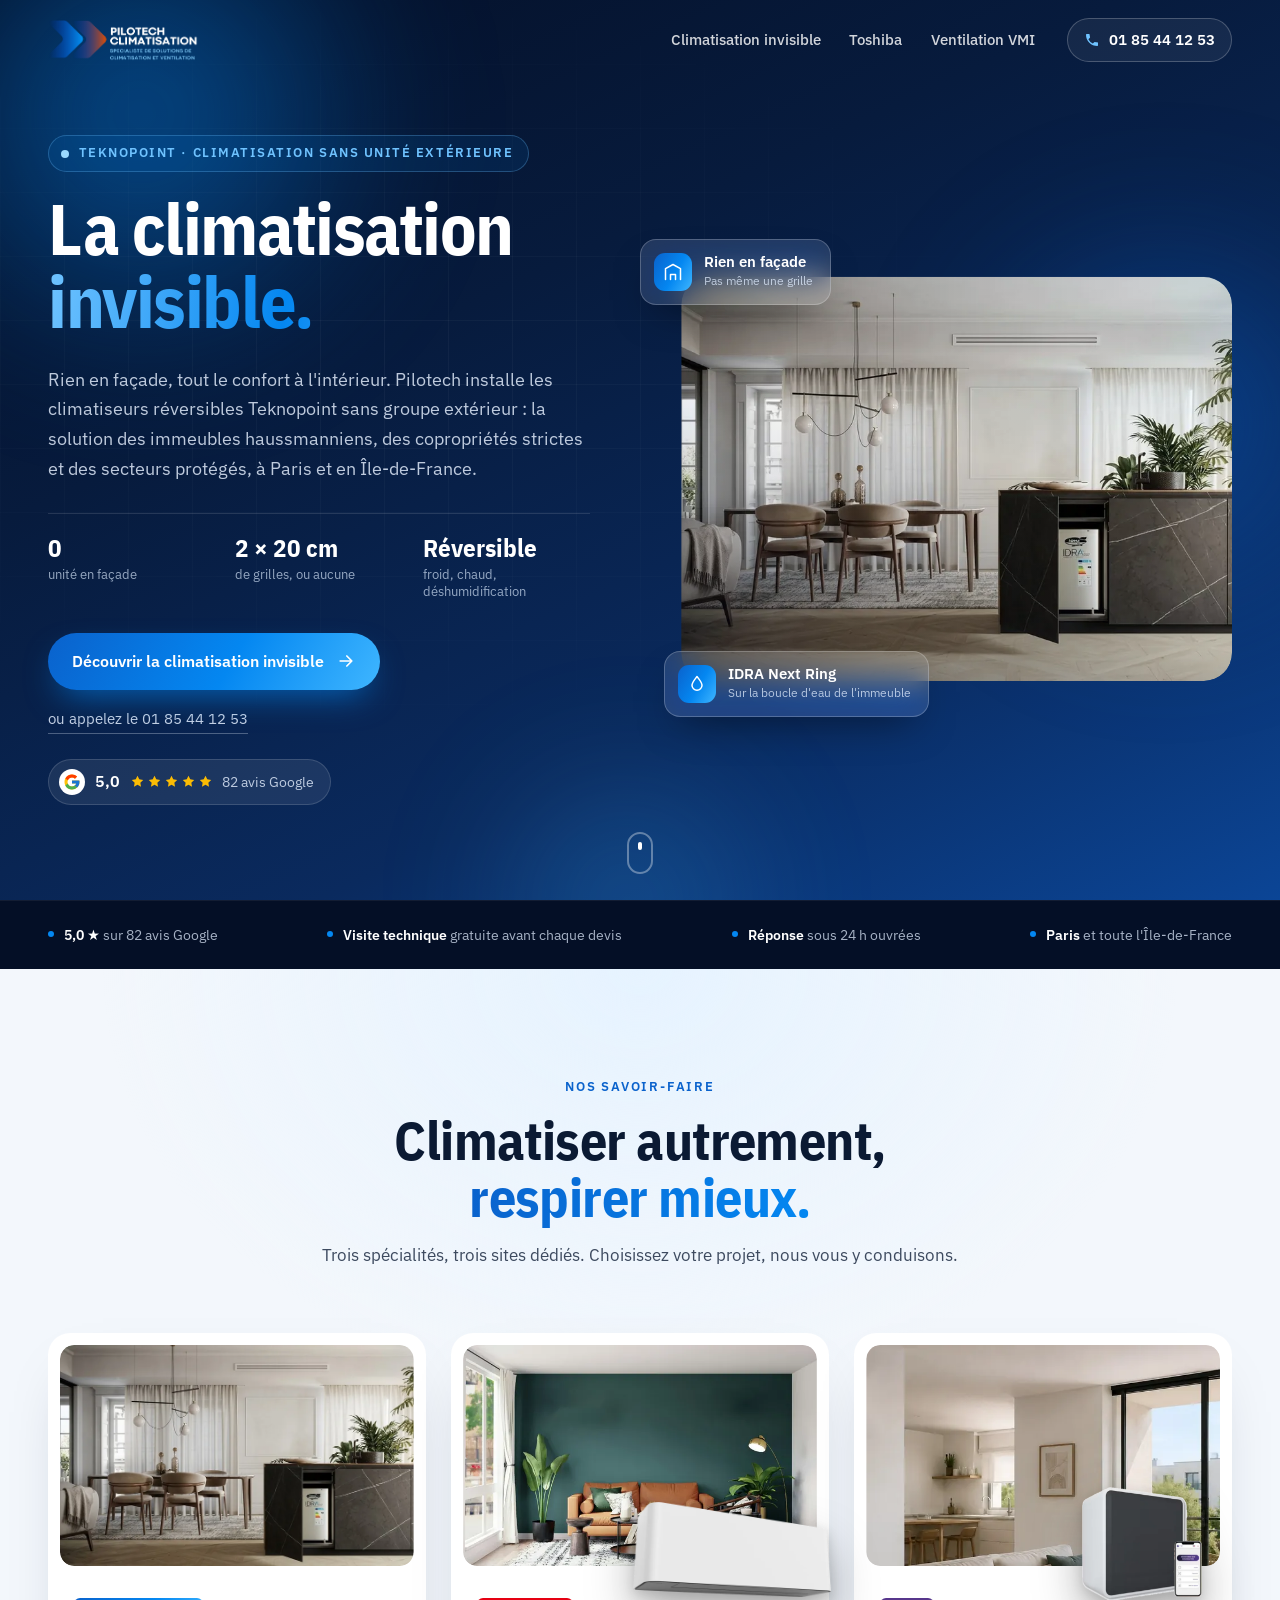
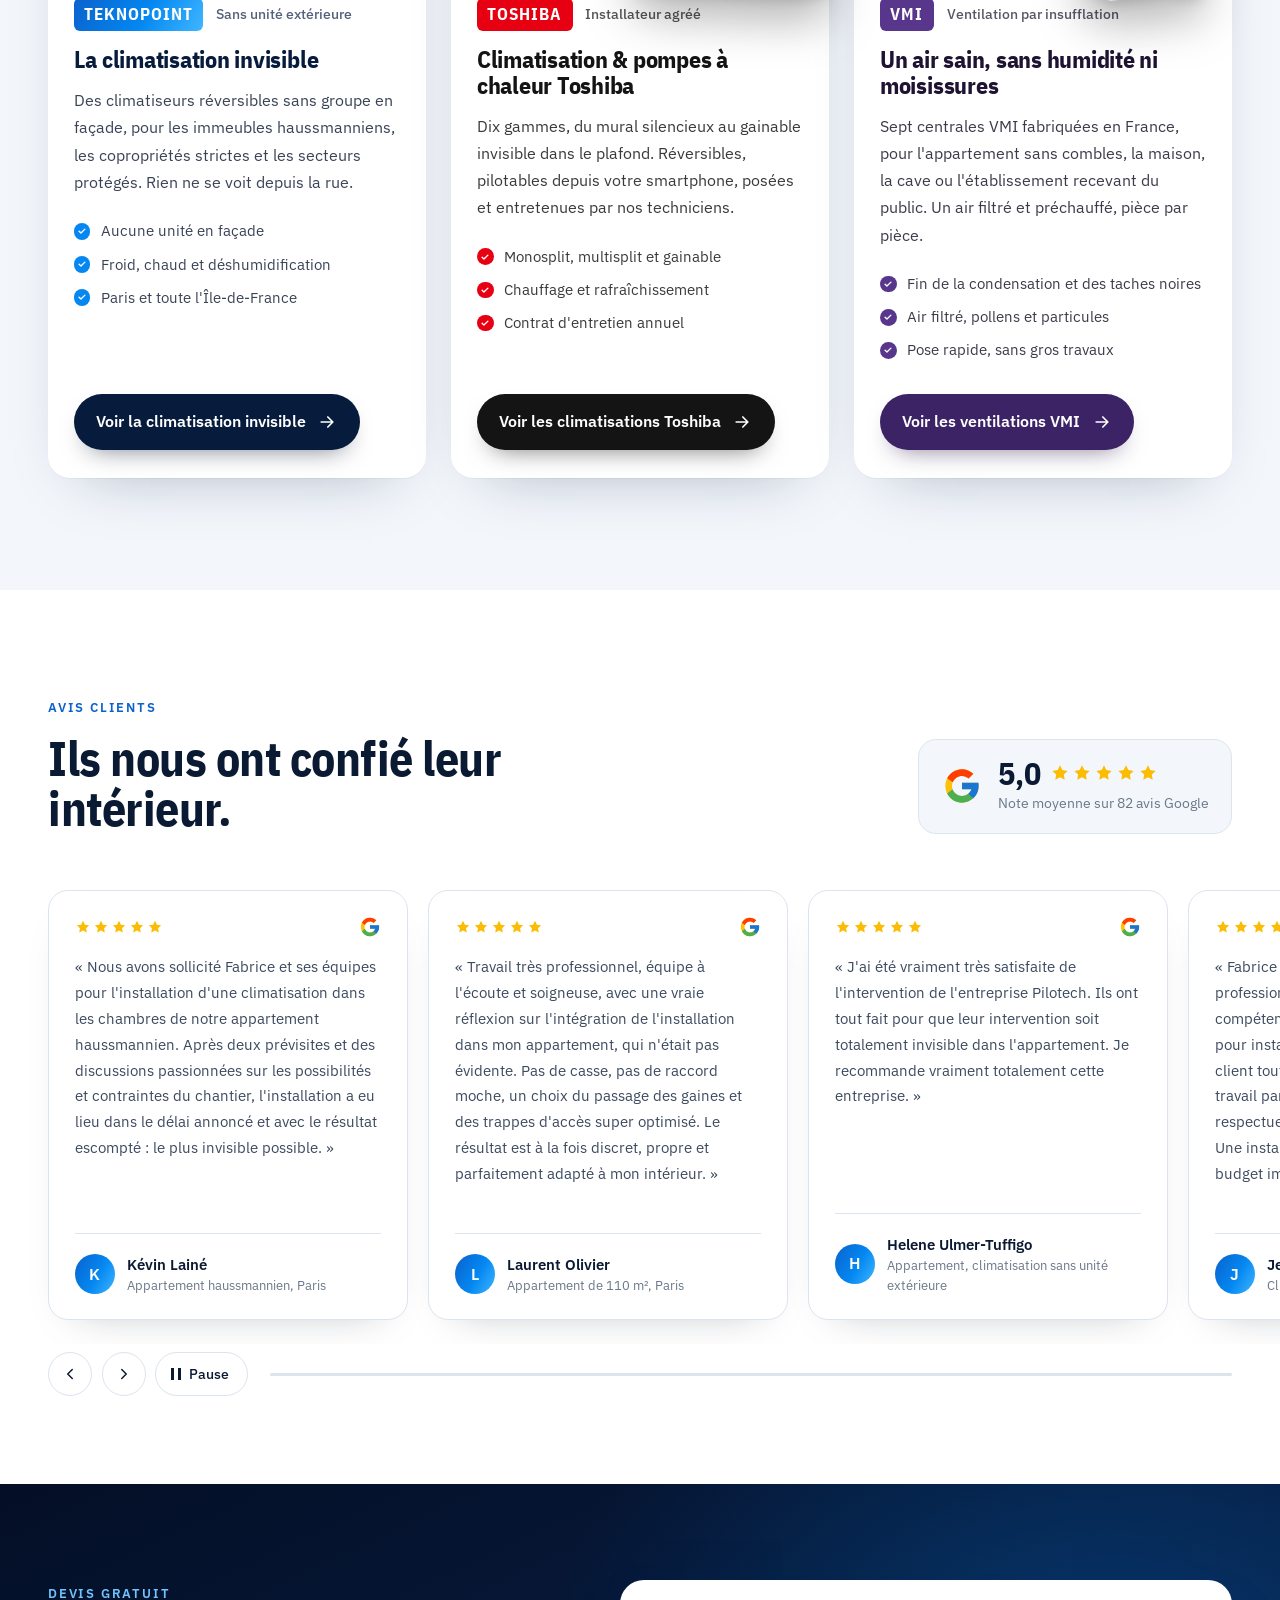
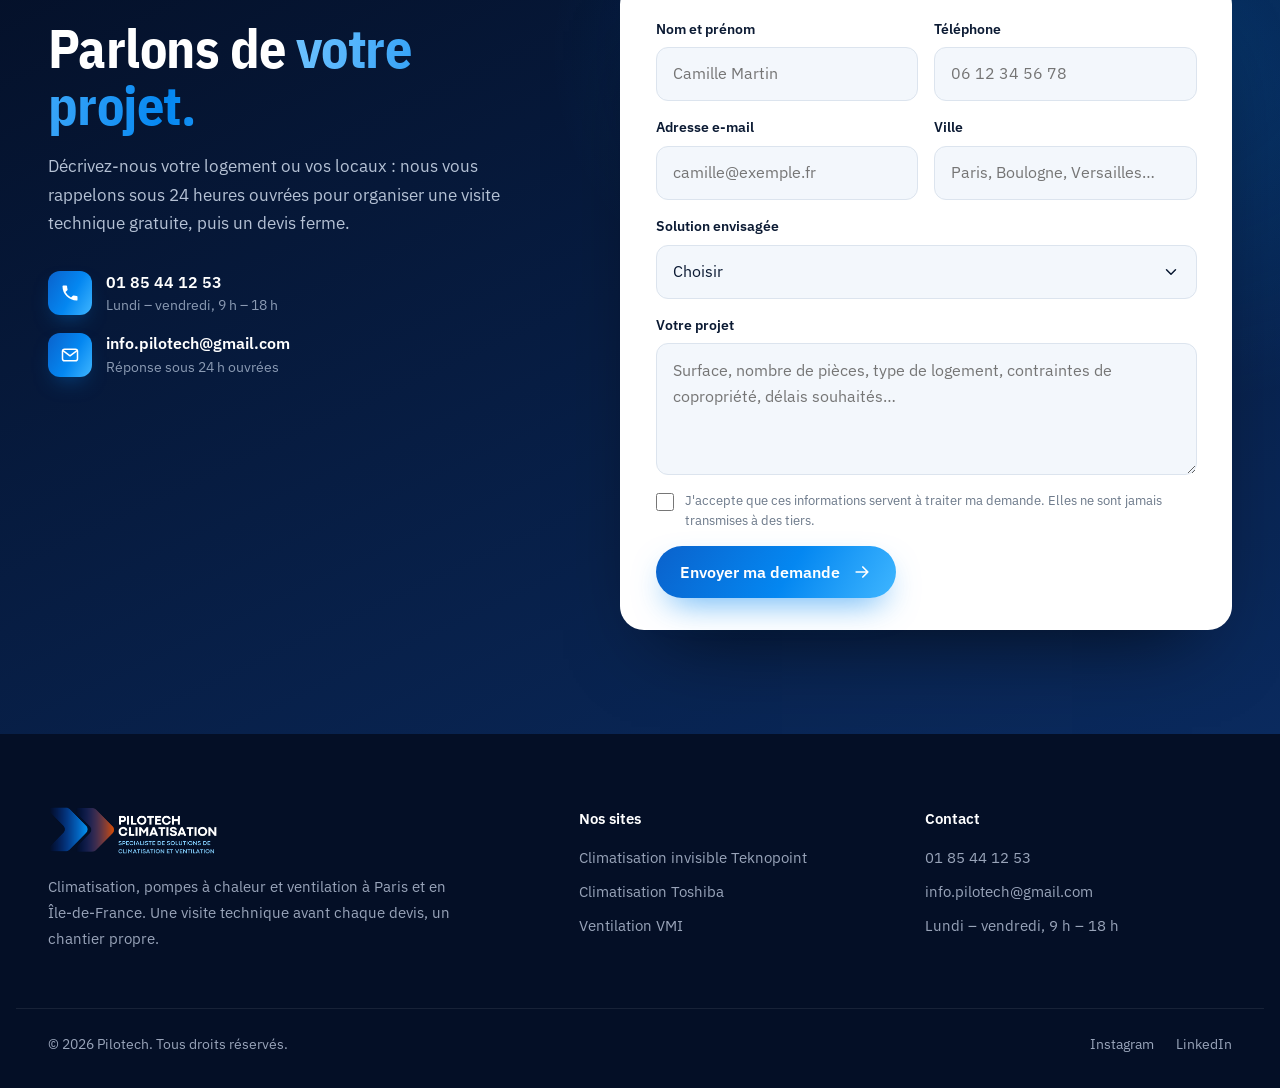
==== commit 5a408435: "Ajoute une carte Climatisation invisible (Teknopoint) en premier dans la section solutions Co-Author" ====
--- a/index.html
+++ b/index.html
@@ -104,7 +104,7 @@
           "@type": "OfferCatalog",
           "name": "Solutions Pilotech",
           "itemListElement": [
-            { "@type": "Offer", "itemOffered": { "@type": "Service", "name": "Climatisation sans unité extérieure Teknopoint", "serviceType": "Installation de climatisation", "url": "https://www.pilotech.eu/", "areaServed": "Île-de-France" } },
+            { "@type": "Offer", "itemOffered": { "@type": "Service", "name": "Climatisation sans unité extérieure Teknopoint", "serviceType": "Installation de climatisation", "url": "https://pilotechclimatisation.com/", "areaServed": "Île-de-France" } },
             { "@type": "Offer", "itemOffered": { "@type": "Service", "name": "Climatisation et pompes à chaleur Toshiba", "serviceType": "Installation de climatisation", "url": "https://pilotech-toshiba.com/", "areaServed": "Île-de-France" } },
             { "@type": "Offer", "itemOffered": { "@type": "Service", "name": "Ventilation par insufflation VMI", "serviceType": "Installation de ventilation", "url": "https://pilotech-vmi.fr/", "areaServed": "Île-de-France" } }
           ]
@@ -132,7 +132,7 @@
         "@type": "ItemList",
         "name": "Les trois solutions Pilotech",
         "itemListElement": [
-          { "@type": "SiteNavigationElement", "position": 1, "name": "Climatisation invisible Teknopoint", "url": "https://www.pilotech.eu/" },
+          { "@type": "SiteNavigationElement", "position": 1, "name": "Climatisation invisible Teknopoint", "url": "https://pilotechclimatisation.com/" },
           { "@type": "SiteNavigationElement", "position": 2, "name": "Climatisation Toshiba", "url": "https://pilotech-toshiba.com/" },
           { "@type": "SiteNavigationElement", "position": 3, "name": "Ventilation VMI", "url": "https://pilotech-vmi.fr/" }
         ]
@@ -159,7 +159,7 @@
         <img src="assets/img/pilotech-logo-light.png" alt="Pilotech Climatisation" width="674" height="192">
       </a>
       <nav class="header-nav" aria-label="Nos trois sites">
-        <a href="https://www.pilotech.eu/">Climatisation invisible</a>
+        <a href="https://pilotechclimatisation.com/">Climatisation invisible</a>
         <a href="https://pilotech-toshiba.com/">Toshiba</a>
         <a href="https://pilotech-vmi.fr/">Ventilation VMI</a>
       </nav>
@@ -172,7 +172,7 @@
 
   <main id="contenu">
     <!-- ================= HERO : climatisation invisible Teknopoint ================= -->
-    <section class="hero" aria-labelledby="hero-title">
+    <section class="hero" aria-labelledby="hero-title" data-hero-href="https://pilotechclimatisation.com/">
       <div class="hero-bg" aria-hidden="true">
         <span class="orb orb-1"></span><span class="orb orb-2"></span><span class="orb orb-3"></span>
         <span class="hero-grid"></span>
@@ -194,7 +194,7 @@
           </ul>
 
           <div class="hero-cta" data-hero>
-            <a class="btn btn-tekno" href="https://www.pilotech.eu/">
+            <a class="btn btn-tekno" href="https://pilotechclimatisation.com/">
               <span>Découvrir la climatisation invisible</span>
               <svg viewBox="0 0 24 24" aria-hidden="true"><path d="M5 12h14M13 6l6 6-6 6"/></svg>
             </a>
@@ -237,7 +237,7 @@
         </div>
       </div>
 
-      <a href="#solutions" class="scroll-cue" aria-label="Voir nos autres solutions"><span></span></a>
+      <a href="#solutions" class="scroll-cue" aria-label="Voir nos solutions"><span></span></a>
     </section>
 
     <!-- ================= Bandeau confiance ================= -->
@@ -250,20 +250,42 @@
       </div>
     </section>
 
-    <!-- ================= Deux autres solutions ================= -->
+    <!-- ================= Nos trois solutions ================= -->
     <section class="solutions" id="solutions" aria-labelledby="solutions-title">
       <div class="container">
         <header class="section-head" data-reveal>
-          <p class="kicker">Nos autres savoir-faire</p>
+          <p class="kicker">Nos savoir-faire</p>
           <h2 id="solutions-title">Climatiser autrement, <span class="grad-text">respirer mieux.</span></h2>
-          <p>Deux spécialités, deux sites dédiés. Choisissez votre projet, nous vous y conduisons.</p>
+          <p>Trois spécialités, trois sites dédiés. Choisissez votre projet, nous vous y conduisons.</p>
         </header>
 
         <div class="cards">
+          <!-- Teknopoint : climatisation invisible -->
+          <article class="card card-tekno" data-reveal data-tilt>
+            <div class="card-media">
+              <img class="card-room" src="assets/img/sejour-idra-1198.webp" srcset="assets/img/sejour-idra-800.webp 800w, assets/img/sejour-idra-1198.webp 1198w" sizes="(min-width: 1080px) 30vw, 100vw" width="1198" height="880" alt="Séjour haussmannien climatisé sans unité extérieure, grille de diffusion discrète au plafond" loading="lazy" decoding="async">
+              <img class="card-product" src="https://images.squarespace-cdn.com/content/v1/6795159239530112bc66aee2/446c0d17-1949-4594-b207-e0d2a4750941/IDRA+teknopont+6+pilotech+%282%29.png?format=750w" alt="Climatiseur Teknopoint IDRA Next Ring sans unité extérieure" loading="lazy" decoding="async" onerror="this.remove()">
+            </div>
+            <div class="card-body">
+              <p class="brand-tag"><span class="brand-mark">TEKNOPOINT</span><span>Sans unité extérieure</span></p>
+              <h3>La climatisation invisible</h3>
+              <p>Des climatiseurs réversibles sans groupe en façade, pour les immeubles haussmanniens, les copropriétés strictes et les secteurs protégés. Rien ne se voit depuis la rue.</p>
+              <ul class="card-points">
+                <li>Aucune unité en façade</li>
+                <li>Froid, chaud et déshumidification</li>
+                <li>Paris et toute l'Île-de-France</li>
+              </ul>
+              <a class="card-link" href="https://pilotechclimatisation.com/">
+                <span>Voir la climatisation invisible</span>
+                <svg viewBox="0 0 24 24" aria-hidden="true"><path d="M5 12h14M13 6l6 6-6 6"/></svg>
+              </a>
+            </div>
+          </article>
+
           <!-- Toshiba -->
           <article class="card card-toshiba" data-reveal data-tilt>
             <div class="card-media">
-              <img class="card-room" src="assets/img/salon-toshiba-1200.webp" srcset="assets/img/salon-toshiba-700.webp 700w, assets/img/salon-toshiba-1200.webp 1200w" sizes="(min-width: 900px) 45vw, 100vw" width="1200" height="670" alt="Salon au mur vert sapin avec canapé en cuir et grandes fenêtres" loading="lazy" decoding="async">
+              <img class="card-room" src="assets/img/salon-toshiba-1200.webp" srcset="assets/img/salon-toshiba-700.webp 700w, assets/img/salon-toshiba-1200.webp 1200w" sizes="(min-width: 1080px) 30vw, 100vw" width="1200" height="670" alt="Salon au mur vert sapin avec canapé en cuir et grandes fenêtres" loading="lazy" decoding="async">
               <img class="card-product" src="assets/img/toshiba-shorai-curve.webp" width="900" height="432" alt="Unité murale Toshiba Shorai Curve blanche" loading="lazy" decoding="async">
             </div>
             <div class="card-body">
@@ -285,7 +307,7 @@
           <!-- VMI -->
           <article class="card card-vmi" data-reveal data-tilt>
             <div class="card-media">
-              <img class="card-room" src="assets/img/sejour-vmi-1200.webp" srcset="assets/img/sejour-vmi-700.webp 700w, assets/img/sejour-vmi-1200.webp 1200w" sizes="(min-width: 900px) 45vw, 100vw" width="1200" height="615" alt="Séjour lumineux ouvert sur une cuisine et une terrasse" loading="lazy" decoding="async">
+              <img class="card-room" src="assets/img/sejour-vmi-1200.webp" srcset="assets/img/sejour-vmi-700.webp 700w, assets/img/sejour-vmi-1200.webp 1200w" sizes="(min-width: 1080px) 30vw, 100vw" width="1200" height="615" alt="Séjour lumineux ouvert sur une cuisine et une terrasse" loading="lazy" decoding="async">
               <img class="card-product" src="assets/img/vmi-urban-2.webp" width="430" height="408" alt="Centrale de ventilation par insufflation VMI Urban 2" loading="lazy" decoding="async">
             </div>
             <div class="card-body">
@@ -499,7 +521,7 @@
       </div>
       <nav class="footer-col" aria-label="Nos sites">
         <p class="footer-title">Nos sites</p>
-        <a href="https://www.pilotech.eu/">Climatisation invisible Teknopoint</a>
+        <a href="https://pilotechclimatisation.com/">Climatisation invisible Teknopoint</a>
         <a href="https://pilotech-toshiba.com/">Climatisation Toshiba</a>
         <a href="https://pilotech-vmi.fr/">Ventilation VMI</a>
       </nav>
--- a/assets/css/style.css
+++ b/assets/css/style.css
@@ -120,6 +120,7 @@
    ========================================================================== */
 .hero { position: relative; isolation: isolate; overflow: hidden; color: #fff; min-height: 100vh; min-height: 100svh; display: flex; align-items: center; padding: 7rem 0 4.5rem;
   background: linear-gradient(155deg, var(--tekno-950) 0%, var(--tekno-900) 35%, var(--tekno-800) 70%, var(--tekno-700) 100%); }
+.hero[data-hero-href] { cursor: pointer; }
 .hero-bg { position: absolute; inset: 0; z-index: -1; pointer-events: none; }
 .orb { position: absolute; border-radius: 50%; filter: blur(70px); opacity: .55; will-change: transform; }
 .orb-1 { width: 46%; aspect-ratio: 1; left: -12%; top: -20%; background: radial-gradient(circle, #0487F1, transparent 65%); animation: drift 18s ease-in-out infinite; }
@@ -213,7 +214,7 @@
 @media (min-width: 900px) { .trust-inner { grid-template-columns: repeat(4, auto); justify-content: space-between; } }
 
 /* ==========================================================================
-   Deux autres solutions
+   Nos trois solutions (cartes)
    ========================================================================== */
 .solutions { position: relative; padding: 6.5rem 0 7rem; background: radial-gradient(60% 50% at 50% 0%, var(--tekno-100), transparent 70%), var(--mist); }
 .section-head { max-width: 52rem; margin: 0 auto 4rem; text-align: center; }
@@ -222,8 +223,12 @@
 .section-head h2 .grad-text { background-image: linear-gradient(100deg, #0A62CC 0%, #0487F1 50%, #0A62CC 100%); }
 .section-head p:last-child { margin-top: 1rem; font-size: 1.08rem; color: var(--body); }
 
-.cards { display: grid; grid-template-columns: minmax(0, 1fr); gap: 2.5rem; }
-@media (min-width: 900px) { .cards { grid-template-columns: repeat(2, minmax(0, 1fr)); gap: 2rem; } }
+.cards { display: grid; grid-template-columns: minmax(0, 1fr); gap: 2.5rem; max-width: 40rem; margin: 0 auto; }
+@media (min-width: 1080px) {
+  .cards { grid-template-columns: repeat(3, minmax(0, 1fr)); gap: 1.6rem; max-width: none; }
+  .cards .card-body { padding: 2rem 1.6rem 1.8rem; }
+  .cards .card-body h3 { font-size: clamp(1.45rem, 1.9vw, 1.8rem); }
+}
 
 .card { --accent: var(--tekno-500); position: relative; display: flex; flex-direction: column; border-radius: var(--radius); min-width: 0; background: var(--paper); box-shadow: 0 1px 0 rgba(11, 26, 51, .04), 0 24px 60px -34px rgba(11, 26, 51, .35); transition: transform .6s var(--ease-out), box-shadow .6s ease; }
 .card:hover { box-shadow: 0 1px 0 rgba(11, 26, 51, .04), 0 40px 80px -36px rgba(11, 26, 51, .45); }
@@ -237,17 +242,28 @@
 .card-body > p:not(.brand-tag) { margin-top: .9rem; line-height: 1.7; }
 .brand-tag { display: flex; align-items: center; gap: .8rem; font-size: .85rem; font-weight: 500; }
 .brand-mark { font-family: var(--font-display); font-weight: 700; letter-spacing: .06em; font-size: 1.05rem; padding: .2rem .65rem; border-radius: 6px; }
-.card-points { list-style: none; margin: 1.4rem 0 0; padding: 0; display: grid; gap: .55rem; font-size: .95rem; }
+.card-points { list-style: none; margin: 1.4rem 0 2rem; padding: 0; display: grid; gap: .55rem; font-size: .95rem; }
 .card-points li { position: relative; padding-left: 1.7rem; }
 .card-points li::before { content: ""; position: absolute; left: 0; top: .3em; width: 1.05rem; height: 1.05rem; border-radius: 50%; background: var(--accent) url("data:image/svg+xml,%3Csvg xmlns='http://www.w3.org/2000/svg' viewBox='0 0 24 24' fill='none' stroke='white' stroke-width='3.2' stroke-linecap='round' stroke-linejoin='round'%3E%3Cpath d='M5 12.5l4.5 4.5L19 7.5'/%3E%3C/svg%3E") center / 62% no-repeat; }
 .card-link { margin-top: auto; align-self: flex-start; display: inline-flex; align-items: center; gap: .7rem; padding: .95rem 1.4rem; border-radius: 999px; font-weight: 600; text-decoration: none; transition: background .35s ease, color .35s ease, transform .4s var(--ease-out), box-shadow .4s ease; }
-.card-points + .card-link { margin-top: 2rem; }
+.card-points + .card-link { margin-top: auto; }
 /* Toute la carte est cliquable */
 .card-link::after { content: ""; position: absolute; inset: 0; z-index: 3; border-radius: var(--radius); }
 .card:has(.card-link:focus-visible) { outline: 3px solid var(--accent); outline-offset: 4px; }
 .card-link:focus-visible { outline: none; }
 
 /* --- Carte Toshiba : blanc, noir et rouge --- */
+.card-tekno { --accent: var(--tekno-500); color: #3a4356; }
+.card-tekno::before { content: ""; position: absolute; left: 2rem; right: 2rem; bottom: 0; height: 4px; border-radius: 4px 4px 0 0; background: var(--tekno-gradient); transform: scaleX(0); transform-origin: left; transition: transform .8s var(--ease-out); }
+.card-tekno:hover::before { transform: scaleX(1); }
+.card-tekno h3 { color: var(--tekno-900); }
+.card-tekno .brand-mark { color: #fff; background: var(--tekno-gradient); }
+.card-tekno .brand-tag > span:last-child { color: #55607a; }
+.card-tekno .card-link { color: #fff; background: var(--tekno-900); box-shadow: 0 12px 26px -14px rgba(4, 15, 38, .6); }
+.card-tekno:hover .card-link { background: var(--tekno-500); box-shadow: 0 16px 30px -12px rgba(4, 135, 241, .55); }
+.card-tekno .card-product { width: 46%; right: 2%; bottom: -14%; }
+.card-tekno:hover .card-product { transform: translate3d(-5px, -10px, 0) rotate(-1deg); }
+
 .card-toshiba { --accent: var(--toshiba-red); color: #3a3a3a; }
 .card-toshiba::before { content: ""; position: absolute; left: 2rem; right: 2rem; bottom: 0; height: 4px; border-radius: 4px 4px 0 0; background: var(--toshiba-red); transform: scaleX(0); transform-origin: left; transition: transform .8s var(--ease-out); }
 .card-toshiba:hover::before { transform: scaleX(1); }
@@ -273,6 +289,7 @@
 
 @media (max-width: 560px) {
   .card-body { padding: 2rem 1.4rem 1.6rem; }
+  .card-tekno .card-product { width: 50%; bottom: -12%; }
   .card-toshiba .card-product { width: 62%; bottom: -12%; }
   .card-vmi .card-product { width: 38%; bottom: -14%; }
 }
